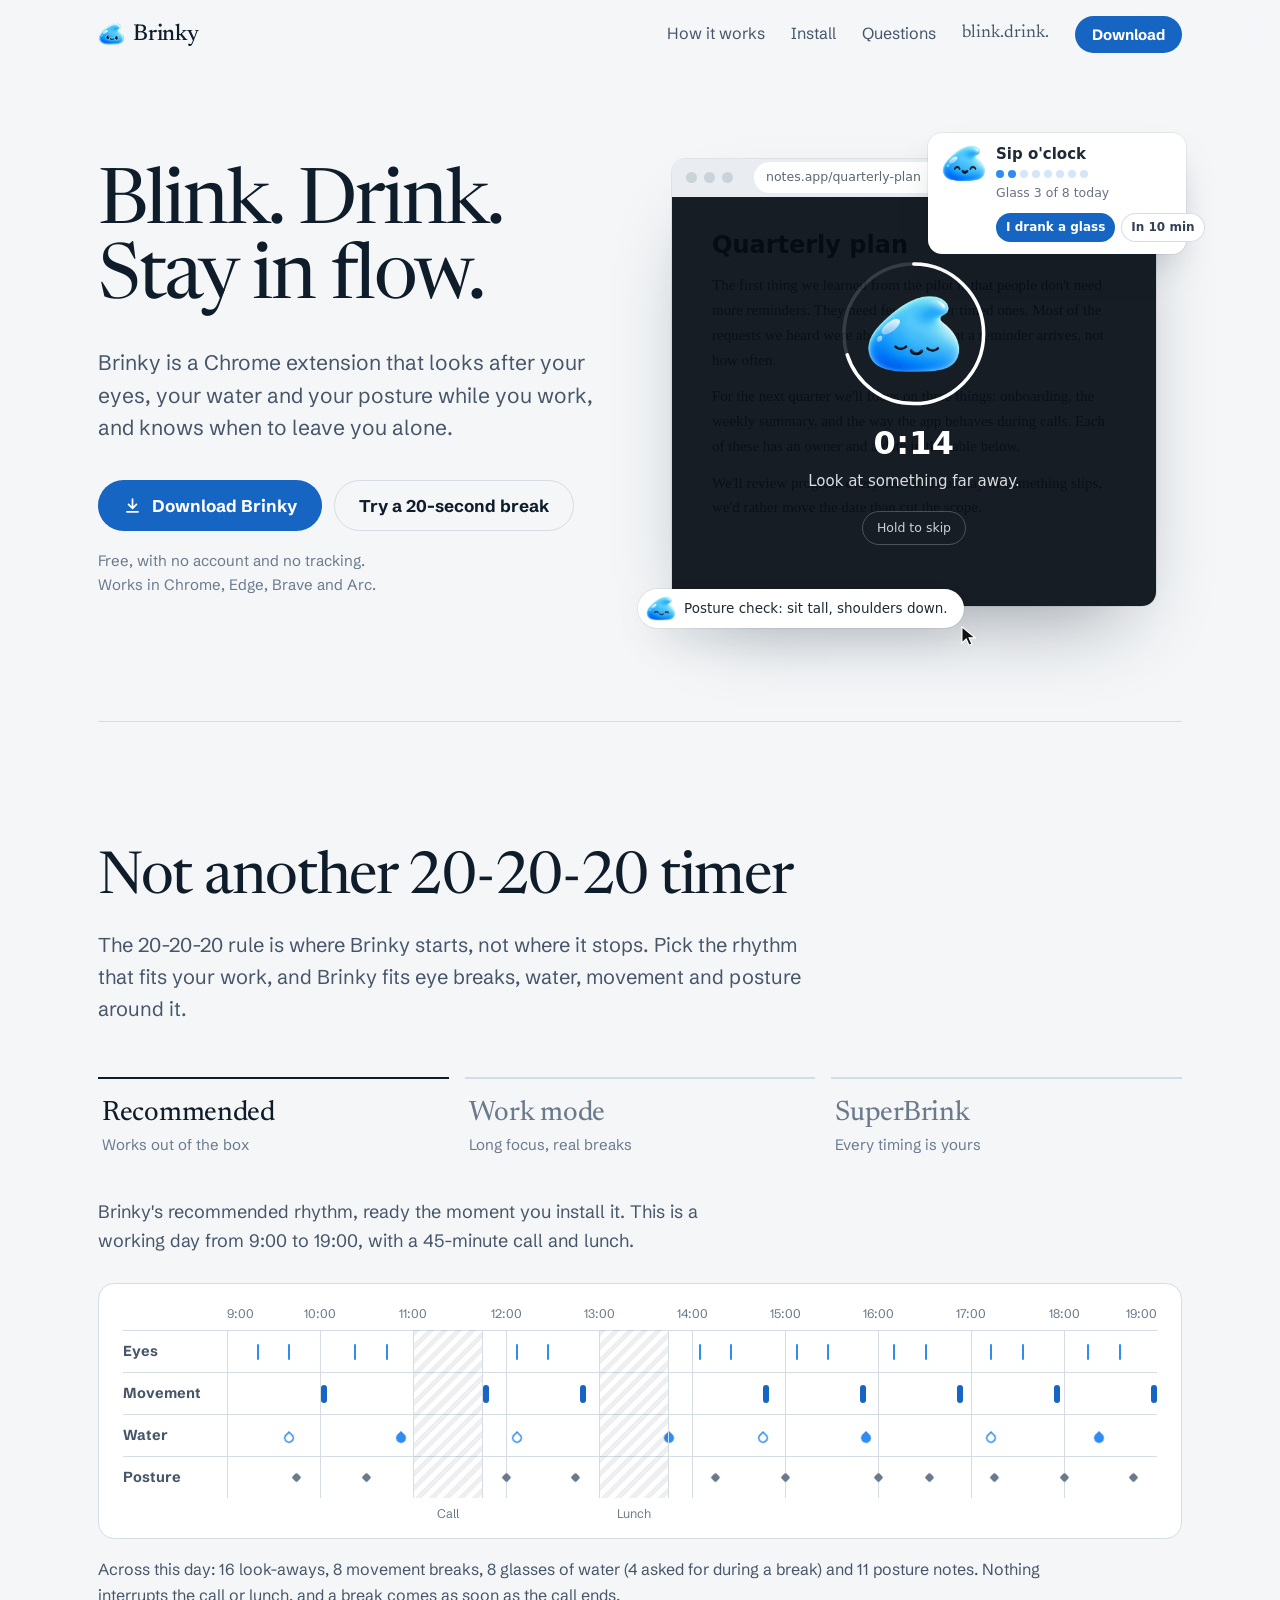
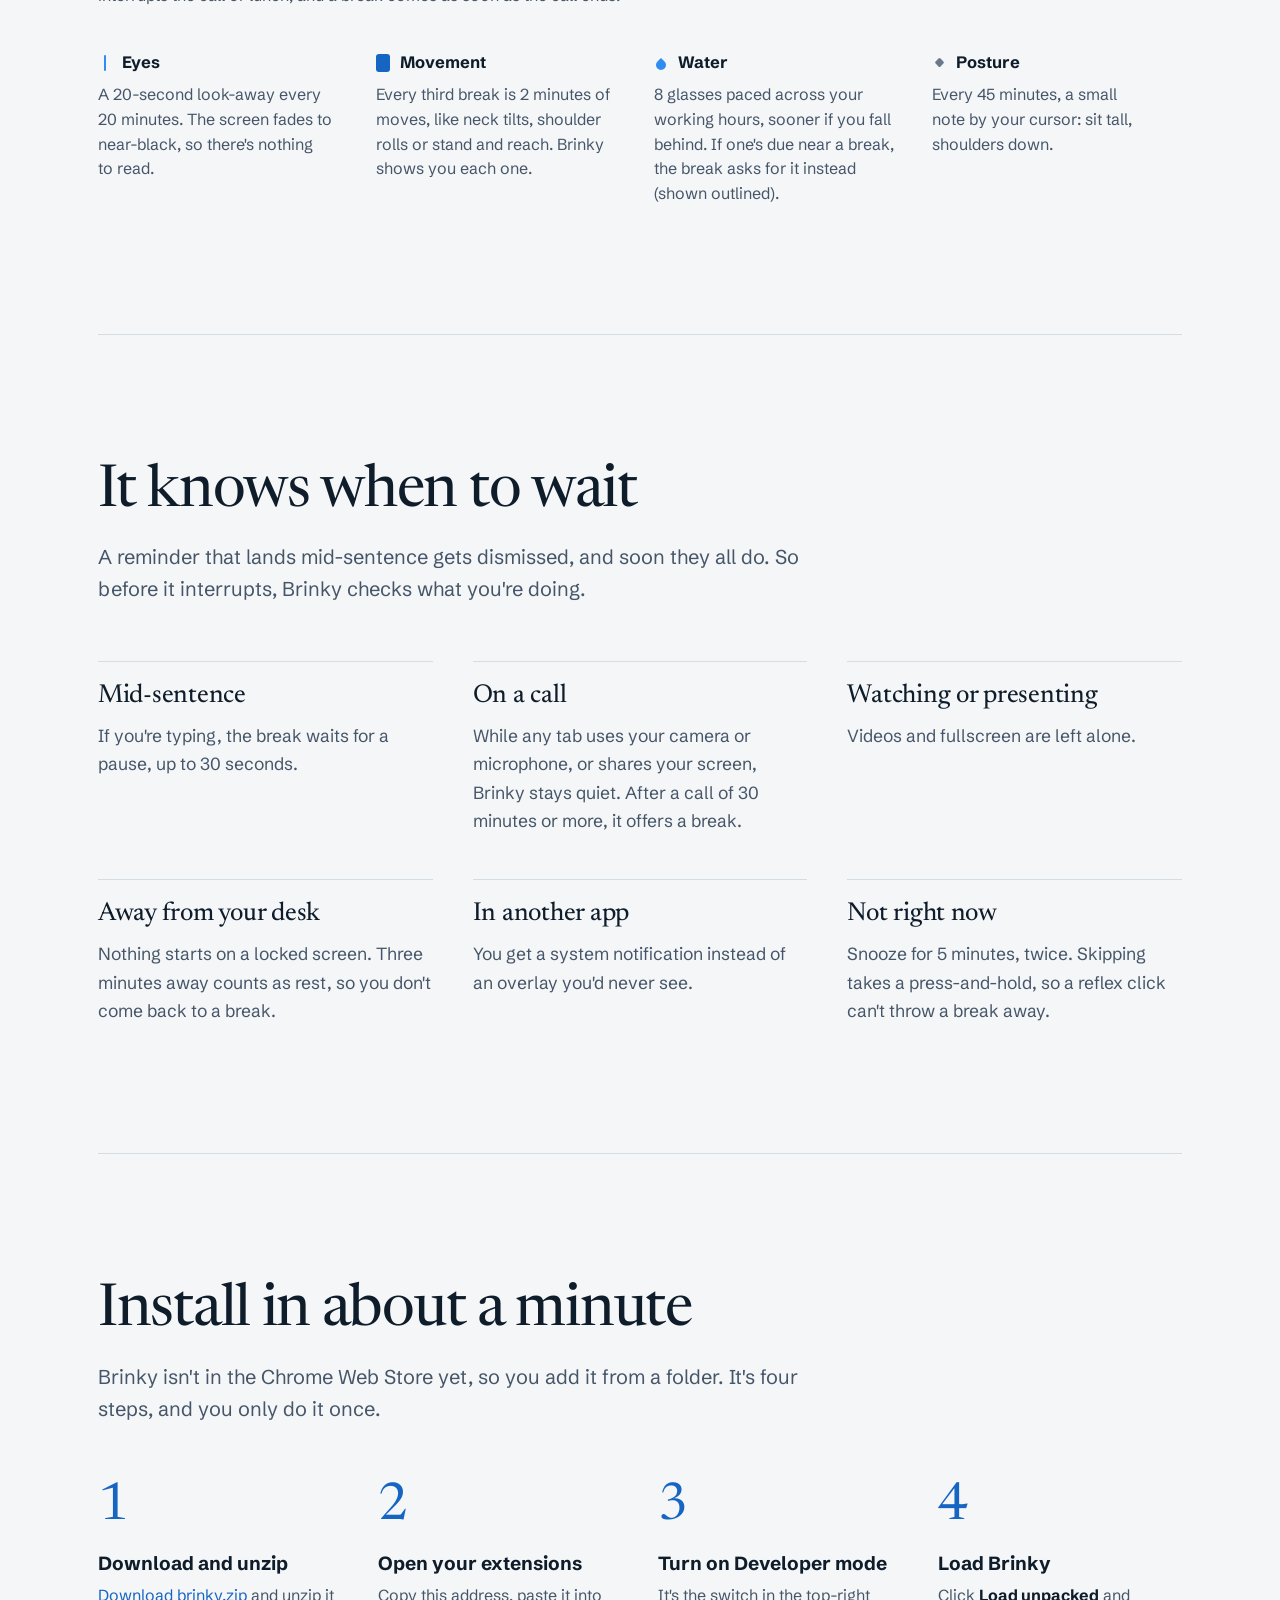
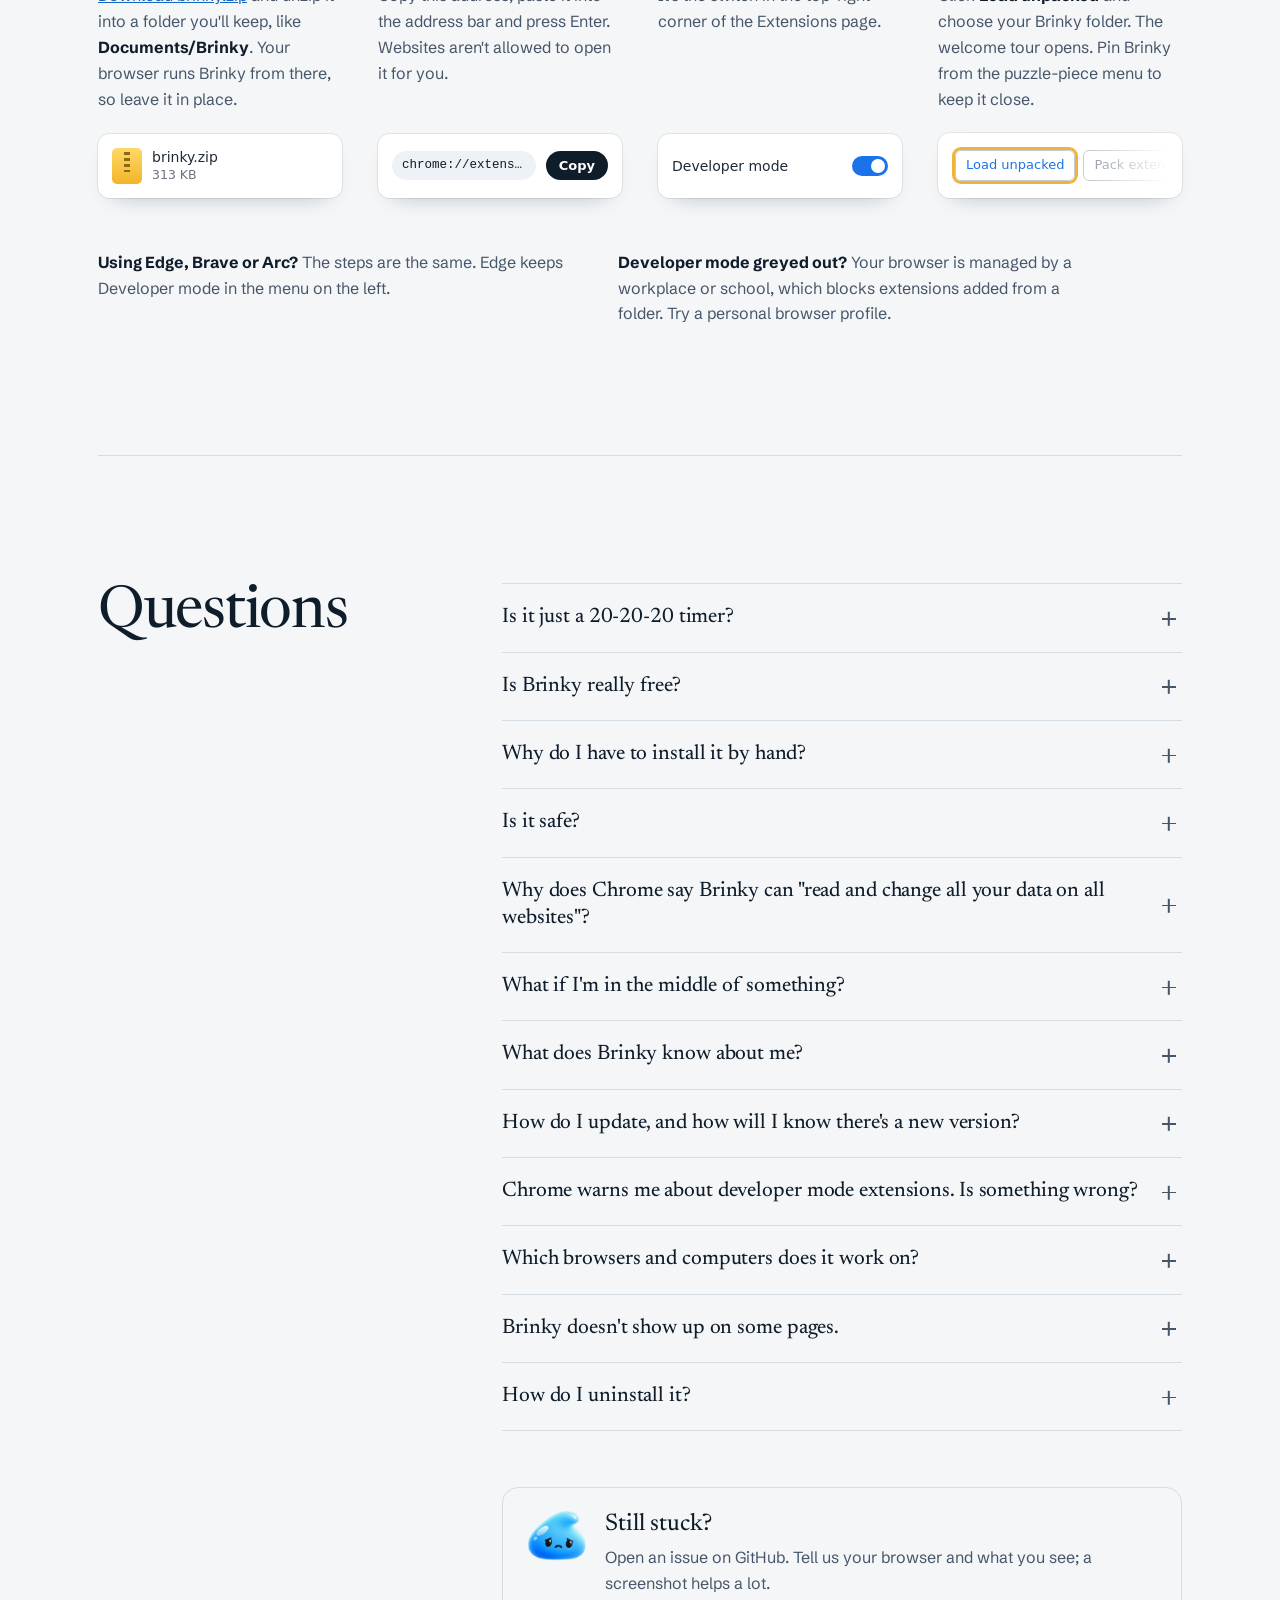
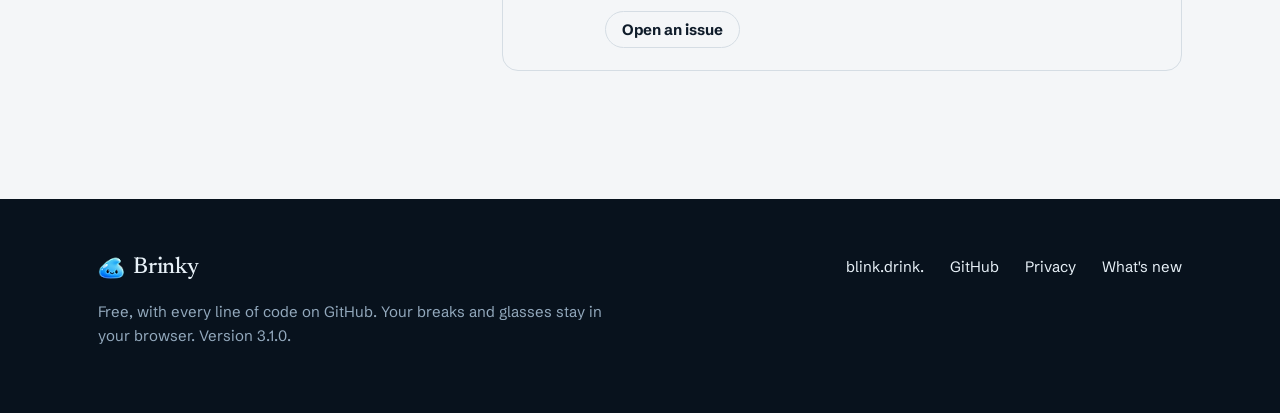
==== docs/index.html @ 7795da80 "init" ====
<!doctype html>
<html lang="en">
<head>
<meta charset="utf-8">
<meta name="viewport" content="width=device-width, initial-scale=1">
<title>Brinky: eye breaks, water and movement for Chrome</title>
<meta name="description" content="Brinky is a free Chrome extension for eye breaks, water, movement and posture. It has three modes, waits for a natural pause and stays quiet during calls.">
<meta name="theme-color" content="#F4F6F8" media="(prefers-color-scheme: light)">
<meta name="theme-color" content="#0B1620" media="(prefers-color-scheme: dark)">
<link rel="icon" href="assets/icon-32.png" sizes="32x32">
<link rel="apple-touch-icon" href="assets/icon-180.png">
<meta property="og:type" content="website">
<meta property="og:title" content="Brinky: blink, drink, stay in flow">
<meta property="og:description" content="Eye breaks, water, movement and posture for Chrome. It waits for a natural pause and stays quiet during calls. Free.">
<meta property="og:image" content="assets/og.png">
<meta name="twitter:card" content="summary_large_image">
<link rel="preload" href="assets/fonts/newsreader.woff2" as="font" type="font/woff2" crossorigin>
<link rel="stylesheet" href="assets/site.css">
<script>document.documentElement.classList.add("js")</script>
</head>
<body>
<a class="skip" href="#content">Skip to content</a>

<header class="nav">
  <div class="wrap nav-in">
    <a class="brand" href="#" data-home aria-label="Brinky home"><img src="assets/icon-32.png" alt="" width="26" height="26"><span>Brinky</span></a>
    <nav aria-label="Main">
      <a class="nav-x" href="#modes">How it works</a>
      <a class="nav-x" href="#install">Install</a>
      <a class="nav-x" href="#faq">Questions</a>
      <a class="nav-bd" href="#blink-drink">blink.drink.</a>
      <a class="btn primary sm" href="download/brinky.zip" download data-download>Download</a>
    </nav>
  </div>
</header>

<div id="content">
<!-- ═════════════ home ═════════════ -->
<main class="view" data-view="home">

  <section class="hero" aria-labelledby="hero-title">
    <div class="wrap hero-in">
      <div class="hero-copy">
        <h1 id="hero-title">Blink. Drink.<br>Stay in flow.</h1>
        <p class="lede">Brinky is a Chrome extension that looks after your eyes, your water and your posture while you work, and knows when to leave you alone.</p>
        <div class="ctas">
          <a class="btn primary" href="download/brinky.zip" download data-download data-main-cta>
            <svg viewBox="0 0 24 24" aria-hidden="true"><path d="M12 4v11M7 10.5l5 5 5-5M5 20h14"/></svg>
            <span>Download Brinky</span>
          </a>
          <button class="btn quiet" type="button" data-try>Try a 20-second break</button>
        </div>
        <p class="fine">Free, with no account and no tracking. Works in Chrome, Edge, Brave and Arc.</p>
        <p class="bnote" id="bnote" hidden></p>
      </div>

      <figure class="shot-hero" aria-label="Brinky's break screen in a browser tab, with a water card and a posture note">
        <div class="win" aria-hidden="true">
          <div class="win-bar"><i></i><i></i><i></i><span class="win-url">notes.app/quarterly-plan</span></div>
          <div class="win-page">
            <div class="doc">
              <b>Quarterly plan</b>
              <p>The first thing we learned from the pilot is that people don't need more reminders. They need fewer, better timed ones. Most of the requests we heard were about the moment a reminder arrives, not how often.</p>
              <p>For the next quarter we'll focus on three things: onboarding, the weekly summary, and the way the app behaves during calls. Each of these has an owner and a date in the table below.</p>
              <p>We'll review progress every second Thursday. If something slips, we'd rather move the date than cut the scope.</p>
            </div>
            <div class="win-break">
              <div class="ringbox">
                <svg viewBox="0 0 220 220"><circle cx="110" cy="110" r="100" class="trk"/><circle cx="110" cy="110" r="100" class="bar" style="stroke-dasharray:628.3;stroke-dashoffset:188.5"/></svg>
                <img src="assets/brinky/calm.webp" alt="" width="300" height="252">
              </div>
              <div class="wb-time">0:14</div>
              <div class="wb-msg">Look at something far away.</div>
              <div class="wb-btn">Hold to skip</div>
            </div>
          </div>
        </div>
        <div class="float sip" aria-hidden="true">
          <img src="assets/brinky/excited.webp" alt="" width="300" height="252">
          <div>
            <b>Sip o'clock</b>
            <span class="dots"><i class="f"></i><i class="f"></i><i></i><i></i><i></i><i></i><i></i><i></i></span>
            <small>Glass 3 of 8 today</small>
            <span class="sip-btns"><em>I drank a glass</em><em class="o">In 10 min</em></span>
          </div>
        </div>
        <div class="float note" aria-hidden="true">
          <img src="assets/brinky/proud.webp" alt="" width="300" height="252">
          <span>Posture check: sit tall, shoulders down.</span>
          <svg class="cursor" viewBox="0 0 16 22"><path d="M1 1v17l4.6-4.3 3 6.8 3-1.3-3-6.6H15z"/></svg>
        </div>
      </figure>
    </div>
  </section>

  <section class="sec modes" id="modes" aria-labelledby="modes-title">
    <div class="wrap">
      <div class="sec-head">
        <h2 id="modes-title">Not another <span class="nowrap">20-20-20</span> timer</h2>
        <p class="sec-lede">The 20-20-20 rule is where Brinky starts, not where it stops. Pick the rhythm that fits your work, and Brinky fits eye breaks, water, movement and posture around it.</p>
      </div>

      <div class="tabs" role="tablist" aria-label="Brinky's modes">
        <button role="tab" id="tab-rec" aria-controls="mode-panel" aria-selected="true" data-mode="rec"><b>Recommended</b><small>Works out of the box</small></button>
        <button role="tab" id="tab-work" aria-controls="mode-panel" aria-selected="false" tabindex="-1" data-mode="work"><b>Work mode</b><small>Long focus, real breaks</small></button>
        <button role="tab" id="tab-super" aria-controls="mode-panel" aria-selected="false" tabindex="-1" data-mode="super"><b>SuperBrink</b><small>Every timing is yours</small></button>
      </div>

      <div class="panel" id="mode-panel" role="tabpanel" aria-labelledby="tab-rec">
        <div class="panel-top">
          <p class="mode-desc" id="modeDesc"></p>
          <div class="mode-ctrl" id="modeCtrl"></div>
        </div>
        <div class="rb" id="ribbon" role="img" aria-label=""></div>
        <p class="rb-sum" id="rbSum" aria-live="polite"></p>
        <dl class="legend" id="legend"></dl>
      </div>
    </div>
  </section>

  <section class="sec waits" id="waits" aria-labelledby="waits-title">
    <div class="wrap">
      <div class="sec-head">
        <h2 id="waits-title">It knows when to wait</h2>
        <p class="sec-lede">A reminder that lands mid-sentence gets dismissed, and soon they all do. So before it interrupts, Brinky checks what you're doing.</p>
      </div>
      <ul class="waits-list">
        <li><b>Mid-sentence</b><span>If you're typing, the break waits for a pause, up to 30 seconds.</span></li>
        <li><b>On a call</b><span>While any tab uses your camera or microphone, or shares your screen, Brinky stays quiet. After a call of 30 minutes or more, it offers a break.</span></li>
        <li><b>Watching or presenting</b><span>Videos and fullscreen are left alone.</span></li>
        <li><b>Away from your desk</b><span>Nothing starts on a locked screen. Three minutes away counts as rest, so you don't come back to a break.</span></li>
        <li><b>In another app</b><span>You get a system notification instead of an overlay you'd never see.</span></li>
        <li><b>Not right now</b><span>Snooze for 5 minutes, twice. Skipping takes a press-and-hold, so a reflex click can't throw a break away.</span></li>
      </ul>
    </div>
  </section>

  <section class="sec install" id="install" aria-labelledby="install-title">
    <div class="wrap">
      <div class="sec-head">
        <h2 id="install-title">Install in about a minute</h2>
        <p class="sec-lede">Brinky isn't in the Chrome Web Store yet, so you add it from a folder. It's four steps, and you only do it once.</p>
        <p class="started" id="started" role="status">Your download has started. Here's what to do with it.</p>
      </div>
      <ol class="steps">
        <li>
          <h3>Download and unzip</h3>
          <p><a href="download/brinky.zip" download data-download>Download brinky.zip</a> and unzip it into a folder you'll keep, like <b>Documents/Brinky</b>. Your browser runs Brinky from there, so leave it in place.</p>
          <div class="mock" aria-hidden="true"><span class="zip"></span><span><b class="ui">brinky.zip</b><small>313 KB</small></span></div>
        </li>
        <li>
          <h3>Open your extensions</h3>
          <p>Copy this address, paste it into the address bar and press Enter. Websites aren't allowed to open it for you.</p>
          <div class="mock"><code class="url" data-ext-url>chrome://extensions</code><button class="copy" type="button" data-copy>Copy</button></div>
        </li>
        <li>
          <h3>Turn on Developer mode</h3>
          <p data-devmode>It's the switch in the top-right corner of the Extensions page.</p>
          <div class="mock" aria-hidden="true"><span class="ui">Developer mode</span><span class="toggle"></span></div>
        </li>
        <li>
          <h3>Load Brinky</h3>
          <p>Click <b>Load unpacked</b> and choose your Brinky folder. The welcome tour opens. Pin Brinky from the puzzle-piece menu to keep it close.</p>
          <div class="mock" aria-hidden="true"><span class="chiprow"><span class="chip hi">Load unpacked</span><span class="chip">Pack extension</span><span class="chip">Update</span></span></div>
        </li>
      </ol>
      <div class="notes">
        <p><b>Using Edge, Brave or Arc?</b> The steps are the same. Edge keeps Developer mode in the menu on the left.</p>
        <p><b>Developer mode greyed out?</b> Your browser is managed by a workplace or school, which blocks extensions added from a folder. Try a personal browser profile.</p>
      </div>
    </div>
  </section>

  <section class="sec faq-sec" id="faq" aria-labelledby="faq-title">
    <div class="wrap faq-in">
      <div class="sec-head"><h2 id="faq-title">Questions</h2></div>
      <div class="faq">
        <details>
          <summary>Is it just a <span class="nowrap">20-20-20</span> timer?</summary>
          <p>No. Twenty-second look-aways every twenty minutes are where it starts. Brinky also paces your water through the day, turns every third break into a few minutes of movement and nudges your posture. Work mode switches to longer focus cycles like 50/10, and SuperBrink mode lets you set every timing yourself. In every mode, it waits for calls, videos and typing.</p>
        </details>
        <details>
          <summary>Is Brinky really free?</summary>
          <p>Yes. No account, no ads, no premium tier.</p>
        </details>
        <details>
          <summary>Why do I have to install it by hand?</summary>
          <p>Brinky isn't in the Chrome Web Store yet. Chrome only allows one-click installs from the store, and it blocks extension files downloaded from other websites. Loading an extension from a folder is how Chrome lets you run one you've chosen to trust.</p>
          <p>Once Brinky is in the store, installing will be one click and updates will arrive on their own.</p>
        </details>
        <details>
          <summary>Is it safe?</summary>
          <p>Brinky's full source code is on <a href="https://github.com/" data-gh="">GitHub</a>, so you can read every line, and the download is built from it. Brinky has no server: your browsing, your breaks and your water count never leave your computer. Only download Brinky from this page or its GitHub repository.</p>
        </details>
        <details>
          <summary>Why does Chrome say Brinky can "read and change all your data on all websites"?</summary>
          <p>Brinky draws the break screen and the water reminder inside the page you're looking at, and it checks whether a tab is in a call or playing a video so it knows when to wait. That needs access to every site. It doesn't read what's on the page, and it doesn't keep or send any of it.</p>
        </details>
        <details>
          <summary>What if I'm in the middle of something?</summary>
          <p>A small countdown appears 15 seconds before each break, so you can finish your thought or snooze for five minutes. Snoozing twice in a row is fine; the third time, the break happens. Skipping takes a deliberate press-and-hold, so a stray click can't throw a break away.</p>
        </details>
        <details>
          <summary>What does Brinky know about me?</summary>
          <p>Only what it needs, and only in your browser: your settings, the name you give it if you choose to, and daily counts of breaks and glasses. You can export or reset them any time. Nothing is sent anywhere. <a href="https://github.com/" data-gh="/blob/main/extension/PRIVACY.md">Read the privacy note</a>.</p>
        </details>
        <details>
          <summary>How do I update, and how will I know there's a new version?</summary>
          <p>On <a href="https://github.com/" data-gh="">GitHub</a>, click <b>Watch</b>, then <b>Custom</b>, then <b>Releases</b>, and you'll get an email when a new version is out. To update, unzip the new <code>brinky.zip</code> into the same folder, replacing the old files, then press the reload arrow on Brinky's card in <code data-ext-url>chrome://extensions</code>. Your settings and history stay.</p>
        </details>
        <details>
          <summary>Chrome warns me about developer mode extensions. Is something wrong?</summary>
          <p>No. Chrome sometimes reminds you about extensions added from a folder. Keep Brinky switched on. If it ever gets turned off, switch it back on in <code data-ext-url>chrome://extensions</code>.</p>
        </details>
        <details>
          <summary>Which browsers and computers does it work on?</summary>
          <p>Chrome 130 or newer on Windows, Mac, Linux and ChromeOS, and Chromium browsers like Edge, Brave, Arc, Opera and Vivaldi. It doesn't work in Firefox or Safari, or on phones.</p>
        </details>
        <details>
          <summary>Brinky doesn't show up on some pages.</summary>
          <p>Chrome doesn't let any extension draw on its own pages, like the New Tab page, <code>chrome://</code> pages and the Chrome Web Store. When you're on one of those, the break opens in its own small window instead.</p>
        </details>
        <details>
          <summary>How do I uninstall it?</summary>
          <p>Open <code data-ext-url>chrome://extensions</code> and click Remove on Brinky's card. Then you can delete the Brinky folder.</p>
        </details>
      </div>
      <aside class="help" aria-labelledby="help-title">
        <img src="assets/brinky/worried.webp" alt="" width="300" height="252">
        <div>
          <h3 id="help-title">Still stuck?</h3>
          <p>Open an issue on GitHub. Tell us your browser and what you see; a screenshot helps a lot.</p>
          <a class="btn quiet sm" href="https://github.com/" data-gh="/issues/new">Open an issue</a>
        </div>
      </aside>
    </div>
  </section>
</main>

<!-- ═════════════ blink.drink. ═════════════ -->
<main class="view bd" data-view="blink-drink" hidden>
  <div class="bd-deep">
  <header class="bd-head">
    <div class="wrap">
      <h1 class="bd-name">blink.drink.</h1>
      <p class="bd-open">We are mostly water. Our screens are mostly light.</p>
    </div>
  </header>

  <section class="bd-move" aria-label="Part one">
    <div class="wrap"><img src="assets/brinky/worried.webp" alt="" width="300" height="252">
      <div>
        <p>Somewhere around four in the afternoon, the words start to blur.</p>
        <p>You blink far less than you think.</p>
        <p>Your shoulders creep up toward your ears.</p>
        <p>The glass on your desk has been full since lunch.</p>
        <p>Nothing hurts, exactly. Everything is just a little dimmer.</p>
      </div>
    </div>
  </section>

  <section class="bd-move" aria-label="Part two">
    <div class="wrap"><img src="assets/brinky/sleepy.webp" alt="" width="300" height="252">
      <div>
        <p>This isn't a willpower problem.</p>
        <p>Screens are made to hold your gaze, and they're very good at it.</p>
        <p>Every tab, every ping, every next thing asks for one more minute.</p>
        <p>Tired eyes don't complain until it's late.</p>
        <p>Thirst is easy to ignore when you're busy.</p>
      </div>
    </div>
  </section>

  <section class="bd-move" aria-label="Part three">
    <div class="wrap"><img src="assets/brinky/surprised.webp" alt="" width="300" height="252">
      <div>
        <p>Most break timers don't help for long.</p>
        <p>They count to twenty and cover your screen: mid-sentence, mid-call, mid-thought.</p>
        <p>So you learn to dismiss them.</p>
        <p>Then you stop seeing them at all.</p>
      </div>
    </div>
  </section>

  <section class="bd-move" aria-label="Part four">
    <div class="wrap"><img src="assets/brinky/wink.webp" alt="" width="300" height="252">
      <div>
        <p>So we made a small friend who notices.</p>
        <p>It waits until you finish your sentence.</p>
        <p>It stays quiet while you're on a call.</p>
        <p>It looks after your water and your shoulders, not just your eyes.</p>
        <p>It fits around your focus, then gets out of your way.</p>
      </div>
    </div>
  </section>

  <section class="bd-move" aria-label="Part five">
    <div class="wrap"><img src="assets/brinky/calm.webp" alt="" width="300" height="252">
      <div>
        <p>Twenty seconds is long enough for your eyes to find the horizon.</p>
        <p>One glass of water can change how an afternoon feels.</p>
        <p>Small things, done every day, are how we stay kind to our bodies.</p>
      </div>
    </div>
  </section>

  <section class="bd-move" aria-label="Part six">
    <div class="wrap"><img src="assets/brinky/proud.webp" alt="" width="300" height="252">
      <div>
        <p>You can't get back the hours you spend at a screen.</p>
        <p>But you can look up from it, now and then.</p>
        <p>Blink slowly. Drink something. Look at something far away.</p>
      </div>
    </div>
  </section>

  </div>

  <section class="bd-end" aria-labelledby="bd-end-title">
    <div class="wrap">
      <img src="assets/brinky/happy.webp" alt="Brinky, a small blue water drop, smiling" width="300" height="252">
      <h2 id="bd-end-title">Blink. Drink.<br>Stay in flow.</h2>
      <div class="ctas">
        <a class="btn primary" href="download/brinky.zip" download data-download>
          <svg viewBox="0 0 24 24" aria-hidden="true"><path d="M12 4v11M7 10.5l5 5 5-5M5 20h14"/></svg>
          <span>Download Brinky</span>
        </a>
        <a class="btn quiet" href="#modes">See how it works</a>
      </div>
    </div>
  </section>
</main>
</div>

<footer class="foot">
  <div class="wrap foot-in">
    <div>
      <a class="brand" href="#" data-home><img src="assets/icon-32.png" alt="" width="26" height="26"><span>Brinky</span></a>
      <p>Free, with every line of code on GitHub. Your breaks and glasses stay in your browser. Version 3.1.0.</p>
    </div>
    <nav aria-label="More">
      <a href="#blink-drink">blink.drink.</a>
      <a href="https://github.com/" data-gh="">GitHub</a>
      <a href="https://github.com/" data-gh="/blob/main/extension/PRIVACY.md">Privacy</a>
      <a href="https://github.com/" data-gh="/blob/main/extension/CHANGELOG.md">What's new</a>
    </nav>
  </div>
</footer>

<!-- the 20-second break you can try -->
<div class="brk" id="brk" role="dialog" aria-modal="true" aria-label="A 20-second break" hidden>
  <div class="brk-in">
    <div class="ringbox big">
      <svg viewBox="0 0 220 220" aria-hidden="true"><circle cx="110" cy="110" r="100" class="trk"/><circle cx="110" cy="110" r="100" class="bar"/></svg>
      <img id="brkFace" src="assets/brinky/calm.webp" alt="" width="300" height="252">
    </div>
    <div class="brk-time" id="brkTime" aria-hidden="true">0:20</div>
    <p class="brk-msg" id="brkMsg" aria-live="polite">Look at something far away.</p>
    <div class="brk-btns" id="brkBtns"></div>
  </div>
</div>

<script src="assets/site.js"></script>
</body>
</html>
---- docs/assets/site.css ----
/* Brinky. Daylight paper and ink; the water blue is kept for what you can act on. */
@font-face{font-family:"Newsreader";src:url(fonts/newsreader.woff2) format("woff2-variations"),url(fonts/newsreader.woff2) format("woff2");font-weight:380 500;font-style:normal;font-display:swap}
@font-face{font-family:"Schibsted Grotesk";src:url(fonts/schibsted.woff2) format("woff2-variations"),url(fonts/schibsted.woff2) format("woff2");font-weight:400 900;font-style:normal;font-display:swap}

:root{
  --paper:#F4F6F8; --paper-2:#E8EDF1; --card:#FFFFFF;
  --ink:#0F1C2A; --ink-2:#465668; --ink-3:#6A7A8B;
  --rule:#D5DDE4; --band:rgba(15,28,42,.07);
  --water:#1765C2; --water-2:#2F8CF0; --water-soft:#D8E8F8;
  --cta:#1765C2; --cta-ink:#FFFFFF; --cta-hover:#0F56AA;
  --night:#08121D; --on-night:#E8F1F8; --on-night-2:#93A9BD;
  --amber:#F0B43C;
  --serif:"Newsreader","Iowan Old Style","Palatino Linotype",Georgia,serif;
  --sans:"Schibsted Grotesk",system-ui,-apple-system,"Segoe UI",sans-serif;
  --ui:system-ui,-apple-system,"Segoe UI",Roboto,"Helvetica Neue",sans-serif;
  --mono:ui-monospace,SFMono-Regular,Menlo,Consolas,monospace;
  --wrap:1180px; --gutter:clamp(20px,4vw,48px);
  color-scheme:light;
}
@media (prefers-color-scheme: dark){
  :root{
    --paper:#0B1620; --paper-2:#11202E; --card:#102131;
    --ink:#E6EEF5; --ink-2:#A6B6C5; --ink-3:#7D90A3;
    --rule:#203447; --band:rgba(230,238,245,.06);
    --water:#6CB4FF; --water-2:#4FA3F7; --water-soft:#173A5C;
    --cta:#6CB4FF; --cta-ink:#06121E; --cta-hover:#8CC5FF;
    color-scheme:dark;
  }
}

*,*::before,*::after{box-sizing:border-box}
html{-webkit-text-size-adjust:100%;scroll-behavior:smooth;scroll-padding-top:84px}
body{margin:0;background:var(--paper);color:var(--ink);font:17.5px/1.62 var(--sans);-webkit-font-smoothing:antialiased;text-rendering:optimizeLegibility}
img,svg{display:block;max-width:100%;height:auto}
h1,h2,h3,p,ul,ol,dl,dd,figure{margin:0}
ul,ol{padding:0;list-style:none}
a{color:var(--water)}
a:hover{text-decoration-thickness:2px}
code{font:.9em var(--mono);background:var(--paper-2);padding:.1em .4em;border-radius:5px}
:focus-visible{outline:2px solid var(--water-2);outline-offset:3px;border-radius:6px}
[hidden]{display:none!important}
.nowrap{white-space:nowrap}
.wrap{max-width:var(--wrap);margin:0 auto;padding:0 var(--gutter)}
.skip{position:absolute;left:-999px;top:8px;z-index:50;background:var(--ink);color:var(--paper);padding:10px 14px;border-radius:8px}
.skip:focus{left:12px}
h1,h2{font-family:var(--serif);font-weight:420;letter-spacing:-.022em;text-wrap:balance}
p,li,dd,summary{text-wrap:pretty}

/* ── buttons ── */
.btn{display:inline-flex;align-items:center;justify-content:center;gap:10px;border-radius:999px;padding:15px 24px;font:700 17px/1 var(--sans);text-decoration:none;border:1px solid transparent;cursor:pointer;transition:background-color .15s,border-color .15s,color .15s}
.btn svg{width:19px;height:19px;fill:none;stroke:currentColor;stroke-width:2.2;stroke-linecap:round;stroke-linejoin:round}
.btn.primary{background:var(--cta);color:var(--cta-ink)}
.btn.primary:hover{background:var(--cta-hover)}
.btn.quiet{background:transparent;color:var(--ink);border-color:var(--rule)}
.btn.quiet:hover{border-color:var(--ink-3)}
.btn.sm{padding:10px 16px;font-size:15px}

/* ── nav ── */
.nav{position:sticky;top:0;z-index:20;background:color-mix(in srgb,var(--paper) 86%,transparent);-webkit-backdrop-filter:saturate(1.4) blur(14px);backdrop-filter:saturate(1.4) blur(14px);border-bottom:1px solid transparent;transition:border-color .2s}
.nav.scrolled{border-bottom-color:var(--rule)}
.nav-in{display:flex;align-items:center;gap:20px;height:68px}
.brand{display:inline-flex;align-items:center;gap:9px;color:var(--ink);text-decoration:none;font:500 23px/1 var(--serif);letter-spacing:-.01em}
.brand img{width:26px;height:26px}
.nav nav{margin-left:auto;display:flex;align-items:center;gap:26px;font-size:16px}
.nav nav a:not(.btn){color:var(--ink-2);text-decoration:none}
.nav nav a:not(.btn):hover{color:var(--ink)}
.nav-bd{font-family:var(--serif);font-size:18px}
body.on-bd .nav{background:color-mix(in srgb,var(--night) 84%,transparent);border-bottom-color:rgba(255,255,255,.06)}
body.on-bd .nav .brand{color:var(--on-night)}
body.on-bd .nav nav a:not(.btn){color:var(--on-night-2)}
body.on-bd .nav nav a:not(.btn):hover,body.on-bd .nav .nav-bd{color:var(--on-night)}
body.on-bd .nav .btn.primary{background:#6CB4FF;color:#06121E}
@media (max-width:820px){.nav .nav-x{display:none}.nav nav{gap:18px}}

/* ── hero ── */
.hero{padding:clamp(48px,7vw,96px) 0 clamp(72px,9vw,128px)}
.hero-in{display:grid;grid-template-columns:minmax(0,1fr) minmax(0,1fr);gap:clamp(40px,5vw,80px);align-items:center}
.hero h1{font-size:clamp(52px,6vw,88px);line-height:.98;font-weight:400;letter-spacing:-.03em}
.lede{margin-top:28px;font-size:clamp(19px,1.7vw,21px);line-height:1.55;color:var(--ink-2);max-width:30em}
.ctas{display:flex;flex-wrap:wrap;gap:12px;margin-top:36px}
.fine{margin-top:18px;font-size:15px;color:var(--ink-3);text-wrap:balance}
.bnote{margin-top:14px;font-size:15.5px;color:var(--ink);background:var(--paper-2);border-radius:10px;padding:12px 14px;max-width:32em}

/* the product, as you'd see it */
.shot-hero{position:relative;margin:0 26px 0 0}
.win{background:#fff;border-radius:14px;overflow:hidden;box-shadow:0 0 0 1px rgba(15,28,42,.08),0 40px 80px -36px rgba(15,28,42,.45);font-family:var(--ui)}
.win-bar{display:flex;align-items:center;gap:7px;height:38px;padding:0 14px;background:#E9EDF1}
.win-bar i{width:11px;height:11px;border-radius:50%;background:#CBD3DA}
.win-url{margin-left:14px;flex:1;max-width:340px;background:#fff;border-radius:999px;padding:5px 12px;font-size:12.5px;color:#5b6773;white-space:nowrap;overflow:hidden;text-overflow:ellipsis}
.win-page{position:relative;height:clamp(330px,32vw,420px);overflow:hidden}
.doc{padding:34px 40px;color:#2a3440;font:15px/1.65 Georgia,serif}
.doc b{display:block;font:600 24px/1.2 var(--ui);margin-bottom:14px;color:#111}
.doc p+p{margin-top:12px}
.win-break{position:absolute;inset:0;background:rgba(6,12,20,.93);display:flex;flex-direction:column;align-items:center;justify-content:center;color:#fff;text-align:center}
.ringbox{position:relative;width:clamp(120px,12vw,156px);aspect-ratio:1}
.ringbox svg{width:100%;height:100%;transform:rotate(-90deg)}
.ringbox circle{fill:none;stroke-width:5}
.ringbox .trk{stroke:rgba(255,255,255,.14)}
.ringbox .bar{stroke:#fff;stroke-linecap:round;transition:stroke-dashoffset .2s linear}
.ringbox img{position:absolute;left:50%;top:50%;width:62%;transform:translate(-50%,-50%)}
.wb-time{margin-top:16px;font:600 32px/1 var(--ui);font-variant-numeric:tabular-nums;letter-spacing:.01em}
.wb-msg{margin-top:10px;font-size:15px;opacity:.85}
.wb-btn{margin-top:18px;border:1px solid rgba(255,255,255,.3);border-radius:999px;padding:6px 14px;font-size:12.5px;opacity:.8}
.float{position:absolute;background:#fff;color:#1f2a37;font-family:var(--ui);border-radius:14px;box-shadow:0 0 0 1px rgba(15,28,42,.06),0 18px 40px -16px rgba(15,28,42,.35)}
.float img{flex:none}
.sip{top:-26px;right:-30px;width:258px;padding:12px 14px;display:flex;gap:10px;align-items:flex-start}
.sip img{width:44px}
.sip b{display:block;font-size:15px;line-height:1.2}
.sip .dots{display:flex;gap:4px;margin-top:7px}
.sip .dots i{width:8px;height:8px;border-radius:50%;background:#D4E6FA}
.sip .dots i.f{background:#2F8CF0}
.sip small{display:block;margin-top:5px;font-size:12.5px;color:#6b7280}
.sip-btns{display:flex;gap:6px;margin-top:10px}
.sip-btns em{font-style:normal;font-size:12px;font-weight:600;border-radius:999px;padding:5px 10px;background:#1765C2;color:#fff;white-space:nowrap}
.sip-btns em.o{background:#fff;color:#334155;box-shadow:inset 0 0 0 1px #d6dde4}
.note{left:-34px;bottom:-22px;display:flex;align-items:center;gap:8px;padding:7px 16px 7px 8px;border-radius:999px;font-size:13.5px}
.note img{width:30px}
.note .cursor{position:absolute;right:-12px;bottom:-18px;width:15px;fill:#111;stroke:#fff;stroke-width:1.2}

/* ── sections ── */
.sec{padding:clamp(80px,10vw,136px) 0}
.sec>.wrap{position:relative}
.sec>.wrap::before{content:"";position:absolute;left:var(--gutter);right:var(--gutter);top:calc(-1 * clamp(80px,10vw,136px));border-top:1px solid var(--rule)}
.sec-head{max-width:46rem}
.sec-head h2{font-size:clamp(38px,4.6vw,60px);line-height:1.04}
.sec-lede{margin-top:18px;font-size:clamp(18px,1.6vw,20px);line-height:1.6;color:var(--ink-2)}

/* ── modes ── */
.tabs{display:grid;grid-template-columns:repeat(3,minmax(0,1fr));gap:16px;margin-top:52px}
.tabs button{all:unset;cursor:pointer;display:block;padding:18px 4px 4px;border-top:2px solid var(--rule);transition:border-color .2s}
.tabs button b{display:block;font:450 clamp(22px,2.2vw,28px)/1.15 var(--serif);color:var(--ink-3);letter-spacing:-.01em;transition:color .2s}
.tabs button small{display:block;margin-top:4px;font-size:15px;color:var(--ink-3)}
.tabs button:hover{border-top-color:var(--ink-3)}
.tabs button[aria-selected="true"]{border-top-color:var(--ink)}
.tabs button[aria-selected="true"] b{color:var(--ink)}
.tabs button:focus-visible{outline:2px solid var(--water-2);outline-offset:4px;border-radius:2px}
.panel{margin-top:36px}
.panel-top{display:grid;grid-template-columns:minmax(0,1fr) auto;gap:20px 40px;align-items:end}
.mode-desc{font-size:18px;color:var(--ink-2);max-width:36em}
.mode-ctrl:empty{display:none}
.seg{display:inline-flex;border:1px solid var(--rule);border-radius:999px;padding:3px}
.seg button{all:unset;cursor:pointer;padding:8px 14px;border-radius:999px;font:700 15px/1 var(--sans);color:var(--ink-2);font-variant-numeric:tabular-nums;white-space:nowrap}
.seg button[aria-checked="true"]{background:var(--ink);color:var(--paper)}
.seg button:focus-visible{outline:2px solid var(--water-2);outline-offset:2px}
.sliders{display:grid;grid-template-columns:repeat(2,minmax(200px,1fr));gap:14px 28px;min-width:min(520px,100%)}
.sl{display:block;font-size:15px;color:var(--ink-2)}
.sl span{display:flex;justify-content:space-between;gap:12px}
.sl output{color:var(--ink);font-weight:700}
.sl input{width:100%;margin:8px 0 0;accent-color:var(--water)}
.tg{display:flex;align-items:center;gap:10px;font-size:15px;color:var(--ink-2);cursor:pointer}
.tg input{width:18px;height:18px;accent-color:var(--water);margin:0}

.rb{margin-top:28px;background:var(--card);border:1px solid var(--rule);border-radius:16px;padding:20px 24px 16px;--lab:104px}
.rb-axis{position:relative;height:20px;margin-left:var(--lab);font-size:12.5px;color:var(--ink-3)}
.rb-axis span{position:absolute;top:0;transform:translateX(-50%);white-space:nowrap}
.rb-axis span:first-child{transform:none}
.rb-axis span:last-child{transform:translateX(-100%)}
.rb-rows{position:relative;margin-top:6px}
.rb-row{display:grid;grid-template-columns:var(--lab) minmax(0,1fr);align-items:center;height:42px;border-top:1px solid var(--rule)}
.rb-row:last-child{border-bottom:1px solid var(--rule)}
.rb-row>b{font-size:14.5px;font-weight:700;color:var(--ink-2)}
.rb-lane{position:relative;height:100%;background-image:linear-gradient(to right,var(--rule) 1px,transparent 1px);background-size:10% 100%;background-position:0 0}
.rb-bands{position:absolute;top:0;bottom:0;left:var(--lab);right:0;pointer-events:none}
.rb-band{position:absolute;top:0;bottom:0;background:repeating-linear-gradient(135deg,var(--band) 0 5px,transparent 5px 10px);box-shadow:inset 1px 0 var(--rule),inset -1px 0 var(--rule)}
.rb-foot{position:relative;height:24px;margin-left:var(--lab);font-size:12.5px;color:var(--ink-3)}
.rb-foot span{position:absolute;top:6px;transform:translateX(-50%);white-space:nowrap}
.m{position:absolute;top:50%}
.m.eye{width:2px;height:16px;margin-top:-8px;margin-left:-1px;background:var(--water-2);border-radius:1px}
.m.lnote{width:8px;height:8px;margin:-4px 0 0 -4px;border-radius:50%;box-shadow:inset 0 0 0 1.6px var(--water-2)}
.m.move{height:18px;margin-top:-9px;min-width:6px;border-radius:3px;background:var(--water)}
.m.focus{height:10px;margin-top:-5px;border-radius:5px;background:var(--water-soft)}
.m.wtr{width:10px;height:10px;margin:-3px 0 0 -5px;border-radius:0 50% 50% 50%;transform:rotate(45deg);background:var(--water-2)}
.m.wtr.joined{background:transparent;box-shadow:inset 0 0 0 1.6px var(--water-2)}
.m.pos{width:7px;height:7px;margin:-3.5px 0 0 -3.5px;border-radius:1.5px;transform:rotate(45deg);background:var(--ink-3)}
.js .rb-lane .m{animation:mark .4s ease both}
@keyframes mark{from{opacity:0}}
.rb-sum{margin-top:18px;font-size:16px;color:var(--ink-2);max-width:60em}
.legend{display:grid;grid-template-columns:repeat(4,minmax(0,1fr));gap:28px;margin-top:40px}
.legend dt{display:flex;align-items:center;gap:10px;font-weight:700;font-size:16.5px}
.legend dd{margin-top:6px;font-size:16px;color:var(--ink-2);line-height:1.55}
.key{position:relative;width:14px;height:18px;flex:none}
.key .m{left:50%}
.key .m.move,.key .m.focus{left:0;width:14px}
.key .m.focus{box-shadow:inset 9px 0 0 -4px var(--water)}

/* ── when it waits ── */
.waits-list{display:grid;grid-template-columns:repeat(3,minmax(0,1fr));gap:44px 40px;margin-top:56px}
.waits-list li{border-top:1px solid var(--rule);padding-top:20px}
.waits-list b{display:block;font:450 26px/1.15 var(--serif);letter-spacing:-.01em}
.waits-list span{display:block;margin-top:10px;color:var(--ink-2)}

/* ── install ── */
.started{display:none;margin-top:22px;background:var(--water-soft);color:var(--ink);border-radius:10px;padding:12px 16px;font-weight:700}
.started.on{display:block}
.steps{counter-reset:s;display:grid;grid-template-columns:repeat(4,minmax(0,1fr));gap:36px;margin-top:56px}
.steps li{counter-increment:s;display:flex;flex-direction:column;min-width:0}
.steps li::before{content:counter(s);font:400 52px/1 var(--serif);color:var(--water);margin-bottom:18px}
.steps h3{font:700 19px/1.3 var(--sans)}
.steps p{margin-top:8px;font-size:16px;color:var(--ink-2)}
.steps p b{color:var(--ink)}
.mock{margin-top:auto;padding:14px;min-height:64px;display:flex;align-items:center;gap:10px;background:#fff;color:#1f2a37;border-radius:12px;box-shadow:0 0 0 1px rgba(15,28,42,.08),0 10px 24px -16px rgba(15,28,42,.4);font:14px/1.3 var(--ui)}
.steps p+.mock{margin-top:20px}
.steps li>.mock{margin-top:auto}
.steps li>p{margin-bottom:20px}
.mock .ui{font-weight:500}
.mock small{display:block;color:#6b7280;font-size:12.5px}
.zip{width:30px;height:36px;border-radius:5px;flex:none;background:linear-gradient(180deg,#FFD866,#F2B529);position:relative}
.zip::after{content:"";position:absolute;left:12px;top:4px;width:6px;height:20px;background:repeating-linear-gradient(180deg,#8a6a14 0 3px,transparent 3px 6px)}
.url{flex:1;min-width:0;background:#EEF1F5;color:#111827;border-radius:999px;padding:8px 10px;font:12.5px/1 var(--mono);overflow:hidden;text-overflow:ellipsis;white-space:nowrap}
.copy{border:0;border-radius:999px;padding:8px 13px;background:#0F1C2A;color:#fff;font:700 13px/1 var(--ui);cursor:pointer}
.toggle{margin-left:auto;width:36px;height:20px;border-radius:999px;background:#1a73e8;position:relative;flex:none}
.toggle::after{content:"";position:absolute;right:3px;top:3px;width:14px;height:14px;border-radius:50%;background:#fff}
.chiprow{display:flex;gap:8px;min-width:0;overflow:hidden;padding:3px;-webkit-mask-image:linear-gradient(90deg,#000 66%,transparent);mask-image:linear-gradient(90deg,#000 66%,transparent)}
.chip{border:1px solid #c7ccd3;border-radius:6px;padding:6px 10px;font-size:13px;color:#9aa1ab;white-space:nowrap}
.chip.hi{color:#1a73e8;box-shadow:0 0 0 3px var(--amber)}
.notes{display:grid;grid-template-columns:repeat(2,minmax(0,1fr));gap:24px 48px;margin-top:52px;font-size:16px;color:var(--ink-2);max-width:62rem}
.notes b{color:var(--ink)}

/* ── questions ── */
.faq-in{display:grid;grid-template-columns:minmax(0,4fr) minmax(0,8fr);gap:40px 64px;align-items:start}
.faq-in .sec-head{position:sticky;top:110px}
.faq details{border-top:1px solid var(--rule)}
.faq details:last-child{border-bottom:1px solid var(--rule)}
.faq summary{list-style:none;cursor:pointer;position:relative;padding:20px 44px 20px 0;font:450 21px/1.3 var(--serif);letter-spacing:-.005em}
.faq summary::-webkit-details-marker{display:none}
.faq summary::before,.faq summary::after{content:"";position:absolute;right:6px;top:50%;width:14px;height:1.6px;background:var(--ink-2);transition:transform .2s}
.faq summary::after{transform:rotate(90deg)}
.faq details[open] summary::after{transform:rotate(0)}
.faq details p{padding:0 0 18px;color:var(--ink-2);max-width:62ch}
.faq details p+p{margin-top:-6px}
.help{grid-column:2;display:flex;gap:18px;align-items:flex-start;padding:22px 24px;border:1px solid var(--rule);border-radius:16px;margin-top:16px}
.help img{width:60px;flex:none}
.help h3{font:450 24px/1.2 var(--serif)}
.help p{margin:6px 0 14px;color:var(--ink-2);font-size:16px}

/* ── footer ── */
.foot{background:var(--night);color:var(--on-night-2);padding:56px 0 64px;font-size:15px}
.foot-in{display:flex;flex-wrap:wrap;gap:24px 48px;justify-content:space-between;align-items:flex-start}
.foot .brand{color:var(--on-night)}
.foot p{margin-top:12px;max-width:34em}
.foot nav{display:flex;flex-wrap:wrap;gap:12px 26px}
.foot nav a{color:var(--on-night);text-decoration:none}
.foot nav a:hover{text-decoration:underline}

/* ── blink.drink. ── */
body.on-bd{background:var(--night)}
.bd-deep{background:linear-gradient(180deg,#08121D 0%,#0A1828 38%,#0D2238 70%,#123257 100%);color:var(--on-night)}
.bd-head{padding:clamp(96px,14vw,180px) 0 clamp(40px,6vw,72px)}
.bd-name{font:380 clamp(68px,12vw,176px)/.9 var(--serif);letter-spacing:-.045em;color:#fff}
.bd-open{margin-top:clamp(28px,3vw,40px);font:380 clamp(30px,3.6vw,50px)/1.14 var(--serif);letter-spacing:-.018em;max-width:16em;color:var(--on-night)}
.bd-move{padding:clamp(48px,6vw,80px) 0}
.bd-move .wrap{display:grid;grid-template-columns:72px minmax(0,1fr);gap:clamp(20px,3vw,40px);align-items:start}
.bd-move img{width:72px;margin-top:8px}
.bd-move p{font:380 clamp(23px,2.5vw,32px)/1.42 var(--serif);letter-spacing:-.008em;max-width:30em;color:#F3F8FC}
.js .bd-move p{opacity:.26;transition:opacity .9s ease}
.js .bd-move p.lit{opacity:1}
.bd-end{background:linear-gradient(180deg,#123257 0%,#3B7EC0 20%,#A9D0F1 46%,var(--paper) 78%);text-align:center;padding:clamp(64px,8vw,104px) 0 clamp(96px,12vw,152px);color:var(--ink)}
@media (prefers-color-scheme: dark){.bd-end{background:linear-gradient(180deg,#123257 0%,#1B4B7E 45%,var(--paper) 100%)}}
.bd-end img{width:clamp(120px,14vw,168px);margin:0 auto 32px;filter:drop-shadow(0 18px 24px rgba(8,18,29,.28))}
.bd-end h2{font-size:clamp(54px,8vw,116px);line-height:.96;font-weight:400;letter-spacing:-.035em}
.bd-end .ctas{justify-content:center;margin-top:44px}
.bd-end .btn.quiet{border-color:color-mix(in srgb,var(--ink) 30%,transparent)}

/* ── try a break ── */
.brk{position:fixed;inset:0;z-index:100;display:grid;place-items:center;background:rgba(5,10,16,.94);color:#fff;transition:background-color 1.4s ease;font-family:var(--ui)}
.brk.away{background:#020407}
.brk-in{display:flex;flex-direction:column;align-items:center;text-align:center;padding:24px}
.ringbox.big{width:min(220px,52vw)}
.ringbox.big img{transition:transform 4s ease-in-out}
.brk.away .ringbox{opacity:.55;transition:opacity 1.4s}
.brk-time{margin-top:20px;font:600 44px/1 var(--ui);font-variant-numeric:tabular-nums}
.brk-msg{margin-top:14px;font-size:19px;max-width:28em;opacity:.9}
.brk-btns{display:flex;gap:10px;margin-top:28px;flex-wrap:wrap;justify-content:center}
.brk-stop{background:transparent;color:#fff;border:1px solid rgba(255,255,255,.35);border-radius:999px;padding:11px 20px;font:600 15px/1 var(--ui);cursor:pointer}
.brk-go{background:#6CB4FF;color:#06121E;border-radius:999px;padding:12px 20px;font:700 15px/1 var(--ui);text-decoration:none}

/* ── smaller screens ── */
@media (max-width:1020px){
  .hero-in{grid-template-columns:1fr}
  .shot-hero{max-width:640px;margin:8px 0 0}
  .legend{grid-template-columns:repeat(2,minmax(0,1fr))}
  .waits-list{grid-template-columns:repeat(2,minmax(0,1fr))}
  .steps{grid-template-columns:repeat(2,minmax(0,1fr));gap:48px 36px}
  .faq-in{grid-template-columns:1fr}
  .faq-in .sec-head{position:static}
  .help{grid-column:auto}
  .panel-top{grid-template-columns:1fr}
}
@media (max-width:640px){
  body{font-size:17px}
  .ctas .btn{flex:1 1 100%}
  .float{display:none}
  .win-page{height:300px}
  .tabs{gap:10px}
  .tabs button small{display:none}
  .tabs button b{font-size:17px}
  .tabs button{padding-top:14px}
  .rb{padding:16px 14px 12px;--lab:70px}
  .rb-row>b{font-size:13px}
  .rb-axis .odd{display:none}
  .legend,.waits-list,.steps,.notes{grid-template-columns:minmax(0,1fr)}
  .sliders{grid-template-columns:1fr;min-width:0}
  .bd-move .wrap{grid-template-columns:1fr;gap:14px}
  .bd-move img{width:56px}
  .help{flex-direction:column}
}
@media (prefers-reduced-motion: reduce){
  html{scroll-behavior:auto}
  .js .bd-move p,.ringbox.big img,.brk,.js .rb-lane .m{transition:none;animation:none}
}
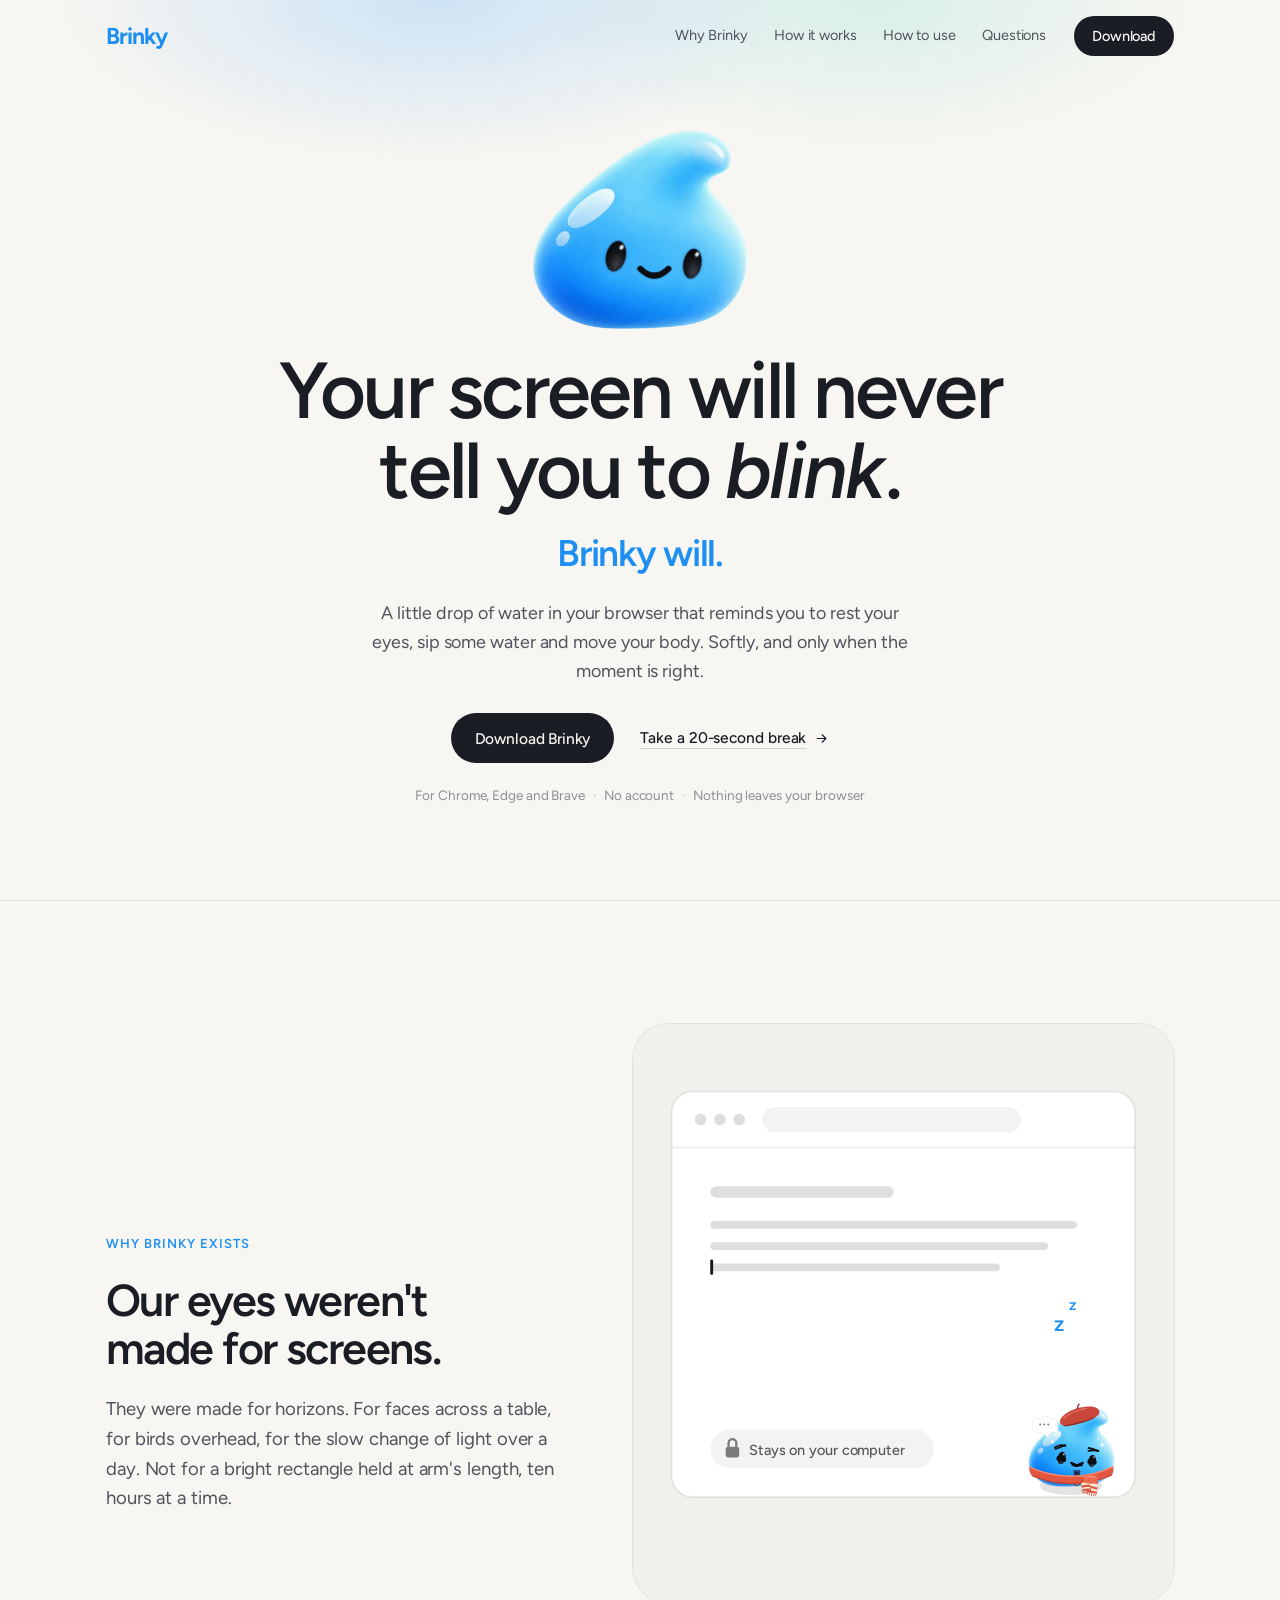
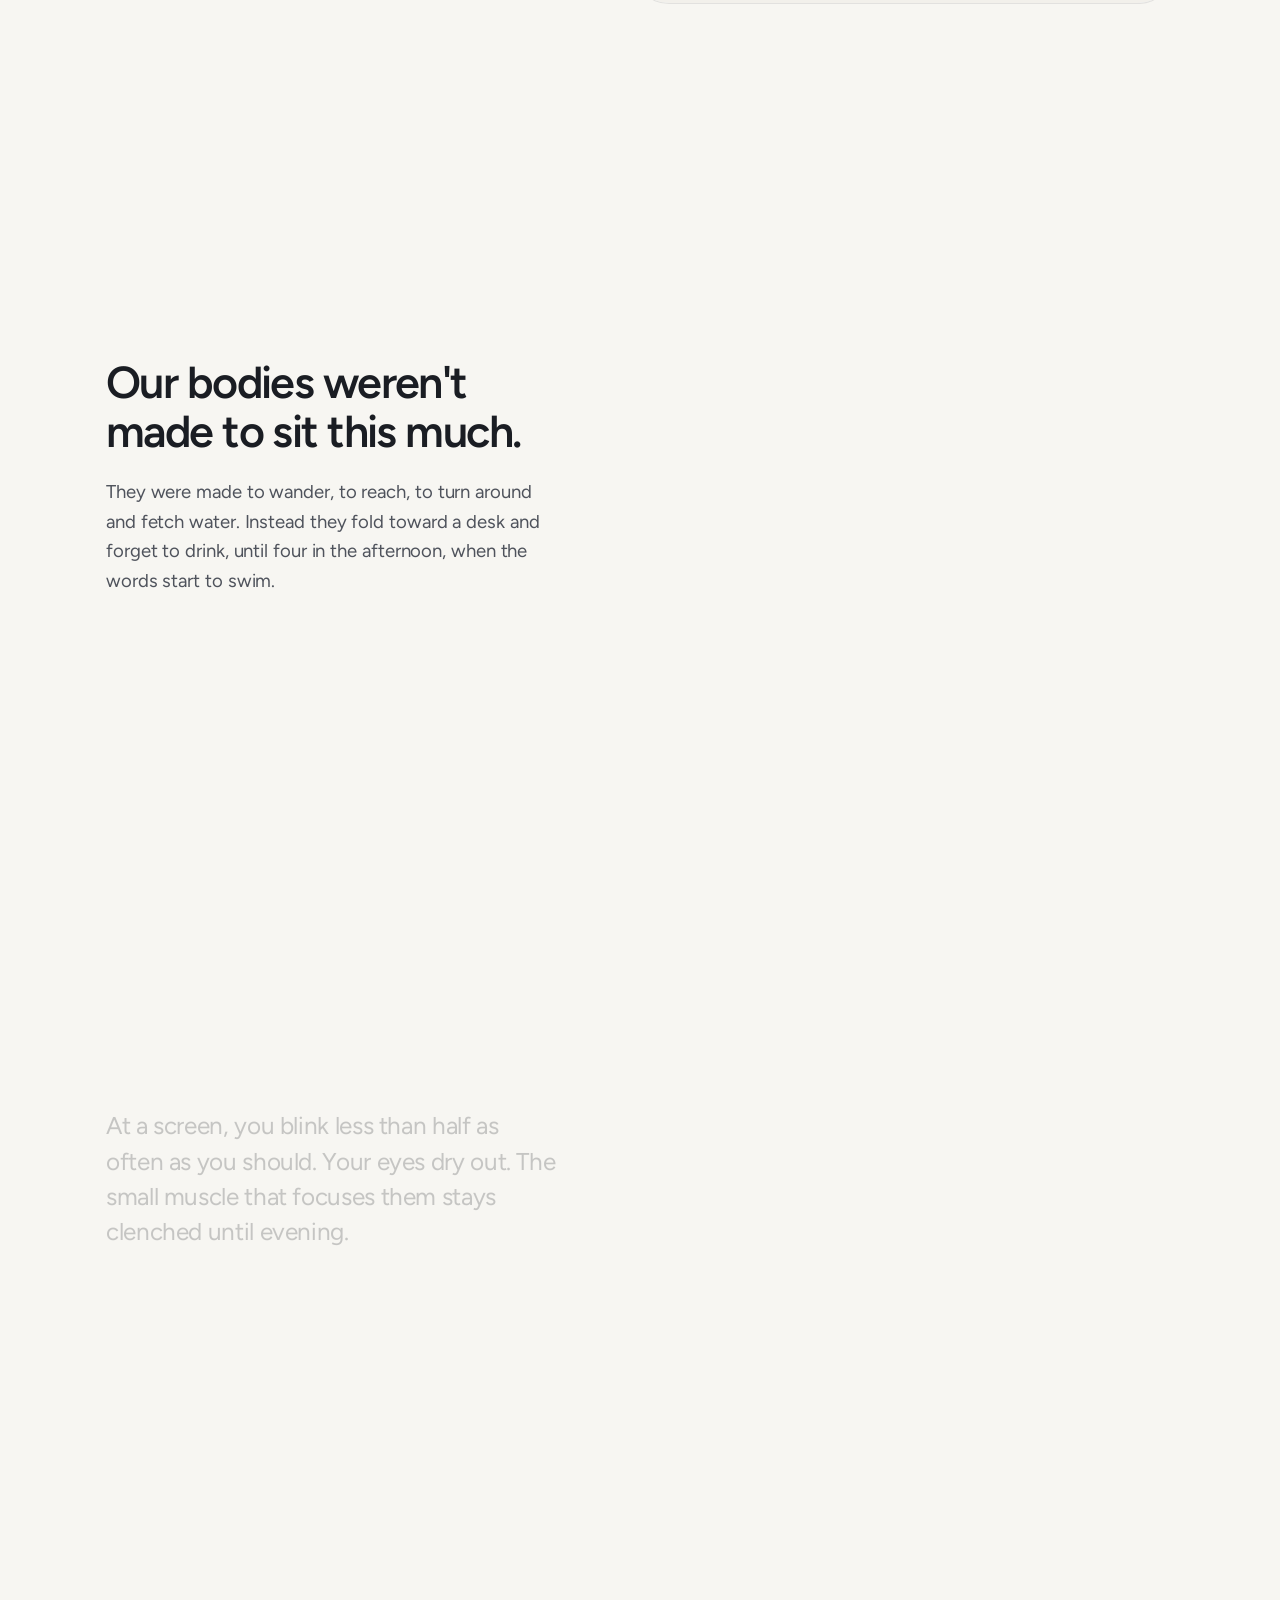
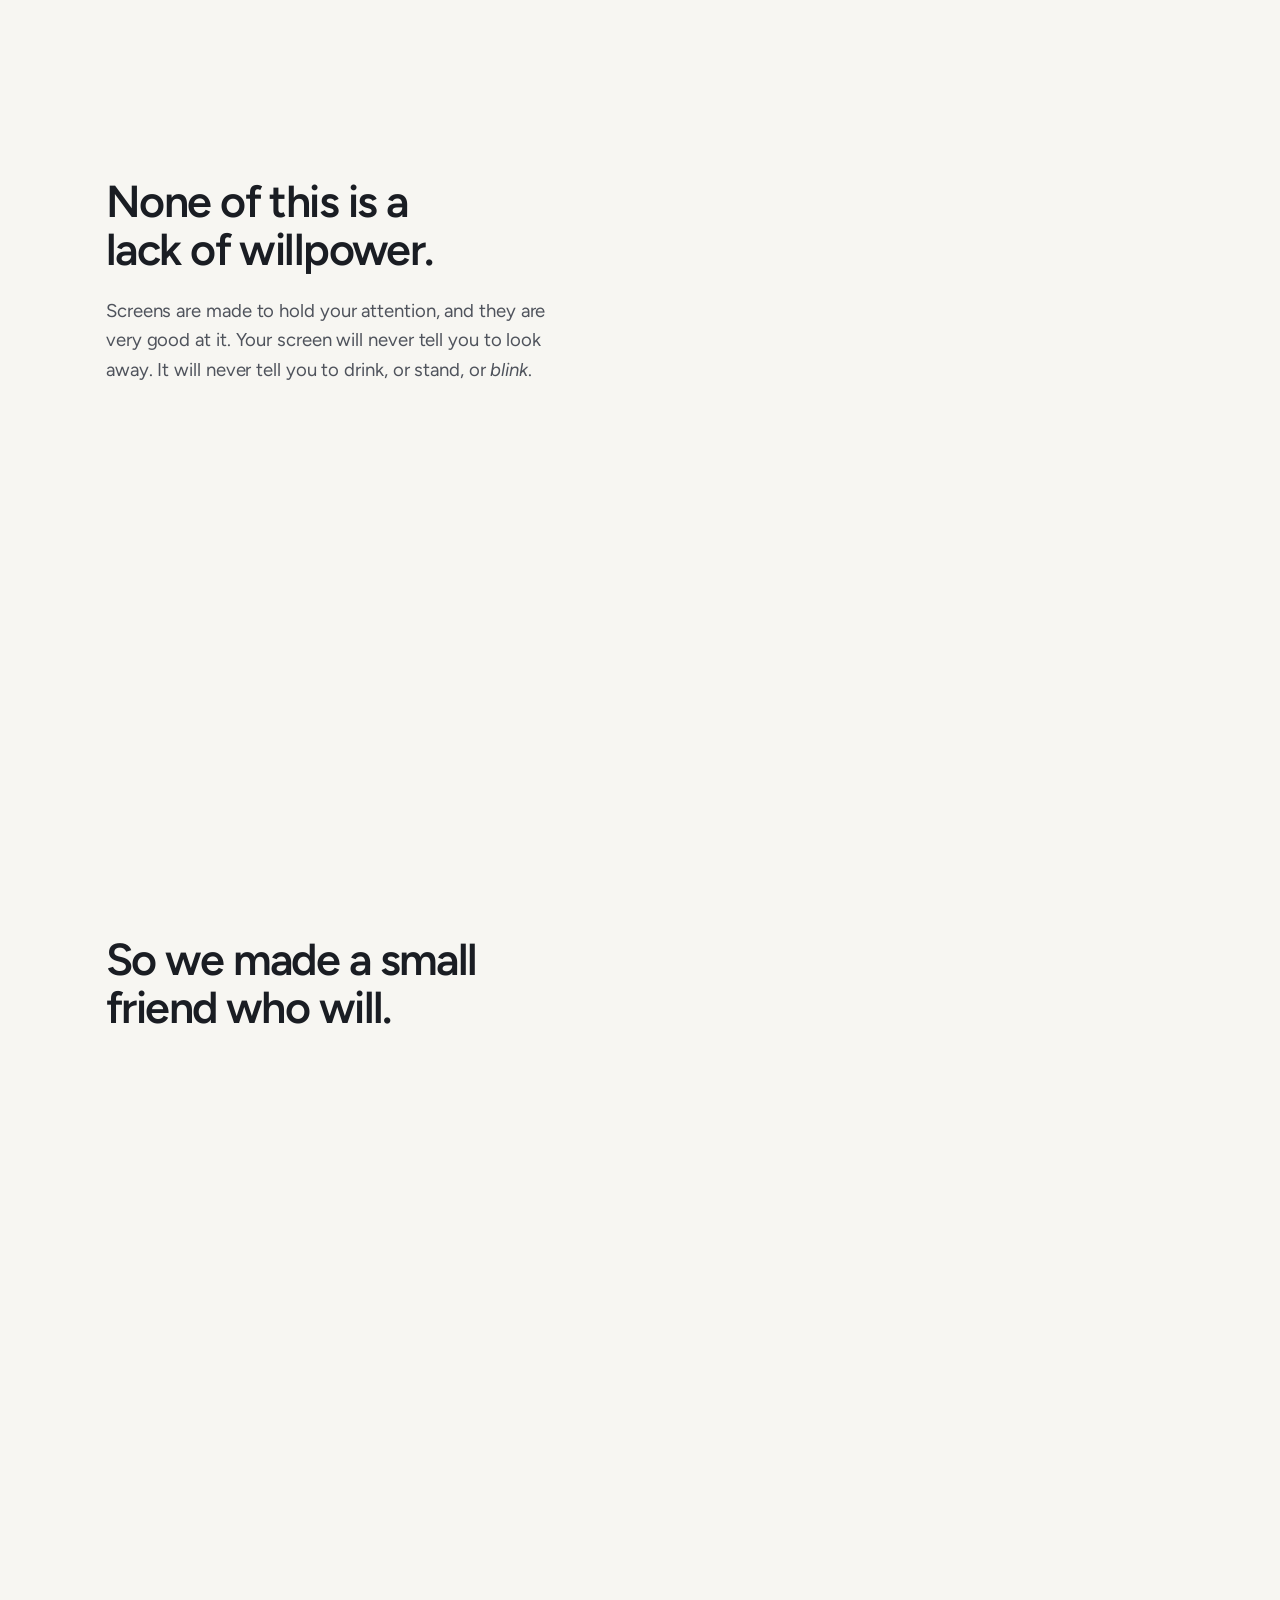
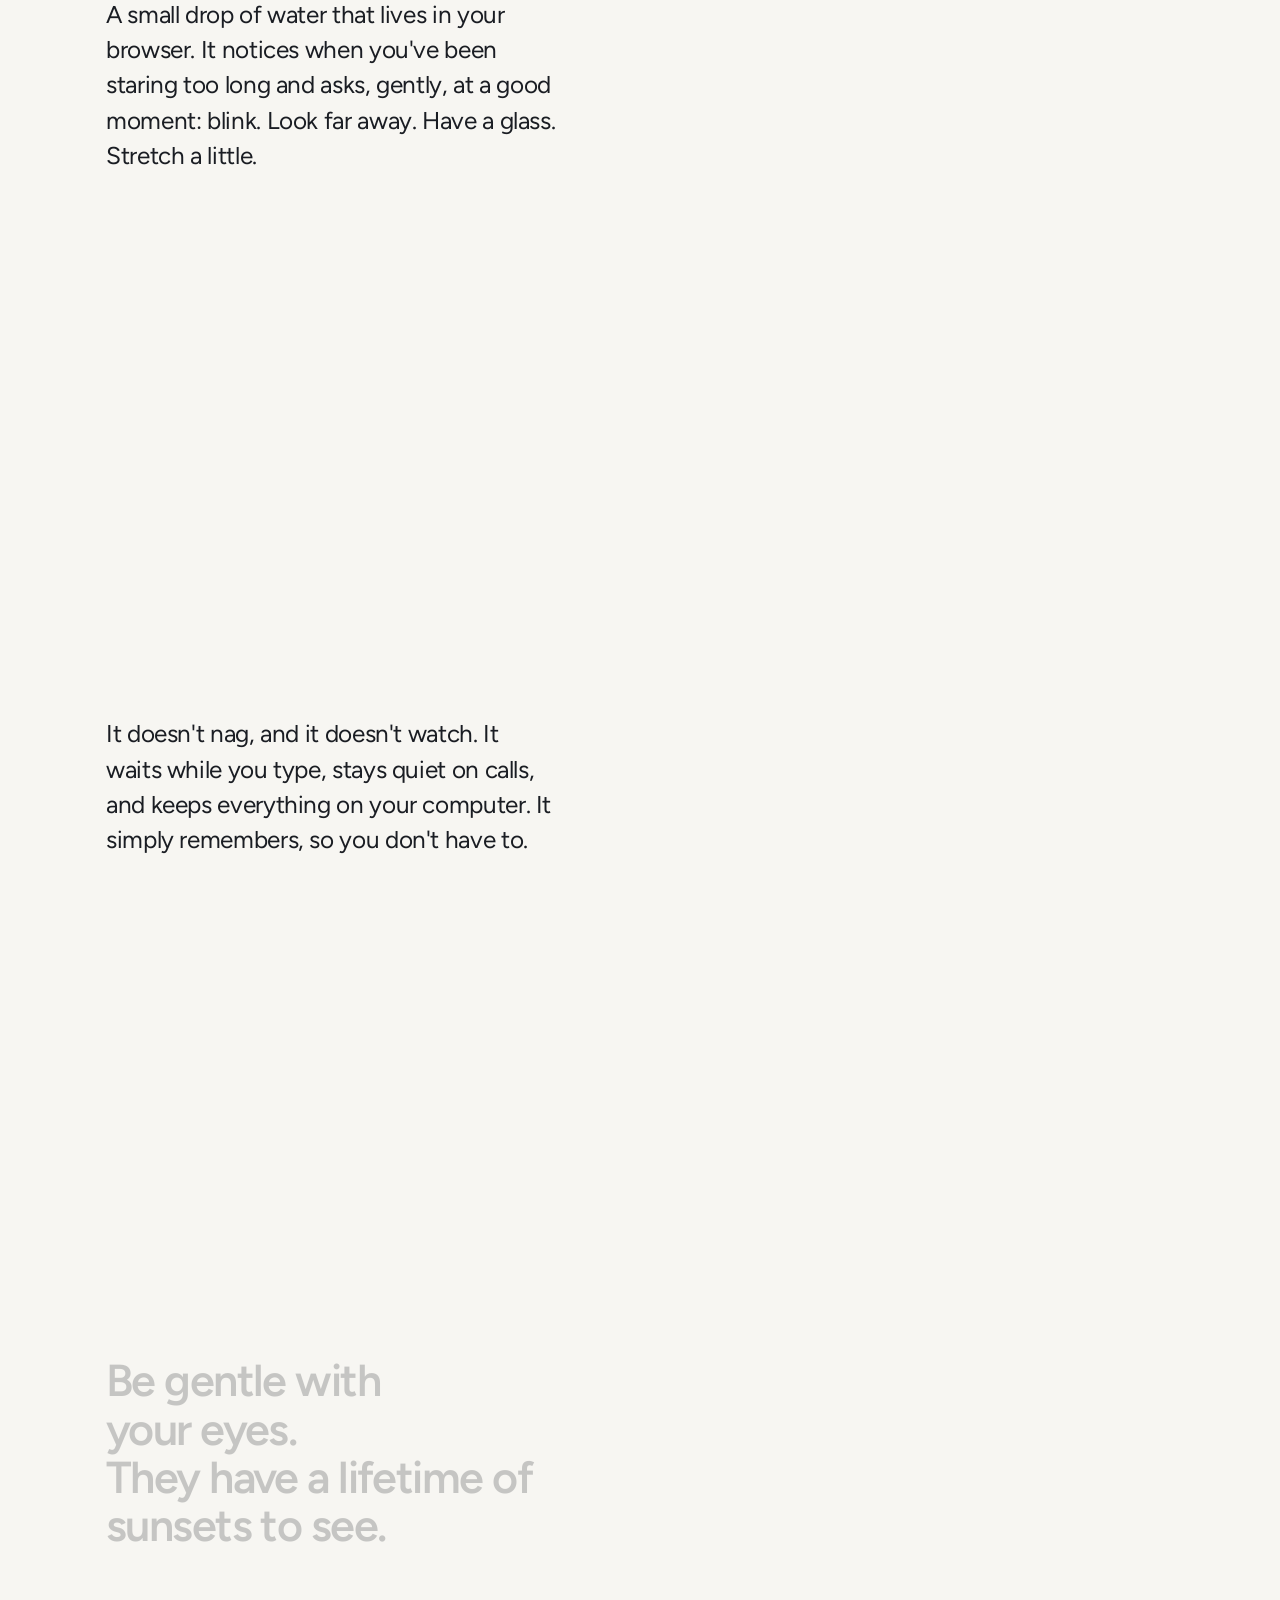
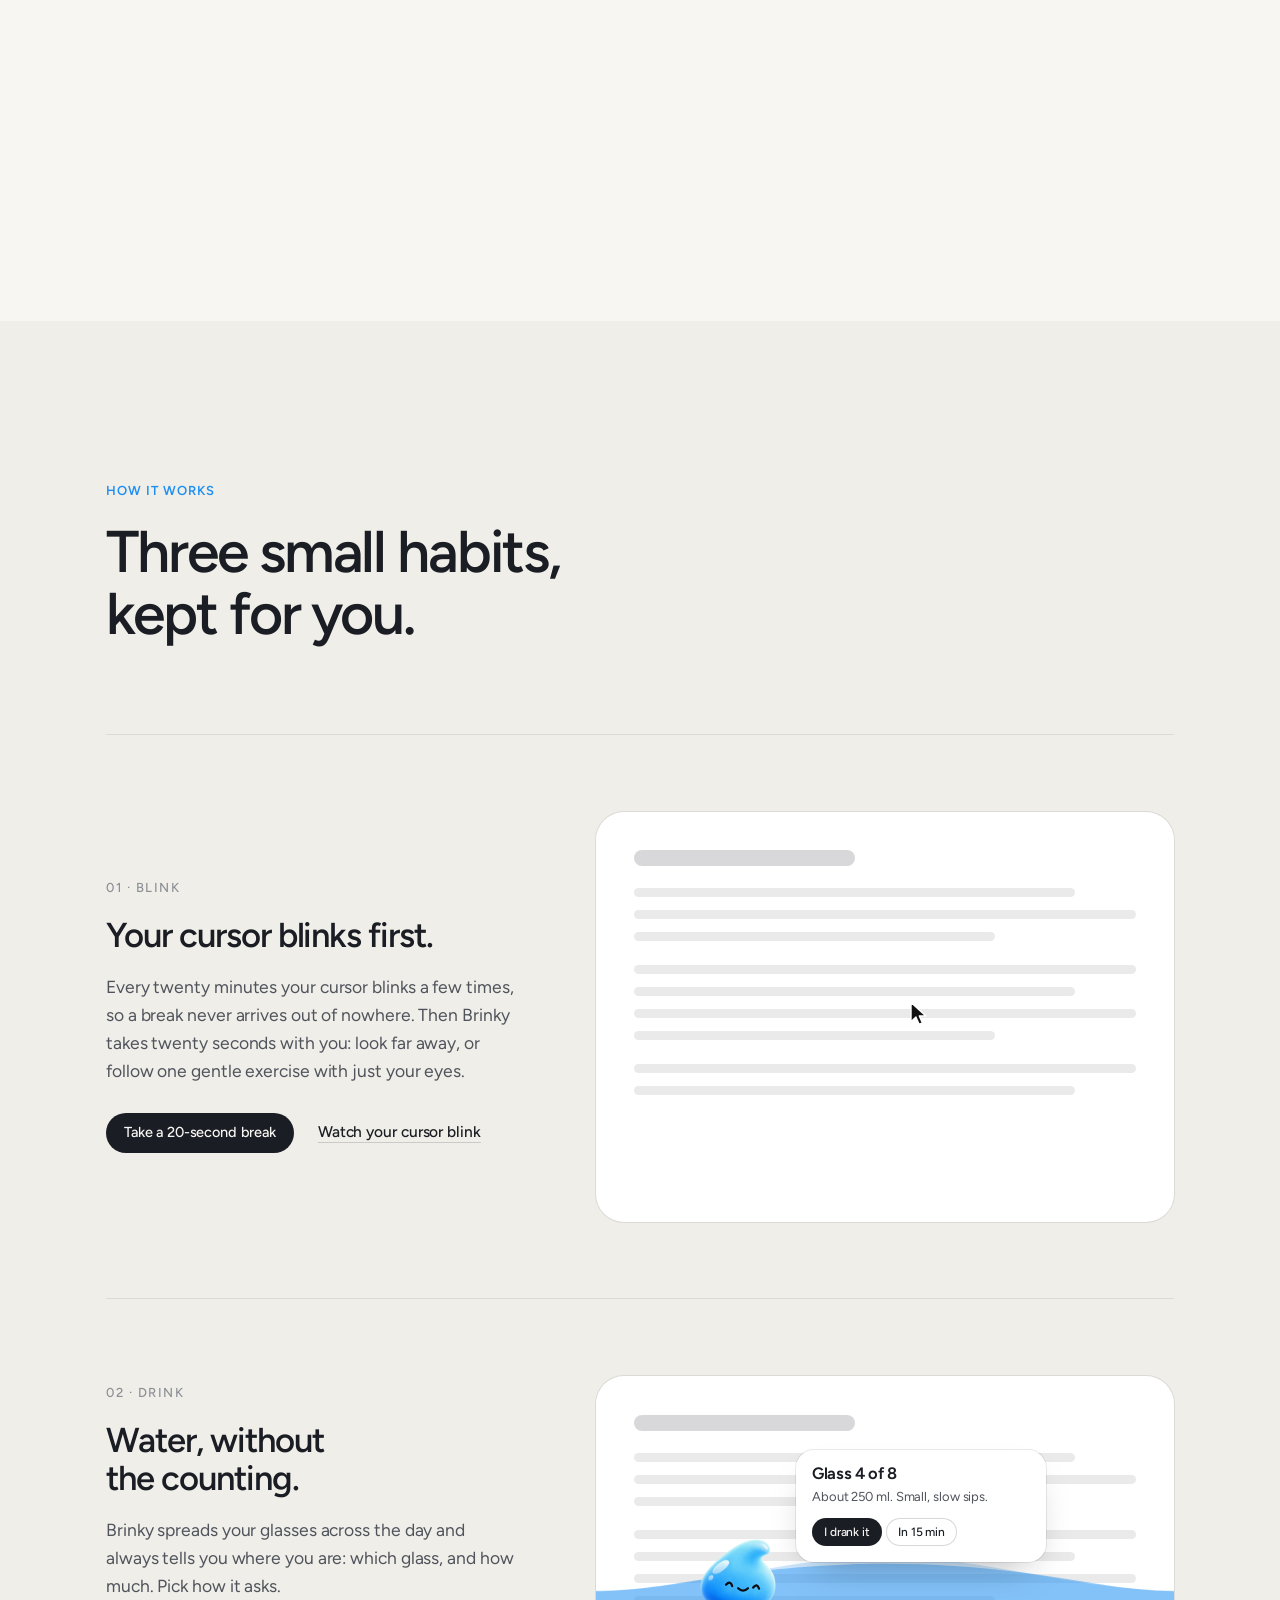
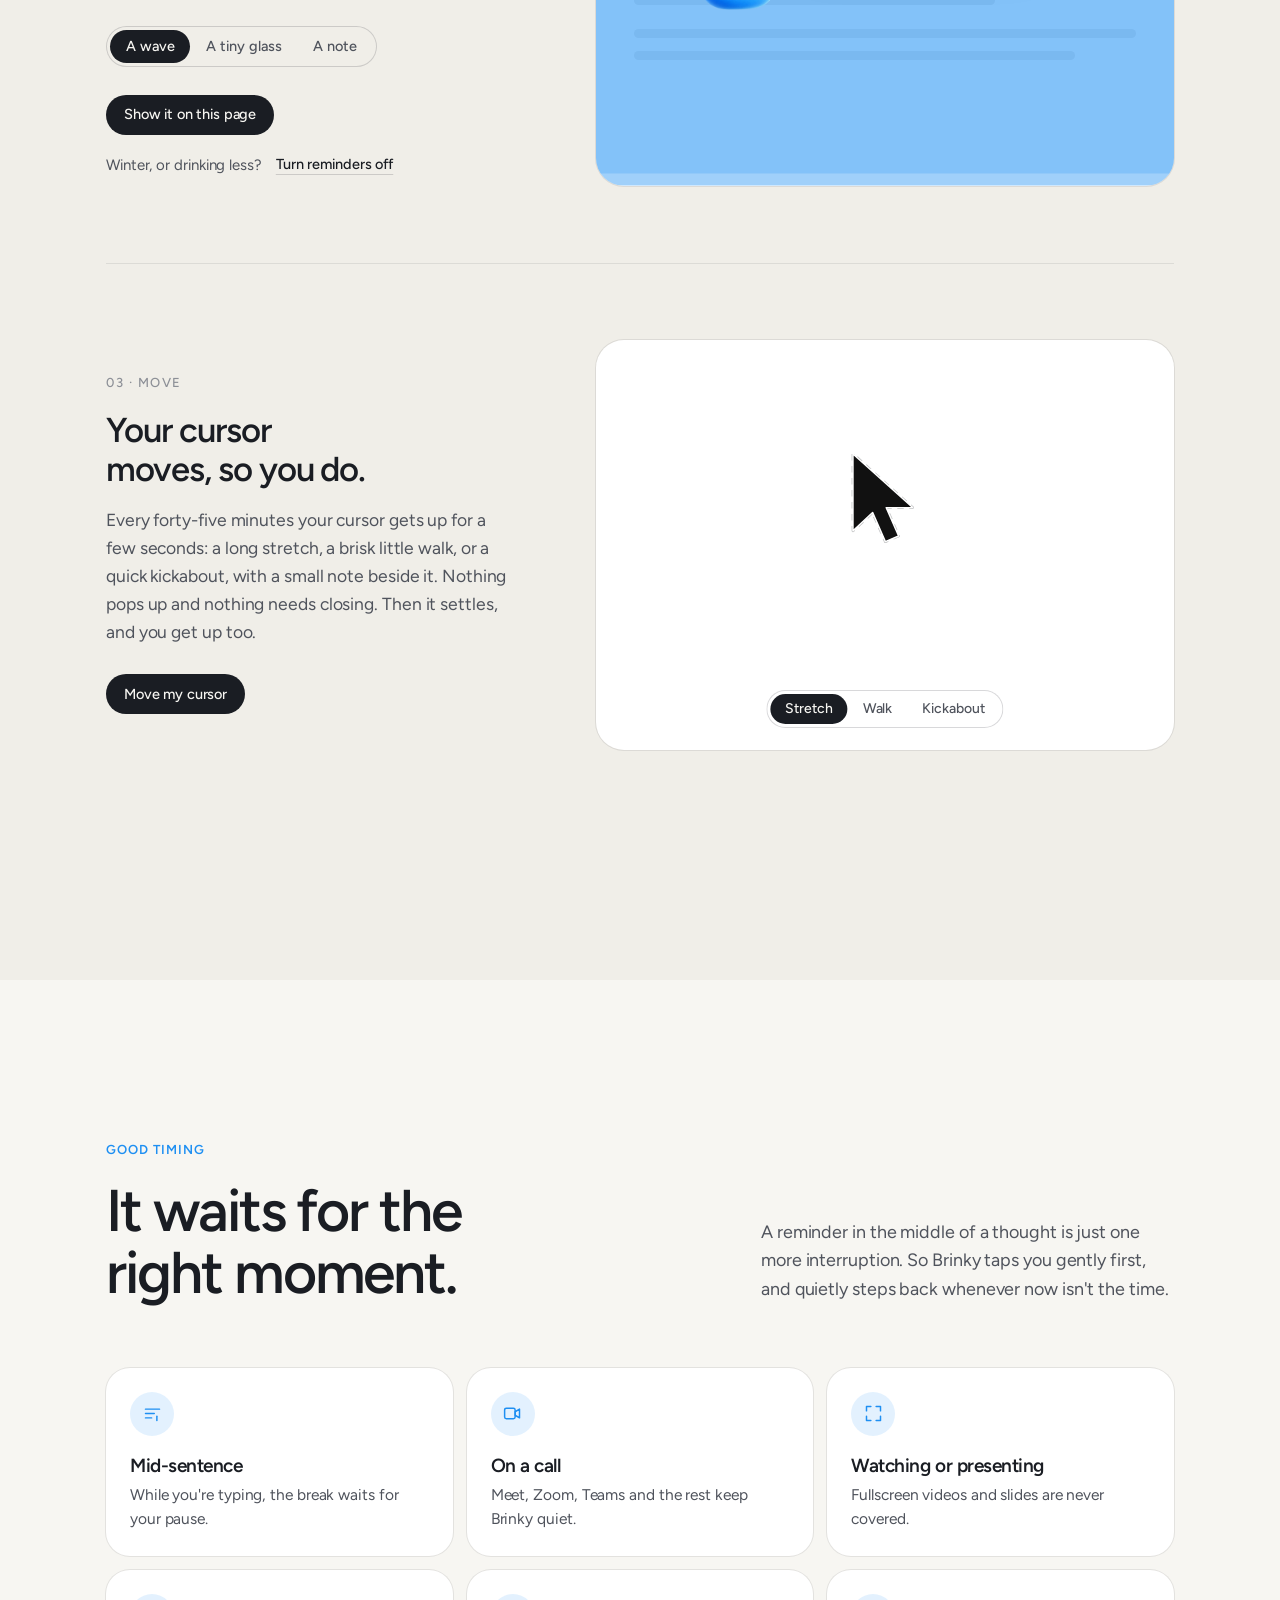
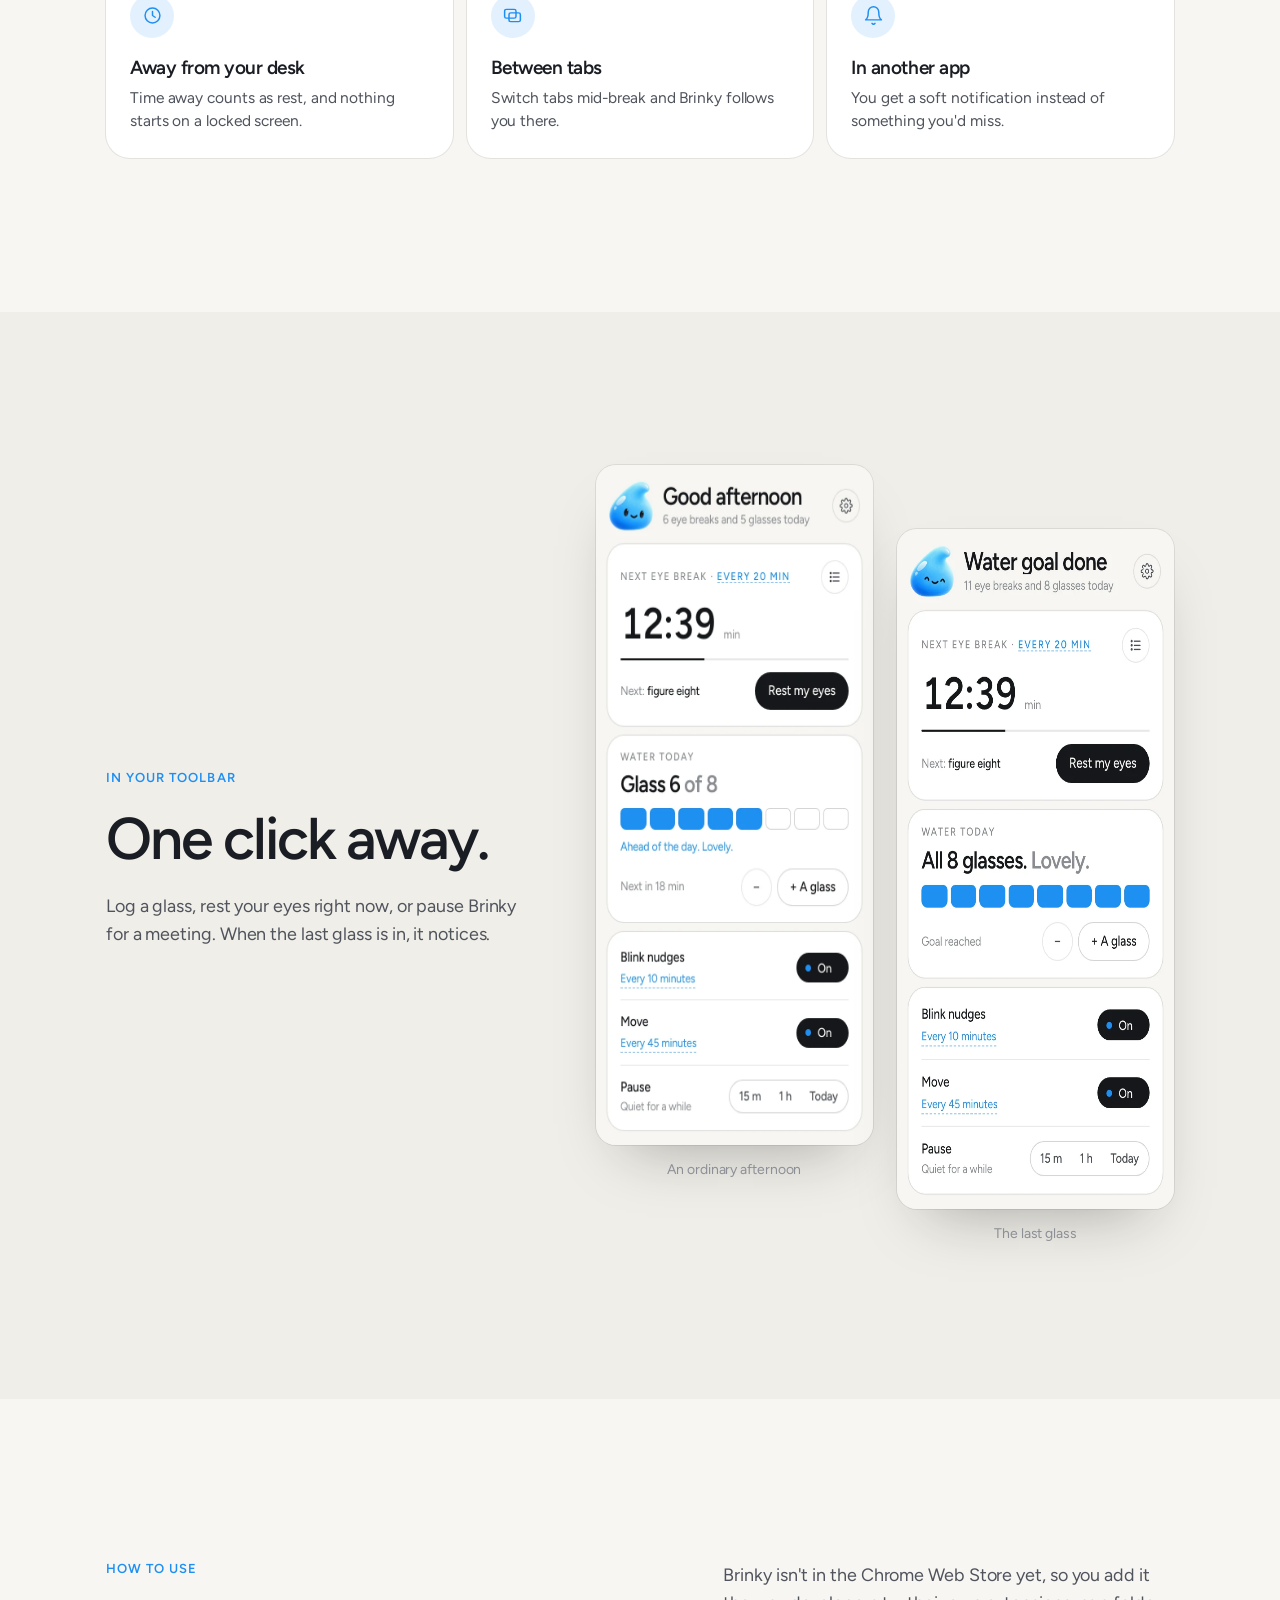
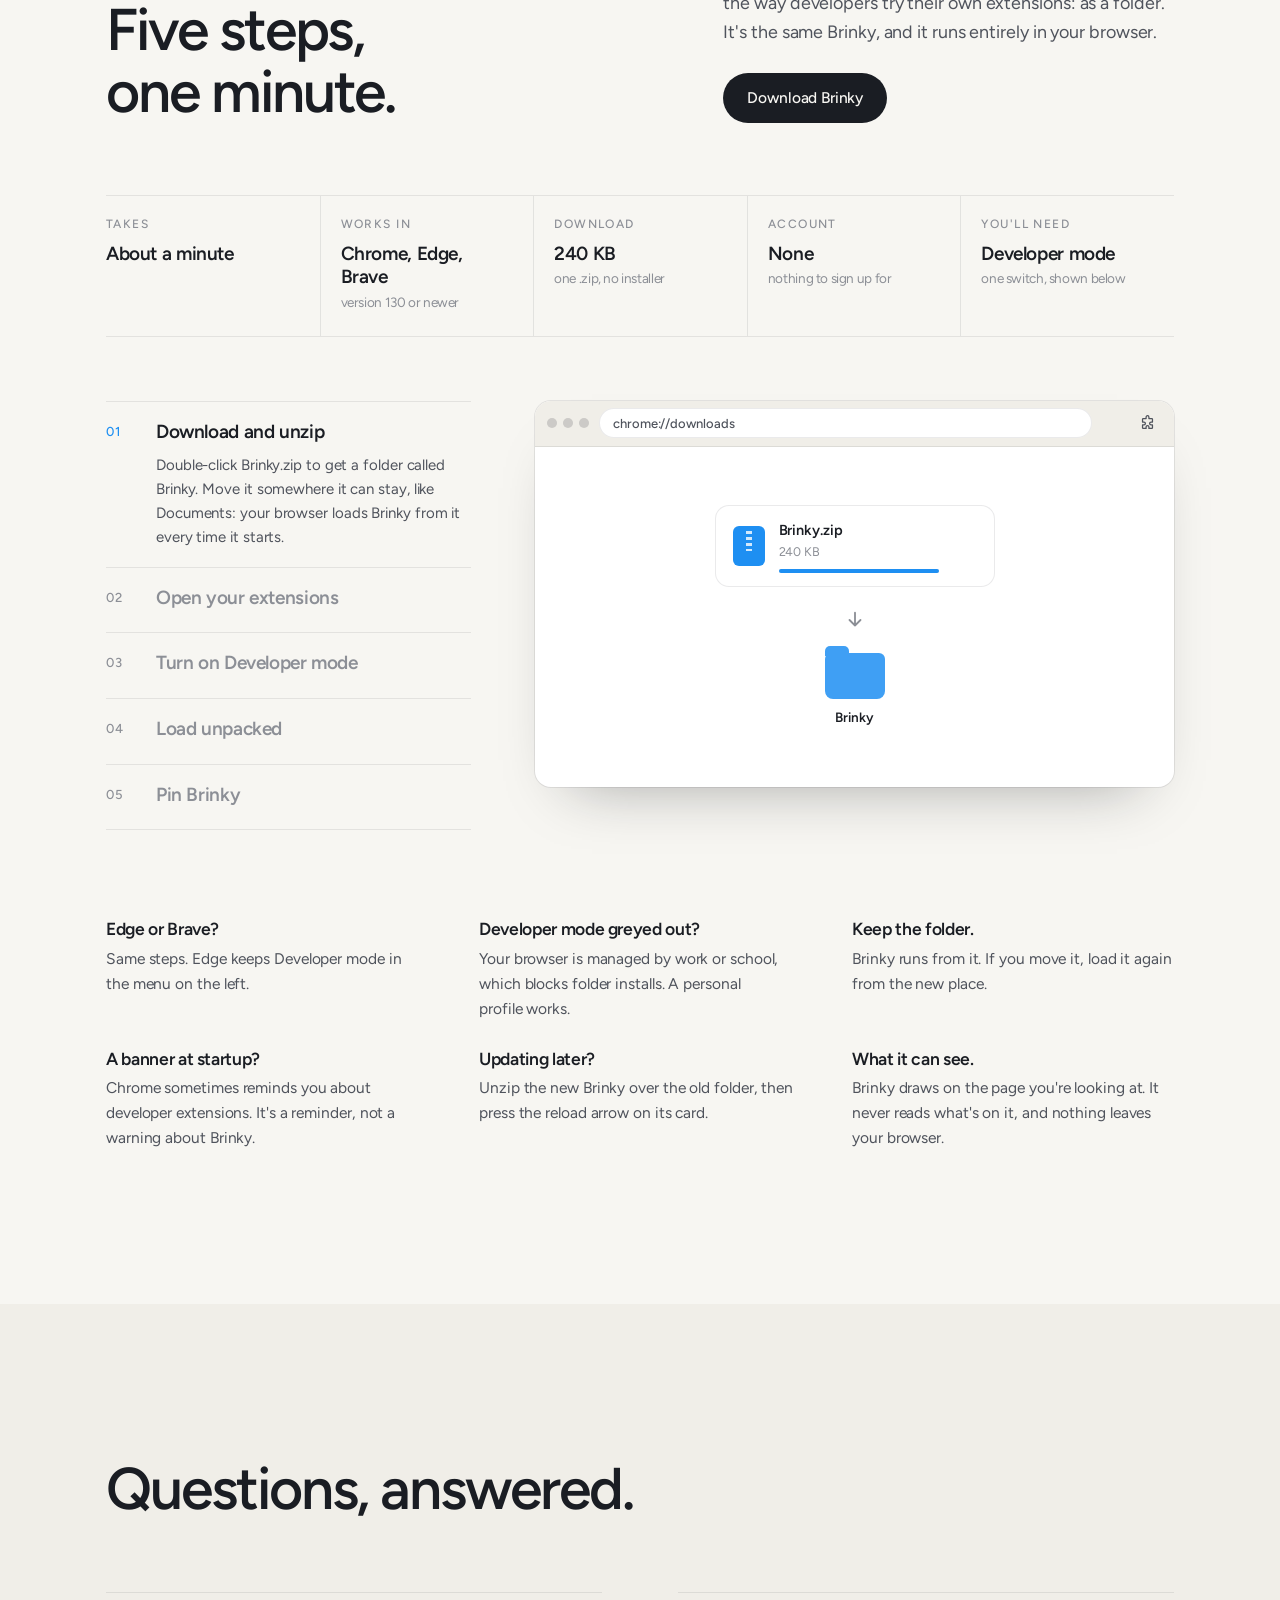
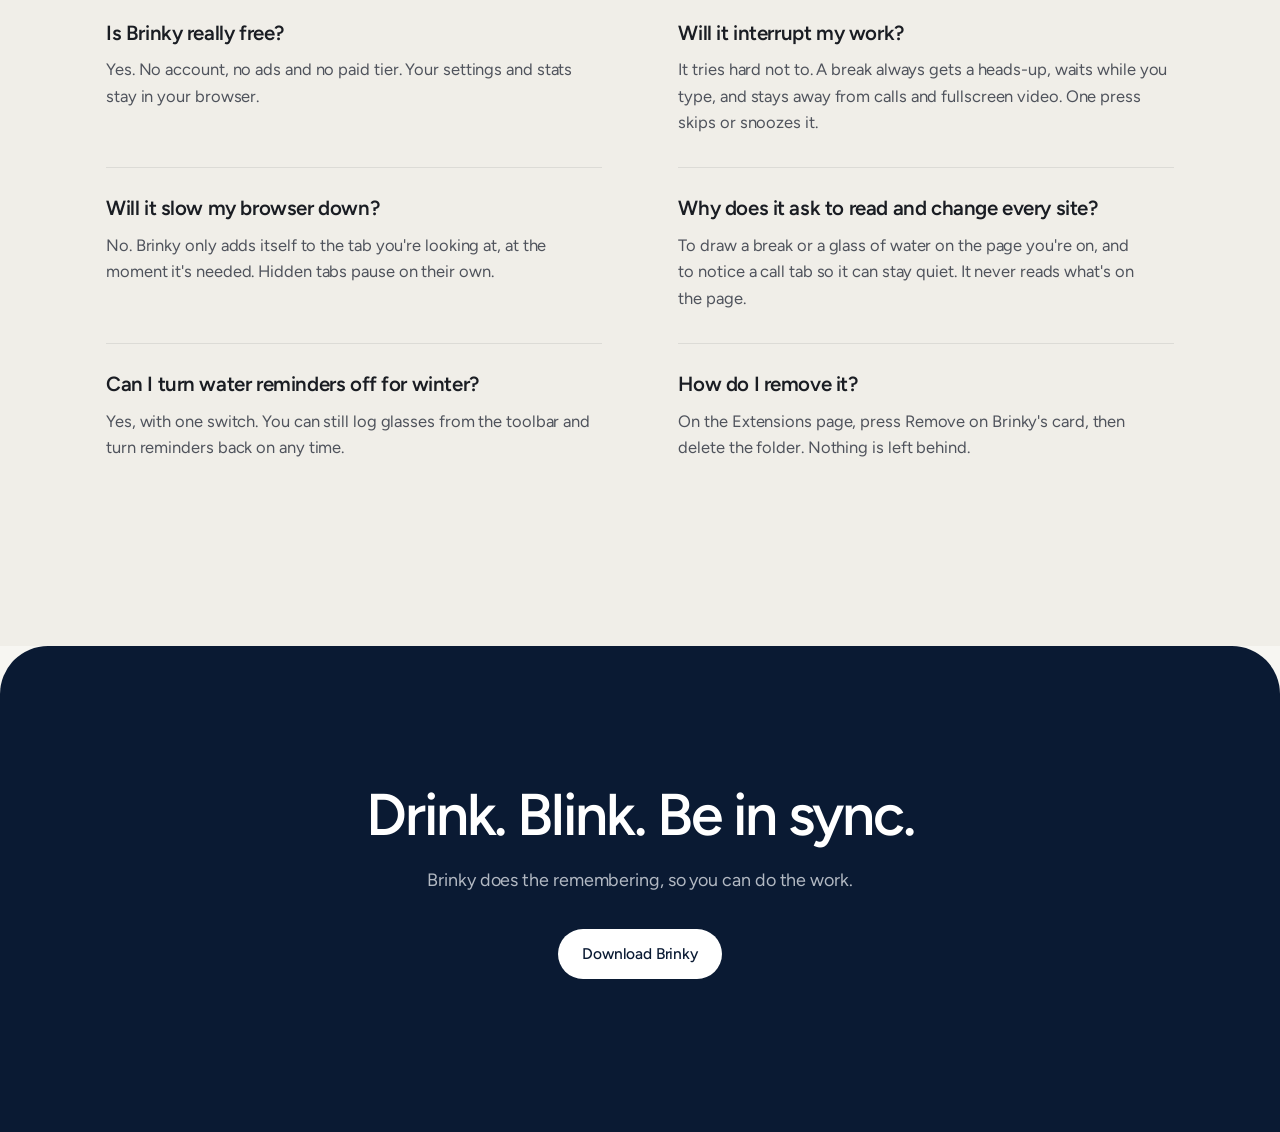
==== commit 156a594a: "Updated index.html" ====
--- a/docs/index.html
+++ b/docs/index.html
@@ -2,364 +2,1918 @@
 <html lang="en">
 <head>
 <meta charset="utf-8">
-<meta name="viewport" content="width=device-width, initial-scale=1">
-<title>Brinky: eye breaks, water and movement for Chrome</title>
-<meta name="description" content="Brinky is a free Chrome extension for eye breaks, water, movement and posture. It has three modes, waits for a natural pause and stays quiet during calls.">
-<meta name="theme-color" content="#F4F6F8" media="(prefers-color-scheme: light)">
-<meta name="theme-color" content="#0B1620" media="(prefers-color-scheme: dark)">
-<link rel="icon" href="assets/icon-32.png" sizes="32x32">
-<link rel="apple-touch-icon" href="assets/icon-180.png">
-<meta property="og:type" content="website">
-<meta property="og:title" content="Brinky: blink, drink, stay in flow">
-<meta property="og:description" content="Eye breaks, water, movement and posture for Chrome. It waits for a natural pause and stays quiet during calls. Free.">
-<meta property="og:image" content="assets/og.png">
-<meta name="twitter:card" content="summary_large_image">
-<link rel="preload" href="assets/fonts/newsreader.woff2" as="font" type="font/woff2" crossorigin>
-<link rel="stylesheet" href="assets/site.css">
-<script>document.documentElement.classList.add("js")</script>
+<meta name="viewport" content="width=device-width, initial-scale=1, viewport-fit=cover">
+<title>Brinky: your screen will never tell you to blink</title>
+<meta name="description" content="Brinky is a small drop of water that lives in your browser. It reminds you to rest your eyes, drink water and stretch, gently and only at a good moment. Free for Chrome, Edge and Brave.">
+<meta name="theme-color" content="#F7F6F2">
+<meta name="color-scheme" content="light only">
+<meta property="og:title" content="Your screen will never tell you to blink. Brinky will.">
+<meta property="og:description" content="A small drop of water in your browser that reminds you to rest your eyes, drink water and stretch.">
+<link rel="icon" href="[data-uri]">
+<style>
+/* Figtree (SIL Open Font License), embedded so the page reads the same everywhere */
+@font-face{font-family:"Figtree";src:url([data-uri]) format("woff2");font-weight:300 900;font-style:normal;font-display:swap}
+@font-face{font-family:"Figtree";src:url([data-uri]) format("woff2");font-weight:300 900;font-style:italic;font-display:swap}
+
+/* Brinky. Light paper and soft ink, and one blue: the colour of Brinky himself. One typeface, Figtree,
+   calm and round. The only glow is a soft one under the top bar; Brinky is the only rendered thing on the page. */
+:root{
+  --paper:#F7F6F2;--paper-2:#F0EEE8;--card:#FFFFFF;
+  --ink:#1A1D23;--ink-2:#4F535C;--ink-3:#8C8F96;--line:rgba(26,29,35,.09);--line-2:rgba(26,29,35,.17);
+  --blue:#1E8FF2;--blue-soft:rgba(30,143,242,.12);
+  --serif:"Figtree",-apple-system,BlinkMacSystemFont,system-ui,sans-serif;
+  --sans:"Figtree",-apple-system,BlinkMacSystemFont,system-ui,sans-serif;
+  --wrap:1180px;--gut:clamp(20px,4.5vw,56px);--sec:clamp(96px,12vw,168px);
+  color-scheme:light;
+}
+
+*,*::before,*::after{box-sizing:border-box;margin:0;padding:0}
+html{background:var(--paper);scroll-behavior:smooth;scroll-padding-top:84px;-webkit-text-size-adjust:100%}
+body{color:var(--ink);font:17.5px/1.6 var(--sans);-webkit-font-smoothing:antialiased;letter-spacing:-.005em;overflow-x:hidden}
+img,svg{display:block;max-width:100%}
+button{all:unset;box-sizing:border-box;cursor:pointer}
+a{color:inherit}
+::selection{background:var(--blue);color:#fff}
+:focus-visible{outline:2px solid var(--blue);outline-offset:4px;border-radius:10px}
+.wrap{max-width:var(--wrap);margin:0 auto;padding:0 var(--gut)}
+.skip{position:absolute;left:-999px;top:10px;z-index:90;background:var(--ink);color:var(--paper);padding:10px 16px;border-radius:10px}
+.skip:focus{left:12px}
+
+/* type */
+.serif,h1,h2,h3{font-family:var(--sans);font-weight:560;letter-spacing:-.035em;text-wrap:balance}
+h1{font-size:clamp(44px,min(6.2vw,10.4vh),94px);line-height:1.02}
+h2{font-size:clamp(38px,4.6vw,66px);line-height:1.05}
+h3{font-size:clamp(28px,2.7vw,40px);line-height:1.12;letter-spacing:-.03em}
+em{font-style:italic}
+.eyebrow{font:600 13px/1 var(--sans);letter-spacing:.08em;text-transform:uppercase;color:var(--blue)}
+.lede{font-size:clamp(17.5px,1.4vw,19.5px);color:var(--ink-2);max-width:34em;text-wrap:pretty}
+
+/* buttons: ink, outline, and a quiet text link */
+.btn{display:inline-flex;align-items:center;justify-content:center;gap:10px;height:50px;padding:0 24px;border-radius:999px;font:500 15.5px/1 var(--sans);letter-spacing:-.01em;white-space:nowrap;text-decoration:none;transition:transform .25s cubic-bezier(.2,.8,.2,1),background .25s,box-shadow .25s,color .25s}
+.btn:hover{transform:translateY(-1px)}
+.btn:active{transform:none}
+.btn svg{width:16px;height:16px;flex:none}
+.btn-ink{background:var(--ink);color:var(--paper)}
+.btn-ink:hover{box-shadow:0 10px 24px -12px rgba(21,23,27,.55)}
+.btn-line{box-shadow:inset 0 0 0 1px var(--line-2);color:var(--ink)}
+.btn-line:hover{box-shadow:inset 0 0 0 1px var(--ink)}
+.btn-sm{height:40px;padding:0 18px;font-size:14.5px}
+.tlink{display:inline-flex;align-items:center;gap:8px;font:500 15.5px/1.2 var(--sans);color:var(--ink);text-decoration:underline;text-decoration-color:var(--line-2);text-underline-offset:5px;text-decoration-thickness:1px;transition:text-decoration-color .2s}
+.tlink:hover{text-decoration-color:var(--ink)}
+.tlink svg{width:15px;height:15px}
+.phone{display:none!important}
+@media (max-width:720px),(hover:none) and (pointer:coarse){.desk{display:none!important}.phone{display:inline-flex!important}}
+
+/* nav */
+.nav{position:fixed;left:0;right:0;top:0;z-index:70;transition:background .3s,box-shadow .3s}
+.nav::before{content:"";position:absolute;left:0;right:0;top:0;height:190px;z-index:-1;pointer-events:none;
+  background:radial-gradient(42% 120% at 34% 0%,rgba(110,184,255,.30),transparent 70%),radial-gradient(36% 110% at 68% 0%,rgba(120,220,205,.24),transparent 70%)}
+.nav.scrolled{background:color-mix(in srgb,var(--paper) 86%,transparent);-webkit-backdrop-filter:blur(12px);backdrop-filter:blur(12px);box-shadow:0 1px 0 var(--line)}
+.nav-in{display:flex;align-items:center;gap:28px;height:72px}
+.brand{display:flex;align-items:center;gap:10px;text-decoration:none;margin-right:auto}
+.brand b{font:700 23px/1 var(--sans);letter-spacing:-.04em;color:var(--blue)}
+.links{display:flex;gap:26px}
+.links a{font-size:14.5px;color:var(--ink-2);text-decoration:none;transition:color .2s}
+.links a:hover,.links a.on{color:var(--ink)}
+@media (max-width:900px){.links{display:none}}
+
+/* ───────── hero ───────── */
+.hero{position:relative;overflow:clip;min-height:100svh;display:flex;flex-direction:column;align-items:center;justify-content:center;text-align:center;padding:92px var(--gut) 56px}
+/* the words come first; then Brinky arrives in his own spot above them, and his eyes follow your cursor */
+.hero .me{width:clamp(150px,min(17vw,24vh),250px);margin-bottom:clamp(10px,1.6vw,22px);--lean:10px;cursor:pointer}
+.js .hero .me{opacity:0;transform:translateY(16px) scale(.9)}
+.js .hero .me.on{opacity:1;transform:none;transition:opacity 1s ease,transform 1.2s cubic-bezier(.2,1.25,.35,1)}
+.in1{animation:in1 1.1s cubic-bezier(.2,.8,.2,1) both}
+@keyframes in1{from{opacity:0;transform:translateY(14px)}}
+.js .later{opacity:0;transform:translateY(10px);transition:opacity .9s ease,transform .9s cubic-bezier(.2,.8,.2,1)}
+.js .later.on{opacity:1;transform:none}
+.hero h1{max-width:11.5em}
+.wink{display:inline-block;transform-origin:50% 62%;transition:transform .09s ease-in;padding-right:.04em}
+.wink.shut{transform:scaleY(.08)}
+.answer{margin-top:clamp(14px,1.6vw,22px);font:600 clamp(26px,2.9vw,44px)/1.1 var(--sans);letter-spacing:-.035em;color:var(--blue)}
+.hero .lede{margin:clamp(18px,2vw,26px) auto 0;max-width:30em}
+.ctas{display:flex;flex-wrap:wrap;align-items:center;justify-content:center;gap:14px 26px;margin-top:28px}
+.fine{margin-top:22px;font-size:13.5px;color:var(--ink-3)}
+.fine i{font-style:normal;margin:0 8px;opacity:.6}
+
+/* ───────── why Brinky exists: words on the left, a picture on the right that slides into the next ───────── */
+.why{padding:calc(var(--sec) * .8) 0 var(--sec);border-top:1px solid var(--line)}
+.story{display:grid;grid-template-columns:minmax(0,5fr) minmax(0,6fr);gap:clamp(40px,6vw,96px)}
+.chapters .eyebrow{display:block;margin-bottom:26px}
+.ch{min-height:78vh;display:flex;flex-direction:column;justify-content:center;padding:6vh 0}
+.ch:last-child{min-height:70vh}
+.ch .big{font:600 clamp(32px,3.5vw,52px)/1.08 var(--sans);letter-spacing:-.035em;text-wrap:balance}
+.ch .say{margin-top:22px;font:400 clamp(18px,1.45vw,21px)/1.6 var(--sans);color:var(--ink-2);max-width:30em;text-wrap:pretty}
+.ch .say.lead{margin-top:0;font-size:clamp(22px,1.9vw,28px);line-height:1.45;color:var(--ink);letter-spacing:-.015em}
+.js .ch{opacity:.22;transition:opacity .8s ease}
+.js .ch.on{opacity:1}
+.ch .pic{display:none}
+.stagecol{position:relative}
+.stage2{position:sticky;top:max(100px,calc(50vh - 290px));width:100%;max-width:560px;margin-left:auto;aspect-ratio:560/600;border-radius:36px;overflow:hidden;background:#EEF2F6;box-shadow:0 0 0 1px var(--line)}
+.sc{position:absolute;inset:0;width:100%;height:100%;opacity:0;transform:translateX(9%);transition:opacity .9s ease,transform 1.1s cubic-bezier(.2,.8,.2,1)}
+.sc.past{transform:translateX(-9%)}
+.sc.on{opacity:1;transform:none}
+.actor{position:absolute;left:calc(var(--bx,50%) - var(--bw,30%) / 2);bottom:calc(100% - var(--by,80%));width:var(--bw,30%);rotate:var(--br,0deg);transform-origin:50% 100%;
+  transition:left 1.1s cubic-bezier(.2,.8,.2,1),bottom 1.1s cubic-bezier(.2,.8,.2,1),width 1.1s cubic-bezier(.2,.8,.2,1),rotate 1.1s cubic-bezier(.2,.8,.2,1)}
+.shadow{position:absolute;left:calc(var(--bx,50%) - var(--bw,30%) * .36);bottom:calc(100% - var(--by,80%) - 1.4%);width:calc(var(--bw,30%) * .72);height:3.2%;border-radius:50%;background:rgba(26,29,35,.12);
+  transition:left 1.1s cubic-bezier(.2,.8,.2,1),bottom 1.1s cubic-bezier(.2,.8,.2,1),width 1.1s cubic-bezier(.2,.8,.2,1),opacity .6s}
+.stage2[data-shadow="0"] .shadow{opacity:0}
+/* little lives inside the pictures */
+.birds{animation:drift 14s ease-in-out infinite alternate}
+@keyframes drift{to{transform:translate(26px,-8px)}}
+.shim{animation:shim 5s ease-in-out infinite alternate}
+@keyframes shim{to{transform:translateX(-18px);opacity:.5}}
+.swim rect{animation:swim 3.2s ease-in-out infinite alternate;transform-box:fill-box}
+.swim rect:nth-child(2n){animation-delay:-1.2s}.swim rect:nth-child(3n){animation-delay:-2.1s}
+@keyframes swim{0%{transform:translate(0,0) skewX(0)}50%{transform:translate(5px,1.5px) skewX(-6deg)}100%{transform:translate(-4px,-1px) skewX(4deg)}}
+.caret,.caret2{animation:caret 1s steps(1) infinite}
+@keyframes caret{50%{opacity:0}}
+.rings circle{transform-box:fill-box;transform-origin:center;animation:ring 3.6s ease-out infinite;opacity:0}
+.rings circle:nth-child(2){animation-delay:1.2s}.rings circle:nth-child(3){animation-delay:2.4s}
+@keyframes ring{0%{transform:scale(.6);opacity:.55}100%{transform:scale(2.1);opacity:0}}
+.pings g{animation:ping 4.8s ease-in-out infinite;opacity:0;transform-box:fill-box;transform-origin:center}
+.pings g:nth-child(2){animation-delay:1.6s}.pings g:nth-child(3){animation-delay:3.2s}
+@keyframes ping{0%{opacity:0;transform:translateY(8px) scale(.9)}12%,70%{opacity:1;transform:none}85%,100%{opacity:0}}
+.sparks path{transform-box:fill-box;transform-origin:center;animation:spark 3s ease-in-out infinite}
+.sparks path:nth-child(2){animation-delay:-.8s}.sparks path:nth-child(3){animation-delay:-1.6s}.sparks path:nth-child(4){animation-delay:-2.2s}
+@keyframes spark{50%{transform:scale(.55) rotate(45deg);opacity:.5}}
+.chips>g{opacity:0;transform:translateX(-14px);transition:opacity .6s ease,transform .6s cubic-bezier(.2,.8,.2,1)}
+.sc.on .chips>g{opacity:1;transform:none}
+.sc.on .chips>g:nth-child(2){transition-delay:.35s}.sc.on .chips>g:nth-child(3){transition-delay:.7s}.sc.on .chips>g:nth-child(4){transition-delay:1.05s}
+.typing{transform-box:fill-box;transform-origin:left;animation:type 4s steps(18) infinite}
+@keyframes type{0%{transform:scaleX(.05)}70%,100%{transform:scaleX(1)}}
+.caret2{animation:caret 1s steps(1) infinite,ctype 4s steps(18) infinite}
+@keyframes ctype{0%{transform:translateX(15px)}70%,100%{transform:translateX(300px)}}
+.zz text{animation:zz 3s ease-in-out infinite}
+.zz text:nth-child(2){animation-delay:.6s}
+@keyframes zz{0%{opacity:0;transform:translateY(6px)}40%,70%{opacity:1}100%{opacity:0;transform:translateY(-10px)}}
+@media (max-width:900px){
+  .story{grid-template-columns:1fr}
+  .stagecol{display:none}
+  .ch,.ch:last-child{min-height:0;padding:0 0 64px}
+  .js .ch{opacity:1}
+  .ch .pic{display:block;order:-1;position:relative;aspect-ratio:560/600;max-width:460px;border-radius:28px;overflow:hidden;margin:0 0 24px;box-shadow:0 0 0 1px var(--line)}
+  .ch .pic .sc{opacity:1;transform:none}
+  .ch .pic .actor,.ch .pic .shadow{transition:none}
+}
+
+/* ───────── how it works ───────── */
+.how{padding:var(--sec) 0;background:var(--paper-2)}
+.how .top{max-width:760px;margin-bottom:clamp(56px,7vw,96px)}
+.how .top h2{margin-top:18px}
+.habit{display:grid;grid-template-columns:minmax(0,5fr) minmax(0,7fr);gap:clamp(32px,6vw,96px);align-items:center;padding:clamp(48px,6vw,80px) 0;border-top:1px solid var(--line)}
+.habit .n{display:block;font:500 13px/1 var(--sans);letter-spacing:.12em;text-transform:uppercase;color:var(--ink-3);margin-bottom:22px}
+.habit h3{max-width:11em}
+.habit p{margin-top:18px;color:var(--ink-2);max-width:28em;text-wrap:pretty}
+.habit .acts{display:flex;flex-wrap:wrap;gap:12px 24px;align-items:center;margin-top:28px}
+.demo{position:relative;height:clamp(340px,32vw,430px);border-radius:28px;background:var(--card);box-shadow:0 0 0 1px var(--line);overflow:hidden}
+/* a calm stand-in for any web page */
+.page{position:absolute;inset:0;padding:clamp(28px,3vw,40px)}
+.page b{display:block;width:44%;height:16px;border-radius:8px;background:var(--line-2);margin-bottom:22px}
+.page i{display:block;height:9px;border-radius:5px;background:var(--line);margin:13px 0}
+.page i:nth-child(4n+2){width:88%}.page i:nth-child(4n){width:72%;margin-bottom:24px}
+.page{transition:opacity .8s ease,filter .8s ease}
+
+/* 01 blink: the cursor blinks, then a twenty-second break */
+.d-blink .cur{position:absolute;left:54%;top:46%;width:64px;height:64px}
+.d-blink .cur svg{position:absolute;inset:0;width:64px;height:64px;transition:opacity .2s}
+.d-blink .cur .e{opacity:0}
+.d-blink.s1 .cur .a{opacity:0}.d-blink.s1 .cur .e{opacity:1}
+.d-blink .cur .lid{transform-box:fill-box;transform-origin:50% 50%}
+.d-blink.s1 .cur .lid{animation:lid 1s ease-in-out infinite}
+@keyframes lid{0%,55%,100%{transform:scaleY(1)}70%{transform:scaleY(.1)}}
+.chip{position:absolute;white-space:nowrap;font:500 13px/1 var(--sans);color:var(--ink);background:var(--card);padding:8px 13px;border-radius:999px;box-shadow:0 0 0 1px var(--line),0 8px 20px -8px rgba(21,23,27,.25)}
+.d-blink .chip{left:60px;top:22px;opacity:0;transform:translateY(4px);transition:opacity .3s,transform .3s}
+.d-blink.s1 .chip{opacity:1;transform:none}
+.chip b{color:var(--blue);font-variant-numeric:tabular-nums}
+.brk{position:absolute;inset:0;display:grid;place-items:center;align-content:center;gap:14px;text-align:center;background:color-mix(in srgb,var(--paper) 72%,transparent);opacity:0;transition:opacity .9s ease;pointer-events:none}
+.brk .bf{width:118px}
+.brk p{font:560 21px/1.25 var(--sans);letter-spacing:-.02em;max-width:13em}
+.brk small{font:500 12.5px/1 var(--sans);letter-spacing:.1em;text-transform:uppercase;color:var(--ink-3);font-variant-numeric:tabular-nums}
+.d-blink.s2 .brk{opacity:1}
+.d-blink.s2 .page{opacity:.5;filter:blur(3px)}
+.d-blink.s2 .cur{opacity:0}
+
+/* 02 drink: three ways to ask */
+.styles{display:inline-flex;padding:4px;border-radius:999px;box-shadow:inset 0 0 0 1px var(--line-2);margin-top:26px}
+.styles button{padding:9px 16px;border-radius:999px;font:500 14.5px/1 var(--sans);color:var(--ink-2);transition:background .25s,color .25s}
+.styles button[aria-pressed="true"]{background:var(--ink);color:var(--paper)}
+.season{display:flex;align-items:center;gap:14px;margin-top:22px;font-size:15px;color:var(--ink-2)}
+.season button{font:500 14.5px/1 var(--sans);color:var(--ink);text-decoration:underline;text-decoration-color:var(--line-2);text-underline-offset:5px}
+.pv{position:absolute;inset:0;opacity:0;transition:opacity .5s ease;pointer-events:none}
+.d-drink[data-style="wave"] .pv-wave,.d-drink[data-style="tumbler"] .pv-tumbler,.d-drink[data-style="card"] .pv-card{opacity:1}
+/* the wave, flat: two translucent layers of Brinky's blue */
+.water{position:absolute;left:0;right:0;bottom:0;height:46%;transform:translateY(100%);transition:transform 1.6s cubic-bezier(.2,.8,.2,1)}
+.d-drink.run .water{transform:none}
+.water svg{position:absolute;left:0;bottom:0;width:200%;max-width:none;height:calc(100% + 40px);animation:roll 9s linear infinite}
+.water svg.back{animation-duration:14s;animation-direction:reverse;bottom:12px}
+@keyframes roll{to{transform:translateX(-50%)}}
+.water .rider{position:absolute;left:18%;top:-58px;width:76px;animation:bob 3.4s ease-in-out infinite alternate}
+@keyframes bob{from{transform:translateY(3px) rotate(-4deg)}to{transform:translateY(-6px) rotate(3deg)}}
+.ask{position:absolute;width:250px;padding:14px 16px 16px;border-radius:18px;background:var(--card);box-shadow:0 0 0 1px var(--line),0 18px 40px -20px rgba(21,23,27,.4);font-size:13px;line-height:1.4;text-align:left}
+.ask b{display:block;font:640 16.5px/1.2 var(--sans);letter-spacing:-.02em}
+.ask small{display:block;color:var(--ink-2);margin:4px 0 12px;font-size:13px}
+.ask span{display:inline-block;font:500 12px/1 var(--sans);padding:8px 12px;border-radius:999px;box-shadow:inset 0 0 0 1px var(--line-2);margin-right:4px}
+.ask span.p{background:var(--ink);color:var(--paper);box-shadow:none}
+.pv-wave .ask{left:calc(18% + 96px);top:18%;opacity:0;transform:translateY(6px);transition:opacity .5s 1.3s,transform .5s 1.3s}
+.d-drink.run .pv-wave .ask{opacity:1;transform:none}
+.pv-tumbler .tg{position:absolute;left:46%;top:44%;width:28px}
+.pv-tumbler svg.pg{width:28px;height:36px;image-rendering:pixelated}
+.pv-tumbler .cur{position:absolute;left:calc(46% + 12px);top:calc(44% + 36px);width:22px}
+.pv-tumbler .pxb{position:absolute;left:calc(46% + 40px);top:calc(44% - 16px)}
+.d-drink.run .pv-tumbler .tg{animation:drop .7s cubic-bezier(.55,0,.95,.45) both,squash .4s .7s steps(4)}
+@keyframes drop{from{transform:translateY(-380px)}}
+@keyframes squash{30%{transform:scale(1.18,.8)}60%{transform:scale(.94,1.07)}}
+.d-drink.run .pv-tumbler .pxb{animation:pxin .3s .9s steps(3) both}
+@keyframes pxin{from{opacity:0;transform:translateY(6px)}}
+.pxb{background:#fffdf7;color:#22314a;border:3px solid #22314a;padding:6px 9px 7px;font:700 11px/1.35 ui-monospace,"SF Mono",Menlo,monospace;text-align:left;white-space:nowrap}
+.pxb small{display:block;font-weight:500;opacity:.7;font-size:10px}
+.pxb em{display:inline-block;font-style:normal;margin-top:5px;padding:1px 5px;border:2px solid #22314a;font-size:10px}
+.pxb em.p{background:#22314a;color:#fffdf7}
+.pv-card .ask{right:18px;top:18px;transform:translateX(calc(100% + 30px));transition:transform .7s cubic-bezier(.2,.9,.25,1)}
+.d-drink.run .pv-card .ask{transform:none}
+.ice{position:absolute;inset:0;display:grid;place-items:center;align-content:center;gap:10px;text-align:center;opacity:0;transition:opacity .5s;pointer-events:none}
+.ice .bf{width:110px}
+.ice p{font:500 18px/1.35 var(--sans);max-width:15em}
+.d-drink.frozen .pv{opacity:0!important}.d-drink.frozen .ice{opacity:1}.d-drink.frozen .page{opacity:.35}
+
+/* 03 stretch: the cursor itself stretches */
+.d-stretch{display:grid;place-items:center;cursor:default}
+.d-stretch .big{position:relative;width:200px;height:240px;margin-top:-30px}
+.d-stretch .big svg{width:200px;height:240px;overflow:visible}
+.d-stretch .reach{transform-box:view-box;transform-origin:3px 2.5px;animation:reach 6.4s cubic-bezier(.45,0,.3,1) infinite}
+.d-stretch .lean{transform-box:view-box;transform-origin:8px 34px;animation:lean 6.4s cubic-bezier(.45,0,.4,1) infinite}
+.d-stretch .lines{opacity:0;animation:lines 6.4s ease infinite}
+@keyframes reach{0%,8%{transform:none}24%,74%{transform:scale(.88,1.48)}84%{transform:scale(1.05,.93)}92%,100%{transform:none}}
+@keyframes lean{0%,30%{transform:none}40%,46%{transform:rotate(-9deg)}56%,62%{transform:rotate(9deg)}70%,100%{transform:none}}
+@keyframes lines{0%,18%{opacity:0;transform:translateY(3px)}26%,70%{opacity:1;transform:translateY(-12px)}78%,100%{opacity:0;transform:translateY(-12px)}}
+.d-stretch .chip{left:150px;top:56px;opacity:0;animation:note 6.4s ease infinite}
+@keyframes note{0%,22%{opacity:0;transform:translateY(4px)}30%,72%{opacity:1;transform:none}82%,100%{opacity:0}}
+.d-stretch .v{position:absolute;inset:0 0 60px;display:grid;place-items:center;opacity:0;transition:opacity .5s ease;pointer-events:none}
+.d-stretch[data-v="stretch"] .v-stretch,.d-stretch[data-v="walk"] .v-walk,.d-stretch[data-v="ball"] .v-ball{opacity:1}
+.d-stretch .v-walk .chip,.d-stretch .v-ball .chip{opacity:1;animation:none}
+.stride{animation:stride .9s ease-in-out infinite}
+@keyframes stride{0%,100%{transform:translateY(0) rotate(4deg)}50%{transform:translateY(-1.6px) rotate(6deg)}}
+.legs path{transform-box:view-box;transform-origin:8px 20.5px;animation:leg .45s ease-in-out infinite alternate}
+.legs .l2{animation-direction:alternate-reverse}
+@keyframes leg{from{transform:rotate(-26deg)}to{transform:rotate(26deg)}}
+.dash path{animation:dash .45s linear infinite}
+@keyframes dash{from{transform:translateX(3px);opacity:.9}to{transform:translateX(-5px);opacity:0}}
+.ball{transform:translate(3px,-4px);animation:hop .9s cubic-bezier(.3,0,.7,1) infinite}
+@keyframes hop{0%,100%{transform:translate(3px,-4px)}50%{transform:translate(4.5px,-17px)}}
+.spin{animation:spin .9s linear infinite}
+@keyframes spin{to{transform:rotate(360deg)}}
+.kick{transform-box:view-box;transform-origin:3px 24px;animation:kick .9s ease-in-out infinite}
+@keyframes kick{0%,8%,100%{transform:scale(1.05,.92)}20%,90%{transform:none}}
+.d-stretch .tabs{position:absolute;left:50%;bottom:22px;transform:translateX(-50%);display:inline-flex;padding:4px;border-radius:999px;box-shadow:inset 0 0 0 1px var(--line-2)}
+.d-stretch .tabs button{padding:8px 15px;border-radius:999px;font:500 14px/1 var(--sans);color:var(--ink-2);transition:background .25s,color .25s}
+.d-stretch .tabs button[aria-pressed="true"]{background:var(--ink);color:var(--paper)}
+
+/* ───────── the good moment ───────── */
+.moment{padding:var(--sec) 0}
+.moment .top{display:grid;grid-template-columns:minmax(0,7fr) minmax(0,5fr);gap:24px clamp(32px,6vw,96px);align-items:end}
+.waits{display:grid;grid-template-columns:repeat(3,minmax(0,1fr));gap:14px;margin-top:clamp(44px,5vw,72px)}
+.waits div{padding:24px 24px 26px;border-radius:24px;background:var(--card);box-shadow:0 0 0 1px var(--line);transition:transform .35s cubic-bezier(.2,.8,.2,1),box-shadow .35s}
+.waits div:hover{transform:translateY(-3px);box-shadow:0 0 0 1px var(--line),0 18px 36px -24px rgba(26,29,35,.35)}
+.waits i{display:grid;place-items:center;width:44px;height:44px;border-radius:50%;background:var(--blue-soft);color:var(--blue);margin-bottom:18px}
+.waits i svg{width:21px;height:21px}
+.waits b{display:block;font:600 19px/1.25 var(--sans);letter-spacing:-.025em}
+.waits span{display:block;margin-top:6px;color:var(--ink-2);font-size:15.5px;line-height:1.5}
+
+/* ───────── toolbar ───────── */
+.toolbar{padding:var(--sec) 0;background:var(--paper-2)}
+.toolbar .wrap{display:grid;grid-template-columns:minmax(0,5fr) minmax(0,7fr);gap:clamp(32px,6vw,96px);align-items:center}
+.toolbar .lede{margin-top:22px}
+.pops{display:grid;grid-template-columns:1fr 1fr;gap:clamp(14px,2vw,24px);align-items:start;max-width:600px;justify-self:end;width:100%}
+.pops figure:last-child{margin-top:64px}
+.pops img{width:100%;border-radius:20px;box-shadow:0 0 0 1px var(--line),0 30px 60px -30px rgba(21,23,27,.35)}
+.pops figcaption{margin-top:14px;font-size:14px;color:var(--ink-3);text-align:center}
+.pops .dk{display:none}
+
+/* ───────── install ───────── */
+.install{padding:var(--sec) 0}
+.install .top{display:grid;grid-template-columns:minmax(0,6fr) minmax(0,5fr);gap:24px clamp(32px,6vw,96px);align-items:end}
+.install .top .lede .btn{margin-top:26px}
+.facts{display:grid;grid-template-columns:repeat(5,minmax(0,1fr));margin-top:clamp(48px,6vw,72px);border-top:1px solid var(--line);border-bottom:1px solid var(--line)}
+.facts div{padding:22px 20px 24px 0}
+.facts div+div{padding-left:20px;border-left:1px solid var(--line)}
+.facts dt{font:500 12px/1 var(--sans);letter-spacing:.12em;text-transform:uppercase;color:var(--ink-3)}
+.facts dd{margin-top:12px;font:600 19px/1.25 var(--sans);letter-spacing:-.02em}
+.facts dd small{display:block;margin-top:4px;font:400 13.5px/1.4 var(--sans);color:var(--ink-3)}
+.got{display:flex;align-items:center;gap:12px;margin-top:28px;padding:16px 20px;border-radius:16px;background:var(--blue-soft);font-size:15.5px;color:var(--ink-2)}
+.got[hidden]{display:none}
+.got b{color:var(--ink);font-weight:600}
+.got .tick{width:26px;height:26px;border-radius:50%;background:var(--blue);color:#fff;display:grid;place-items:center;flex:none}
+.got .tick svg{width:14px;height:14px}
+.guide{display:grid;grid-template-columns:minmax(0,4fr) minmax(0,7fr);gap:clamp(28px,5vw,64px);margin-top:clamp(40px,5vw,64px);align-items:start}
+.gsteps{list-style:none;counter-reset:g}
+.gsteps li{border-top:1px solid var(--line)}
+.gsteps li:last-child{border-bottom:1px solid var(--line)}
+.gsteps button{display:grid;grid-template-columns:42px 1fr;gap:4px 8px;width:100%;padding:18px 0;text-align:left;counter-increment:g}
+.gsteps button::before{content:counter(g,decimal-leading-zero);grid-row:1/3;font:500 13px/1.9 var(--sans);letter-spacing:.06em;color:var(--ink-3);transition:color .25s}
+.gsteps b{font:600 19px/1.3 var(--sans);letter-spacing:-.02em;color:var(--ink-3);transition:color .25s}
+.gsteps span{font-size:15px;color:var(--ink-2);display:none;padding-top:4px;text-wrap:pretty}
+.gsteps button[aria-pressed="true"] b{color:var(--ink)}
+.gsteps button[aria-pressed="true"]::before{color:var(--blue)}
+.gsteps button[aria-pressed="true"] span{display:block}
+.gsteps button.done::before{content:"\2713";color:var(--blue)}
+.gwin{border-radius:16px;overflow:hidden;background:var(--card);box-shadow:0 0 0 1px var(--line),0 30px 60px -36px rgba(21,23,27,.4);position:sticky;top:100px}
+.gbar{display:flex;align-items:center;gap:10px;height:46px;padding:0 12px;background:var(--paper-2);border-bottom:1px solid var(--line)}
+.gbar .dots{display:flex;gap:6px}
+.gbar .dots i{width:10px;height:10px;border-radius:50%;background:var(--line-2)}
+.omni{flex:1;height:30px;border-radius:999px;background:var(--card);box-shadow:inset 0 0 0 1px var(--line);display:flex;align-items:center;padding:0 14px;font:500 13px var(--sans);color:var(--ink-2);overflow:hidden;white-space:nowrap}
+.omni.focus{box-shadow:inset 0 0 0 2px var(--blue)}
+.tools{display:flex;align-items:center;gap:6px}
+.tools .t{width:30px;height:30px;border-radius:8px;display:grid;place-items:center;color:var(--ink-2)}
+.tools .t svg{width:17px;height:17px}
+.tools .t.hl{background:var(--blue-soft);color:var(--blue)}
+.tools .pinned{width:24px;opacity:0;transform:scale(.6);transition:opacity .4s .6s,transform .4s .6s}
+.gwin[data-s="4"] .tools .pinned{opacity:1;transform:none}
+.gbody{position:relative;height:340px;overflow:hidden}
+.scene{position:absolute;inset:0;padding:24px 28px;opacity:0;visibility:hidden;transition:opacity .4s}
+.gwin[data-s="0"] .s0,.gwin[data-s="1"] .s1,.gwin[data-s="2"] .s2,.gwin[data-s="3"] .s2,.gwin[data-s="4"] .s4{opacity:1;visibility:visible}
+.s0{display:grid;place-items:center;align-content:center;gap:22px}
+.file{display:flex;align-items:center;gap:14px;padding:14px 18px;border-radius:14px;box-shadow:inset 0 0 0 1px var(--line);min-width:280px}
+.file .zipi{width:32px;height:40px;border-radius:6px;background:var(--blue);position:relative;flex:none}
+.file .zipi::after{content:"";position:absolute;left:13px;top:5px;width:6px;height:20px;background:repeating-linear-gradient(#fff 0 3px,transparent 3px 6px);opacity:.8}
+.file b{display:block;font-size:14.5px;font-weight:600}
+.file small{display:block;font-size:12.5px;color:var(--ink-3)}
+.bar{height:4px;border-radius:4px;background:var(--line);margin-top:7px;overflow:hidden;width:160px}
+.bar i{display:block;height:100%;background:var(--blue);transform-origin:left}
+.gwin[data-s="0"] .bar i{animation:fillx 1.4s ease-out both}
+@keyframes fillx{from{transform:scaleX(0)}}
+.arrowd{color:var(--ink-3);width:22px}
+.folder{display:flex;flex-direction:column;align-items:center;gap:8px;font-size:13.5px;font-weight:600}
+.folder i{width:60px;height:46px;border-radius:6px 6px 8px 8px;background:var(--blue);position:relative;opacity:.85}
+.folder i::before{content:"";position:absolute;left:0;top:-7px;width:24px;height:10px;border-radius:5px 5px 0 0;background:var(--blue)}
+.gwin[data-s="0"] .folder{animation:fadeup .5s 1.5s both}
+@keyframes fadeup{from{opacity:0;transform:translateY(8px)}}
+.s1{display:grid;place-items:center;align-content:center;gap:16px;text-align:center}
+.s1 p{font-size:15px;color:var(--ink-2);max-width:22em}
+.s1 .copy{display:flex;gap:8px;align-items:center;padding:6px 6px 6px 14px;border-radius:12px;box-shadow:inset 0 0 0 1px var(--line-2)}
+.s1 code{font:500 14px ui-monospace,"SF Mono",Menlo,monospace}
+.s1 .copy button{font:500 13px/1 var(--sans);padding:9px 12px;border-radius:9px;background:var(--ink);color:var(--paper)}
+.xhead{display:flex;align-items:center;gap:14px;padding-bottom:14px;border-bottom:1px solid var(--line)}
+.xhead b{font:600 18px var(--sans);letter-spacing:-.02em}
+.xhead .srch{flex:1;max-width:220px;height:30px;border-radius:999px;background:var(--paper-2);margin:0 auto}
+.xhead .dev{display:flex;align-items:center;gap:10px;font-size:13.5px;font-weight:500;padding:6px 8px;border-radius:12px;transition:box-shadow .3s}
+.gwin[data-s="2"] .xhead .dev{box-shadow:0 0 0 2px var(--blue)}
+/* Chrome's own switch, only inside these pictures */
+.msw{position:relative;width:36px;height:20px;border-radius:99px;flex:none;box-shadow:inset 0 0 0 2px #747775;transition:background .3s,box-shadow .3s}
+.msw::after{content:"";position:absolute;left:6px;top:6px;width:8px;height:8px;border-radius:50%;background:#747775;transition:all .3s cubic-bezier(.3,.9,.4,1.2)}
+.msw.on,.gwin[data-s="2"] .dev .msw,.gwin[data-s="3"] .dev .msw{background:#0B57D0;box-shadow:none;transition-delay:.4s}
+.msw.on::after,.gwin[data-s="2"] .dev .msw::after,.gwin[data-s="3"] .dev .msw::after{left:18px;top:2px;width:16px;height:16px;background:#fff;transition-delay:.4s}
+.xtools{display:flex;gap:8px;padding:14px 0;opacity:0;transform:translateY(-6px);transition:opacity .4s .5s,transform .4s .5s}
+.gwin[data-s="2"] .xtools,.gwin[data-s="3"] .xtools{opacity:1;transform:none}
+.xtools span{font-size:13px;font-weight:500;padding:8px 12px;border-radius:9px;box-shadow:inset 0 0 0 1px var(--line-2);color:var(--ink-2)}
+.gwin[data-s="3"] .xtools span:first-child{box-shadow:inset 0 0 0 2px var(--blue);color:var(--blue)}
+.xcard{display:flex;gap:14px;align-items:center;padding:16px;border-radius:14px;box-shadow:inset 0 0 0 1px var(--line);max-width:360px;opacity:0;transform:translateY(8px);transition:opacity .5s .9s,transform .5s .9s}
+.gwin[data-s="3"] .xcard{opacity:1;transform:none}
+.xcard .bf{width:44px;flex:none}
+.xcard b{display:block;font-size:14.5px}
+.xcard small{display:block;font-size:12.5px;color:var(--ink-3);margin-top:2px}
+.xcard .msw{margin-left:auto;align-self:flex-end}
+.s4{display:flex;justify-content:flex-end;padding-top:6px}
+.menu{width:270px;border-radius:14px;background:var(--card);box-shadow:0 0 0 1px var(--line),0 20px 50px -20px rgba(21,23,27,.35);padding:8px}
+.menu p{font-size:12.5px;color:var(--ink-3);padding:6px 10px}
+.menu div{display:flex;align-items:center;gap:10px;padding:9px 10px;border-radius:9px;font-size:14px;background:var(--blue-soft)}
+.menu div .bf{width:24px}
+.menu div svg{width:16px;height:16px;margin-left:auto;color:var(--blue)}
+.notes{display:grid;grid-template-columns:repeat(3,minmax(0,1fr));gap:26px clamp(28px,4vw,56px);margin-top:clamp(56px,7vw,88px)}
+.notes p{font-size:15.5px;color:var(--ink-2);text-wrap:pretty}
+.notes b{display:block;font:600 17.5px/1.3 var(--sans);color:var(--ink);margin-bottom:6px;letter-spacing:-.02em}
+
+/* ───────── questions ───────── */
+.faq{padding:var(--sec) 0;background:var(--paper-2)}
+.qa{display:grid;grid-template-columns:repeat(2,minmax(0,1fr));gap:0 clamp(32px,6vw,96px);margin-top:clamp(48px,6vw,72px)}
+.qa div{padding:28px 0 32px;border-top:1px solid var(--line)}
+.qa h3{font-size:clamp(20px,1.6vw,23px);line-height:1.25;letter-spacing:-.02em;font-weight:600}
+.qa p{margin-top:10px;color:var(--ink-2);font-size:16.5px;max-width:32em;text-wrap:pretty}
+
+/* ───────── end ───────── */
+/* the footer: deep blue, so Brinky glows against it */
+.end{padding:calc(var(--sec) * .9) var(--gut) var(--sec);text-align:center;display:flex;flex-direction:column;align-items:center;background:#0A1A33;color:#F4F7FB;
+  border-radius:clamp(28px,4vw,48px) clamp(28px,4vw,48px) 0 0}
+.end h2{color:#fff}
+.end .lede{margin:20px auto 0;color:rgba(244,247,251,.72)}
+.btn-white{background:#fff;color:#0A1A33}
+.btn-white:hover{box-shadow:0 12px 30px -10px rgba(30,143,242,.6)}
+.end .ctas{margin-top:34px}
+
+/* Brinky's reactions to what you just did */
+.toast{position:fixed;left:50%;bottom:22px;z-index:80;transform:translate(-50%,24px);opacity:0;display:flex;align-items:center;gap:12px;padding:10px 20px 10px 12px;border-radius:999px;background:var(--card);box-shadow:0 0 0 1px var(--line),0 18px 40px -16px rgba(21,23,27,.4);font-size:15px;font-weight:500;transition:opacity .35s,transform .35s;pointer-events:none}
+.toast.on{opacity:1;transform:translate(-50%,0)}
+.toast .bf{width:40px;margin:-6px 0}
+
+/* responsive */
+@media (max-width:1020px){
+  .habit,.toolbar .wrap,.install .top,.moment .top,.guide{grid-template-columns:1fr}
+  .waits,.notes{grid-template-columns:1fr 1fr}
+  .facts{grid-template-columns:repeat(3,minmax(0,1fr))}
+  .facts div:nth-child(4){padding-left:0;border-left:0}
+  .facts div:nth-child(n+4){border-top:1px solid var(--line)}
+  .gwin{position:relative;top:0}
+}
+@media (max-width:640px){
+  body{font-size:16.5px}
+  .nav-in{height:64px}
+  .waits,.notes,.qa{grid-template-columns:1fr}
+  .facts{grid-template-columns:1fr 1fr}
+  .facts div{padding-left:0!important;border-left:0!important}
+  .facts div:nth-child(odd){padding-right:16px}
+  .facts div:nth-child(n+3){border-top:1px solid var(--line)}
+  .facts div:last-child{grid-column:1/-1}
+  .demo{height:340px;border-radius:22px}
+  .pv-tumbler .pxb{left:auto;right:14px;top:calc(44% - 60px)}
+  .pv-wave .ask{left:16px;top:14%;width:220px}
+  .gbody{height:310px}.xhead .srch{display:none}.file{min-width:0}
+  .styles button{padding:9px 13px}
+}
+@media (prefers-reduced-motion:reduce){*,*::before,*::after{animation-duration:.01ms!important;animation-iteration-count:1!important;transition-duration:.01ms!important;scroll-behavior:auto!important}.js .ch{opacity:1}}
+</style>
 </head>
 <body>
-<a class="skip" href="#content">Skip to content</a>
-
-<header class="nav">
-  <div class="wrap nav-in">
-    <a class="brand" href="#" data-home aria-label="Brinky home"><img src="assets/icon-32.png" alt="" width="26" height="26"><span>Brinky</span></a>
-    <nav aria-label="Main">
-      <a class="nav-x" href="#modes">How it works</a>
-      <a class="nav-x" href="#install">Install</a>
-      <a class="nav-x" href="#faq">Questions</a>
-      <a class="nav-bd" href="#blink-drink">blink.drink.</a>
-      <a class="btn primary sm" href="download/brinky.zip" download data-download>Download</a>
-    </nav>
+<a class="skip" href="#main">Skip to content</a>
+
+<header class="nav" id="nav"><div class="wrap nav-in">
+  <a class="brand" href="#top" aria-label="Brinky, back to top"><b>Brinky</b></a>
+  <nav class="links" aria-label="Sections"><a href="#why">Why Brinky</a><a href="#how">How it works</a><a href="#install">How to use</a><a href="#faq">Questions</a></nav>
+  <a class="btn btn-ink btn-sm desk" href="download/Brinky.zip" download data-get>Download</a><button class="btn btn-ink btn-sm phone" data-send>Send to my computer</button>
+</div></header>
+
+<main id="main">
+<section class="hero" id="top" aria-labelledby="h1">
+  <div class="me" id="me" data-face="neutral" data-lean data-label="Brinky, a little drop of water, watching your cursor"></div>
+  <h1 id="h1" class="in1">Your screen will never tell you to <em class="wink" id="wink">blink</em>.</h1>
+  <p class="answer later" id="answer">Brinky will.</p>
+  <p class="lede later">A little drop of water in your browser that reminds you to rest your eyes, sip some water and move your body. Softly, and only when the moment is right.</p>
+  <div class="ctas later">
+    <a class="btn btn-ink desk" href="download/Brinky.zip" download data-get>Download Brinky</a>
+    <button class="btn btn-ink phone" data-send>Send to my computer</button>
+    <button class="tlink" data-break>Take a 20-second break <svg viewBox="0 0 24 24" fill="none" stroke="currentColor" stroke-width="1.8" stroke-linecap="round" stroke-linejoin="round"><path d="M5 12h14M13 6l6 6-6 6"/></svg></button>
   </div>
-</header>
-
-<div id="content">
-<!-- ═════════════ home ═════════════ -->
-<main class="view" data-view="home">
-
-  <section class="hero" aria-labelledby="hero-title">
-    <div class="wrap hero-in">
-      <div class="hero-copy">
-        <h1 id="hero-title">Blink. Drink.<br>Stay in flow.</h1>
-        <p class="lede">Brinky is a Chrome extension that looks after your eyes, your water and your posture while you work, and knows when to leave you alone.</p>
-        <div class="ctas">
-          <a class="btn primary" href="download/brinky.zip" download data-download data-main-cta>
-            <svg viewBox="0 0 24 24" aria-hidden="true"><path d="M12 4v11M7 10.5l5 5 5-5M5 20h14"/></svg>
-            <span>Download Brinky</span>
-          </a>
-          <button class="btn quiet" type="button" data-try>Try a 20-second break</button>
+  <p class="fine later">For Chrome, Edge and Brave<i>·</i>No account<i>·</i>Nothing leaves your browser</p>
+</section>
+
+<section class="why" id="why" aria-labelledby="why-title">
+  <div class="wrap story">
+    <div class="chapters">
+      <div class="ch" data-scene="0"><h2 class="eyebrow" id="why-title">Why Brinky exists</h2><p class="big">Our eyes weren't made for screens.</p><p class="say">They were made for horizons. For faces across a table, for birds overhead, for the slow change of light over a day. Not for a bright rectangle held at arm's length, ten hours at a time.</p><div class="pic" aria-hidden="true"></div></div>
+      <div class="ch" data-scene="1"><p class="big">Our bodies weren't made to sit this much.</p><p class="say">They were made to wander, to reach, to turn around and fetch water. Instead they fold toward a desk and forget to drink, until four in the afternoon, when the words start to swim.</p><div class="pic" aria-hidden="true"></div></div>
+      <div class="ch" data-scene="2"><p class="say lead">At a screen, you blink less than half as often as you should. Your eyes dry out. The small muscle that focuses them stays clenched until evening.</p><div class="pic" aria-hidden="true"></div></div>
+      <div class="ch" data-scene="3"><p class="big">None of this is a lack of willpower.</p><p class="say">Screens are made to hold your attention, and they are very good at it. Your screen will never tell you to look away. It will never tell you to drink, or stand, or <em>blink</em>.</p><div class="pic" aria-hidden="true"></div></div>
+      <div class="ch" data-scene="4"><p class="big">So we made a small friend who will.</p><div class="pic" aria-hidden="true"></div></div>
+      <div class="ch" data-scene="5"><p class="say lead">A small drop of water that lives in your browser. It notices when you've been staring too long and asks, gently, at a good moment: blink. Look far away. Have a glass. Stretch a little.</p><div class="pic" aria-hidden="true"></div></div>
+      <div class="ch" data-scene="6"><p class="say lead">It doesn't nag, and it doesn't watch. It waits while you type, stays quiet on calls, and keeps everything on your computer. It simply remembers, so you don't have to.</p><div class="pic" aria-hidden="true"></div></div>
+      <div class="ch" data-scene="7"><p class="big">Be gentle with your eyes.<br>They have a lifetime of sunsets to see.</p><div class="pic" aria-hidden="true"></div></div>
+    </div>
+    <div class="stagecol" aria-hidden="true"><div class="stage2" id="stage2">
+      <svg class="sc" data-s="0" viewBox="0 0 560 600"><rect width="560" height="600" fill="#E6EFF7"/>
+<circle cx="372" cy="300" r="118" fill="#FFF1E2"/>
+<circle cx="372" cy="300" r="76" fill="#FFD9B2"/>
+<g class="birds" fill="none" stroke="#15171B" stroke-opacity=".32" stroke-width="2.4" stroke-linecap="round" stroke-linejoin="round"><path d="M150 150q8-8 16 0q8-8 16 0"/><path d="M196 122q6-6 12 0q6-6 12 0"/><path d="M236 166q5-5 10 0q5-5 10 0"/></g>
+<path d="M0 338C70 300 120 286 180 312S290 296 350 316 470 284 560 308V600H0z" fill="#D3E1EC"/>
+<path d="M0 384C110 340 200 352 280 376S450 352 560 366V600H0z" fill="#C6DDCD"/>
+<path d="M0 424H560V476H0z" fill="#D6E9F8"/>
+<g stroke="#fff" stroke-width="2.4" stroke-linecap="round" opacity=".9" class="shim"><path d="M300 440h60M392 452h34M250 458h30M430 438h22"/></g>
+<path d="M0 600V484C90 456 170 452 250 470S420 500 560 482V600z" fill="#B3D3BC"/></svg>
+      <svg class="sc" data-s="1" viewBox="0 0 560 600"><rect width="560" height="600" fill="#EFEBE4"/>
+<rect x="44" y="70" width="170" height="190" rx="10" fill="#DCE9F5"/>
+<circle cx="150" cy="210" r="34" fill="#FFD3A6"/>
+<path d="M44 236c40-16 80-12 170 6v18H44z" fill="#CFE0D2"/>
+<path d="M129 70v190M44 165h170" stroke="#EFEBE4" stroke-width="10"/>
+<rect x="44" y="70" width="170" height="190" rx="10" fill="none" stroke="#E3DDD3" stroke-width="10"/>
+<circle cx="452" cy="118" r="44" fill="#FFFFFF"/>
+<circle cx="452" cy="118" r="44" fill="none" stroke="#15171B" stroke-opacity=".12" stroke-width="2"/>
+<g stroke="#15171B" stroke-linecap="round"><path d="M452 118v-30" stroke-width="3"/><path d="M452 118l18 10" stroke-width="4"/></g>
+<circle cx="452" cy="118" r="4" fill="#15171B"/>
+<rect x="0" y="436" width="560" height="164" fill="#E2D5C3"/>
+<rect x="0" y="436" width="560" height="10" fill="#D6C6B0"/>
+<rect x="246" y="208" width="252" height="168" rx="14" fill="#2A2D33"/>
+<rect x="256" y="218" width="232" height="148" rx="8" fill="#F7F9FB"/>
+<g class="swim" fill="#15171B" fill-opacity=".16"><rect x="276" y="240" width="130" height="8" rx="4"/><rect x="276" y="262" width="186" height="6" rx="3"/><rect x="276" y="280" width="170" height="6" rx="3"/><rect x="276" y="298" width="182" height="6" rx="3"/><rect x="276" y="316" width="120" height="6" rx="3"/><rect x="276" y="334" width="160" height="6" rx="3"/></g>
+<path d="M352 376h40l8 60h-56z" fill="#2A2D33"/>
+<rect x="320" y="430" width="104" height="8" rx="4" fill="#2A2D33"/>
+<g transform="translate(70 0)"><path d="M104 372h44l-5 62q-.6 4-4.6 4h-24.8q-4 0-4.6-4z" fill="#FFFFFF" fill-opacity=".7" stroke="#15171B" stroke-opacity=".22" stroke-width="2.4"/>
+<path d="M110 424h32l-.8 10h-30.4z" fill="#BFDDF7"/></g></svg>
+      <svg class="sc" data-s="2" viewBox="0 0 560 600"><rect width="560" height="600" fill="#EAF0F6"/>
+<rect x="36" y="44" width="488" height="352" rx="30" fill="#1E8FF2" fill-opacity=".08"/>
+<rect x="60" y="64" width="440" height="312" rx="20" fill="#FFFFFF"/>
+<rect x="60" y="64" width="440" height="312" rx="20" fill="none" stroke="#15171B" stroke-opacity=".08" stroke-width="2"/>
+<g fill="#15171B" fill-opacity=".14"><rect x="100" y="110" width="200" height="12" rx="6"/><rect x="100" y="148" width="330" height="8" rx="4"/><rect x="100" y="170" width="300" height="8" rx="4"/><rect x="100" y="192" width="318" height="8" rx="4"/><rect x="100" y="226" width="250" height="8" rx="4"/></g>
+<rect class="caret" x="356" y="220" width="4" height="22" rx="2" fill="#1E8FF2"/>
+<rect x="0" y="480" width="560" height="120" fill="#DFE7EF"/></svg>
+      <svg class="sc" data-s="3" viewBox="0 0 560 600"><rect width="560" height="600" fill="#EEF0F5"/>
+<g class="rings" fill="none" stroke="#1E8FF2" stroke-width="2"><circle cx="390" cy="270" r="90"/><circle cx="390" cy="270" r="90"/><circle cx="390" cy="270" r="90"/></g>
+<rect x="330" y="150" width="120" height="236" rx="22" fill="#15171B"/>
+<rect x="338" y="160" width="104" height="216" rx="16" fill="#FFFFFF"/>
+<g fill="#15171B" fill-opacity=".12"><rect x="352" y="196" width="76" height="40" rx="8"/><rect x="352" y="246" width="76" height="40" rx="8"/><rect x="352" y="296" width="76" height="40" rx="8"/></g>
+<g class="pings"><g><rect x="420" y="120" width="94" height="34" rx="17" fill="#FFFFFF"/><circle cx="440" cy="137" r="7" fill="#FF8A65"/><rect x="454" y="133" width="44" height="7" rx="3.5" fill="#15171B" fill-opacity=".2"/></g>
+<g><rect x="250" y="112" width="94" height="34" rx="17" fill="#FFFFFF"/><circle cx="270" cy="129" r="7" fill="#1E8FF2"/><rect x="284" y="125" width="44" height="7" rx="3.5" fill="#15171B" fill-opacity=".2"/></g>
+<g><rect x="452" y="300" width="84" height="34" rx="17" fill="#FFFFFF"/><circle cx="472" cy="317" r="7" fill="#F5B940"/><rect x="486" y="313" width="36" height="7" rx="3.5" fill="#15171B" fill-opacity=".2"/></g></g>
+<rect x="0" y="470" width="560" height="130" fill="#E3E6EE"/></svg>
+      <svg class="sc" data-s="4" viewBox="0 0 560 600"><rect width="560" height="600" fill="#F4F7FB"/>
+<circle cx="280" cy="300" r="210" fill="#E3F0FC"/>
+<circle cx="280" cy="300" r="150" fill="#D5E9FB"/>
+<g class="sparks" fill="#1E8FF2"><path d="M110 150l5 15 15 5-15 5-5 15-5-15-15-5 15-5z"/><path d="M450 120l4 11 11 4-11 4-4 11-4-11-11-4 11-4z"/><path d="M470 400l3 9 9 3-9 3-3 9-3-9-9-3 9-3z"/><path d="M96 430l3 8 8 3-8 3-3 8-3-8-8-3 8-3z"/></g></svg>
+      <svg class="sc" data-s="5" viewBox="0 0 560 600"><rect width="560" height="600" fill="#EDF2F7"/>
+<rect x="40" y="70" width="480" height="420" rx="22" fill="#FFFFFF"/>
+<rect x="40" y="70" width="480" height="420" rx="22" fill="none" stroke="#15171B" stroke-opacity=".08" stroke-width="2"/>
+<path d="M40 128h480" stroke="#15171B" stroke-opacity=".07" stroke-width="2"/>
+<g fill="#15171B" fill-opacity=".14"><circle cx="70" cy="99" r="6"/><circle cx="90" cy="99" r="6"/><circle cx="110" cy="99" r="6"/></g>
+<rect x="134" y="86" width="268" height="26" rx="13" fill="#15171B" fill-opacity=".05"/>
+<text x="80" y="176" font-family="Figtree, sans-serif" font-size="25" font-weight="650" fill="#1A1D23" letter-spacing="-.6">Brinky, gently, when it's time</text>
+<text x="80" y="204" font-family="Figtree, sans-serif" font-size="15.5" font-weight="450" fill="#1A1D23" fill-opacity=".55">Four small things your screen never asks for</text>
+<g class="chips" font-family="Figtree, sans-serif" font-size="19" font-weight="550" fill="#1A1D23">
+  <g><g transform="translate(0 64)"><rect x="80" y="168" width="200" height="56" rx="28" fill="#F4F6F9"/><circle cx="110" cy="196" r="18" fill="#1E8FF2" fill-opacity=".14"/><path d="M98 196s5-8 12-8 12 8 12 8-5 8-12 8-12-8-12-8z" fill="none" stroke="#1E8FF2" stroke-width="2.2"/><circle cx="110" cy="196" r="3" fill="#1E8FF2"/><text x="140" y="203">Blink</text></g></g>
+  <g><g transform="translate(0 56)"><rect x="80" y="238" width="250" height="56" rx="28" fill="#F4F6F9"/><circle cx="110" cy="266" r="18" fill="#1E8FF2" fill-opacity=".14"/><path d="M99 274l7-11 4 5 4-8 7 14z" fill="#1E8FF2"/><text x="140" y="273">Look far away</text></g></g>
+  <g><g transform="translate(0 48)"><rect x="80" y="308" width="246" height="56" rx="28" fill="#F4F6F9"/><circle cx="110" cy="336" r="18" fill="#1E8FF2" fill-opacity=".14"/><path d="M103 327h14l-2 17h-10z" fill="none" stroke="#1E8FF2" stroke-width="2.2" stroke-linejoin="round"/><path d="M104.5 335h11l-1 9h-9z" fill="#1E8FF2"/><text x="140" y="343">Stay hydrated</text></g></g>
+  <g><g transform="translate(0 40)"><rect x="80" y="378" width="262" height="56" rx="28" fill="#F4F6F9"/><circle cx="110" cy="406" r="18" fill="#1E8FF2" fill-opacity=".14"/><circle cx="111" cy="396" r="3.4" fill="#1E8FF2"/><path d="M110 401l-2 8 5 3-2 7M108 405l-6 3M111 404l6 2M108 409l-5 6" fill="none" stroke="#1E8FF2" stroke-width="2.4" stroke-linecap="round" stroke-linejoin="round"/><text x="140" y="413">Move your body</text></g></g>
+</g></svg>
+      <svg class="sc" data-s="6" viewBox="0 0 560 600"><rect width="560" height="600" fill="#F2F0EB"/>
+<rect x="40" y="70" width="480" height="420" rx="22" fill="#FFFFFF"/>
+<rect x="40" y="70" width="480" height="420" rx="22" fill="none" stroke="#15171B" stroke-opacity=".08" stroke-width="2"/>
+<path d="M40 128h480" stroke="#15171B" stroke-opacity=".07" stroke-width="2"/>
+<g fill="#15171B" fill-opacity=".14"><circle cx="70" cy="99" r="6"/><circle cx="90" cy="99" r="6"/><circle cx="110" cy="99" r="6"/></g>
+<rect x="134" y="86" width="268" height="26" rx="13" fill="#15171B" fill-opacity=".05"/>
+<g fill="#15171B" fill-opacity=".14"><rect x="80" y="168" width="190" height="12" rx="6"/><rect x="80" y="204" width="380" height="8" rx="4"/><rect x="80" y="226" width="350" height="8" rx="4"/></g>
+<rect class="typing" x="80" y="248" width="300" height="8" rx="4" fill="#15171B" fill-opacity=".14"/>
+<rect class="caret2" x="80" y="244" width="3" height="16" rx="1.5" fill="#15171B"/>
+<g transform="translate(80 420)"><rect width="232" height="40" rx="20" fill="#15171B" fill-opacity=".05"/><rect x="16" y="18" width="14" height="11" rx="2.5" fill="#15171B" fill-opacity=".55"/><path d="M19 18v-4a4 4 0 0 1 8 0v4" fill="none" stroke="#15171B" stroke-opacity=".55" stroke-width="2.4"/><text x="40" y="26" font-family="Figtree, sans-serif" font-size="15" font-weight="500" fill="#15171B" fill-opacity=".7">Stays on your computer</text></g>
+<g font-family="Figtree, sans-serif" font-size="22" font-weight="600" fill="#1E8FF2" class="zz"><text x="436" y="318">z</text><text x="452" y="296" font-size="16">z</text></g></svg>
+      <svg class="sc" data-s="7" viewBox="0 0 560 600"><rect width="560" height="600" fill="#F6EADF"/>
+<circle cx="280" cy="392" r="150" fill="#FBE0C8"/>
+<circle cx="280" cy="392" r="96" fill="#FFC99B"/>
+<path d="M0 360C80 330 150 322 210 344S330 330 400 346 500 326 560 340V600H0z" fill="#E9D7D6"/>
+<path d="M0 410C120 380 220 392 300 408S460 392 560 402V600H0z" fill="#DCCBD3"/>
+<path d="M0 440H560V492H0z" fill="#EDDFE3"/>
+<g stroke="#fff" stroke-width="2.4" stroke-linecap="round" opacity=".9"><path d="M240 456h80M300 470h40M200 476h26"/></g>
+<path d="M0 600V496C100 474 190 476 280 490S450 510 560 494V600z" fill="#CDB9C6"/></svg>
+      <div class="shadow" id="sShadow"></div>
+      <div class="actor" id="actor" data-face="neutral"></div>
+    </div></div>
+  </div>
+</section>
+
+<section class="how" id="how" aria-labelledby="how-title">
+  <div class="wrap">
+    <div class="top"><span class="eyebrow">How it works</span><h2 id="how-title">Three small habits, kept for you.</h2></div>
+
+    <article class="habit" aria-labelledby="h-blink">
+      <div>
+        <span class="n">01 · Blink</span>
+        <h3 id="h-blink">Your cursor blinks first.</h3>
+        <p>Every twenty minutes your cursor blinks a few times, so a break never arrives out of nowhere. Then Brinky takes twenty seconds with you: look far away, or follow one gentle exercise with just your eyes.</p>
+        <div class="acts"><button class="btn btn-ink btn-sm" data-break>Take a 20-second break</button><button class="tlink" data-blink>Watch your cursor blink</button></div>
+      </div>
+      <div class="demo d-blink" id="dBlink" aria-hidden="true">
+        <div class="page"><b></b><i></i><i></i><i></i><i></i><i></i><i></i><i></i><i></i><i></i></div>
+        <div class="cur"><svg class="a" viewBox="0 0 64 64"><path d="M3 2.5v19.2l4.9-4.6 3.2 7.3 3.3-1.4-3.1-7.1h6.6z" fill="#111" stroke="#fff" stroke-width="1.4" stroke-linejoin="round"/></svg><svg class="e" viewBox="0 0 64 64"><path d="M3 2.5v19.2l4.9-4.6 3.2 7.3 3.3-1.4-3.1-7.1h6.6z" fill="#111" stroke="#fff" stroke-width="1.4" stroke-linejoin="round"/><g class="lid"><g transform="translate(18 20)"><path d="M1 12q13-13 26 0q-13 13-26 0z" fill="#fff" stroke="#fff" stroke-width="4"/><path d="M1 12q13-13 26 0q-13 13-26 0z" fill="#fff" stroke="#1E8FF2" stroke-width="2"/><circle cx="14" cy="12" r="5" fill="#1E8FF2"/><circle cx="15.8" cy="10.2" r="1.5" fill="#fff"/></g></g></svg><span class="chip">eye break in <b id="cnt">3</b></span></div>
+        <div class="brk"><div data-face="calm" id="brkFace"></div><p>Look at something far away.</p><small id="secs">20 seconds</small></div>
+      </div>
+    </article>
+
+    <article class="habit" aria-labelledby="h-drink">
+      <div>
+        <span class="n">02 · Drink</span>
+        <h3 id="h-drink">Water, without the counting.</h3>
+        <p>Brinky spreads your glasses across the day and always tells you where you are: which glass, and how much. Pick how it asks.</p>
+        <div class="styles" role="group" aria-label="How Brinky asks"><button data-style="wave" aria-pressed="true">A wave</button><button data-style="tumbler" aria-pressed="false">A tiny glass</button><button data-style="card" aria-pressed="false">A note</button></div>
+        <div class="acts"><button class="btn btn-ink btn-sm" id="sTry">Show it on this page</button></div>
+        <p class="season">Winter, or drinking less? <button id="winter" aria-pressed="false">Turn reminders off</button></p>
+      </div>
+      <div class="demo d-drink run" id="dDrink" data-style="wave" aria-hidden="true">
+        <div class="page"><b></b><i></i><i></i><i></i><i></i><i></i><i></i><i></i><i></i><i></i></div>
+        <div class="pv pv-wave"><div class="water">
+          <svg class="back" viewBox="0 0 1200 200" preserveAspectRatio="none"><path d="M0 40C100 40 200 10 300 10S500 40 600 40 800 10 900 10 1100 40 1200 40V200H0z" fill="var(--blue)" opacity=".22"/></svg>
+          <svg viewBox="0 0 1200 200" preserveAspectRatio="none"><path d="M0 30C75 30 150 6 300 6S525 30 600 30 825 6 900 6 1125 30 1200 30V200H0z" fill="var(--blue)" opacity=".42"/></svg>
+          <div class="rider" data-face="happy"></div>
+        </div><div class="ask"><b>Glass 4 of 8</b><small>About 250 ml. Small, slow sips.</small><span class="p">I drank it</span><span>In 15 min</span></div></div>
+        <div class="pv pv-tumbler"><div class="tg"><svg class="pg" viewBox="0 0 14 18" shape-rendering="crispEdges" aria-hidden="true"><g fill="rgba(205,232,255,.8)"><rect x="1" y="0" width="12" height="1"/><rect x="1" y="1" width="12" height="1"/><rect x="1" y="2" width="12" height="1"/><rect x="1" y="3" width="12" height="1"/><rect x="1" y="4" width="12" height="1"/><rect x="1" y="5" width="12" height="1"/><rect x="1" y="6" width="12" height="1"/><rect x="2" y="7" width="10" height="1"/><rect x="2" y="8" width="10" height="1"/><rect x="2" y="9" width="10" height="1"/><rect x="2" y="10" width="10" height="1"/><rect x="2" y="11" width="10" height="1"/><rect x="2" y="12" width="10" height="1"/><rect x="2" y="13" width="10" height="1"/><rect x="3" y="14" width="8" height="1"/><rect x="3" y="15" width="8" height="1"/><rect x="3" y="16" width="8" height="1"/></g><rect x="1" y="4" width="12" height="1" fill="#A8DDFF"/><rect x="1" y="5" width="12" height="1" fill="#5BB6FF"/><rect x="1" y="6" width="12" height="1" fill="#2F96F5"/><rect x="2" y="7" width="10" height="1" fill="#2F96F5"/><rect x="2" y="8" width="10" height="1" fill="#2F96F5"/><rect x="2" y="9" width="10" height="1" fill="#2F96F5"/><rect x="2" y="10" width="10" height="1" fill="#2F96F5"/><rect x="2" y="11" width="10" height="1" fill="#2F96F5"/><rect x="2" y="12" width="10" height="1" fill="#2F96F5"/><rect x="2" y="13" width="10" height="1" fill="#2F96F5"/><rect x="3" y="14" width="8" height="1" fill="#2F96F5"/><rect x="3" y="15" width="8" height="1" fill="#2F96F5"/><rect x="3" y="16" width="8" height="1" fill="#2F96F5"/><rect x="3" y="2" width="1" height="9" fill="#fff" opacity=".85"/><g fill="#22314a"><rect x="0" y="0" width="1" height="1"/><rect x="13" y="0" width="1" height="1"/><rect x="0" y="1" width="1" height="1"/><rect x="13" y="1" width="1" height="1"/><rect x="0" y="2" width="1" height="1"/><rect x="13" y="2" width="1" height="1"/><rect x="0" y="3" width="1" height="1"/><rect x="13" y="3" width="1" height="1"/><rect x="0" y="4" width="1" height="1"/><rect x="13" y="4" width="1" height="1"/><rect x="0" y="5" width="1" height="1"/><rect x="13" y="5" width="1" height="1"/><rect x="0" y="6" width="1" height="1"/><rect x="13" y="6" width="1" height="1"/><rect x="1" y="7" width="1" height="1"/><rect x="12" y="7" width="1" height="1"/><rect x="1" y="8" width="1" height="1"/><rect x="12" y="8" width="1" height="1"/><rect x="1" y="9" width="1" height="1"/><rect x="12" y="9" width="1" height="1"/><rect x="1" y="10" width="1" height="1"/><rect x="12" y="10" width="1" height="1"/><rect x="1" y="11" width="1" height="1"/><rect x="12" y="11" width="1" height="1"/><rect x="1" y="12" width="1" height="1"/><rect x="12" y="12" width="1" height="1"/><rect x="1" y="13" width="1" height="1"/><rect x="12" y="13" width="1" height="1"/><rect x="2" y="14" width="1" height="1"/><rect x="11" y="14" width="1" height="1"/><rect x="2" y="15" width="1" height="1"/><rect x="11" y="15" width="1" height="1"/><rect x="2" y="16" width="1" height="1"/><rect x="11" y="16" width="1" height="1"/><rect x="2" y="17" width="10" height="1"/></g></svg></div><svg class="cur" viewBox="0 0 22 28"><path d="M3 2.5v19.2l4.9-4.6 3.2 7.3 3.3-1.4-3.1-7.1h6.6z" fill="#111" stroke="#fff" stroke-width="1.4" stroke-linejoin="round"/></svg><div class="pxb">psst… glass 4 of 8?<small>250 ml. slow sips.</small><em class="p">drank it</em> <em>later</em></div></div>
+        <div class="pv pv-card"><div class="ask"><b>Time for a glass</b><small>Glass 4 of 8, about 250 ml. No rush.</small><span class="p">I drank it</span><span>In 15 min</span></div></div>
+        <div class="ice"><div data-face="sleepy"></div><p>Reminders are off for the season. Glasses you log are still counted.</p></div>
+      </div>
+    </article>
+
+    <article class="habit" aria-labelledby="h-stretch">
+      <div>
+        <span class="n">03 · Move</span>
+        <h3 id="h-stretch">Your cursor moves, so you do.</h3>
+        <p>Every forty-five minutes your cursor gets up for a few seconds: a long stretch, a brisk little walk, or a quick kickabout, with a small note beside it. Nothing pops up and nothing needs closing. Then it settles, and you get up too.</p>
+        <div class="acts"><button class="btn btn-ink btn-sm" data-stretch>Move my cursor</button></div>
+      </div>
+      <div class="demo d-stretch" id="dStretch" data-v="stretch">
+        <div class="v v-stretch" aria-hidden="true"><div class="big"><svg viewBox="-14 -16 50 60">
+          <path class="ghost" d="M3 2.5v19.2l4.9-4.6 3.2 7.3 3.3-1.4-3.1-7.1h6.6z" fill="none" stroke="#1A1D23" stroke-opacity=".28" stroke-width=".7" stroke-dasharray="1.6 1.4" stroke-linejoin="round"/>
+          <g class="lean"><g class="reach"><path d="M3 2.5v19.2l4.9-4.6 3.2 7.3 3.3-1.4-3.1-7.1h6.6z" fill="#111" stroke="#fff" stroke-width="1.4" stroke-linejoin="round" vector-effect="non-scaling-stroke"/></g>
+          <g class="lines" fill="none" stroke="#1E8FF2" stroke-width="1.3" stroke-linecap="round"><path d="M-1.5 -2.5l-2.4-3.6M3 -3.4v-4.6M7.5 -2.5l2.4-3.6"/></g></g>
+        </svg><span class="chip">stretch a little :)</span></div></div>
+        <div class="v v-walk" aria-hidden="true"><div class="big"><svg viewBox="-14 -16 50 60">
+          <g class="stride"><g class="legs" stroke="#111" stroke-width="1.6" stroke-linecap="round" fill="none"><path class="l1" d="M7 20.5l-2 6.5h-2"/><path class="l2" d="M9 20.5l2 6.5h2"/></g>
+          <path d="M3 2.5v19.2l4.9-4.6 3.2 7.3 3.3-1.4-3.1-7.1h6.6z" fill="#111" stroke="#fff" stroke-width="1.4" stroke-linejoin="round"/></g>
+          <g class="dash" stroke="#1E8FF2" stroke-width="1.2" stroke-linecap="round"><path d="M-8 8h-4M-6 13h-5M-8 18h-3"/></g>
+        </svg><span class="chip">a brisk walk? :)</span></div></div>
+        <div class="v v-ball" aria-hidden="true"><div class="big"><svg viewBox="-14 -16 50 60">
+          <g class="kick"><path d="M3 2.5v19.2l4.9-4.6 3.2 7.3 3.3-1.4-3.1-7.1h6.6z" fill="#111" stroke="#fff" stroke-width="1.4" stroke-linejoin="round"/></g>
+          <g class="ball"><g class="spin"><circle r="3.6" fill="#fff" stroke="#111" stroke-width=".9"/><path d="M0-1.4l1.3.9-.5 1.5h-1.6l-.5-1.5z" fill="#111"/><path d="M0-1.4V-3.5M1.3-.5l2-.7M.8 1l1.2 1.7M-.8 1l-1.2 1.7M-1.3-.5l-2-.7" stroke="#111" stroke-width=".5"/></g></g>
+        </svg><span class="chip">a little kickabout :)</span></div></div>
+        <div class="tabs" role="group" aria-label="Ways your cursor moves"><button data-mv="stretch" aria-pressed="true">Stretch</button><button data-mv="walk" aria-pressed="false">Walk</button><button data-mv="ball" aria-pressed="false">Kickabout</button></div>
+      </div>
+    </article>
+  </div>
+</section>
+
+<section class="moment" aria-labelledby="mo-title">
+  <div class="wrap">
+    <div class="top"><div><span class="eyebrow">Good timing</span><h2 id="mo-title" style="margin-top:18px">It waits for the right moment.</h2></div>
+      <p class="lede">A reminder in the middle of a thought is just one more interruption. So Brinky taps you gently first, and quietly steps back whenever now isn't the time.</p></div>
+    <div class="waits">
+      <div><i><svg viewBox="0 0 24 24" fill="none" stroke="currentColor" stroke-width="1.7" stroke-linecap="round" stroke-linejoin="round"><path d="M4 7h16M4 12h10M4 17h7"/><path d="M17 15v5"/></svg></i><b>Mid-sentence</b><span>While you're typing, the break waits for your pause.</span></div>
+      <div><i><svg viewBox="0 0 24 24" fill="none" stroke="currentColor" stroke-width="1.7" stroke-linecap="round" stroke-linejoin="round"><path d="M15 10l5-3v10l-5-3z"/><rect x="3" y="6" width="12" height="12" rx="2"/></svg></i><b>On a call</b><span>Meet, Zoom, Teams and the rest keep Brinky quiet.</span></div>
+      <div><i><svg viewBox="0 0 24 24" fill="none" stroke="currentColor" stroke-width="1.7" stroke-linecap="round" stroke-linejoin="round"><path d="M4 9V4h5M20 9V4h-5M4 15v5h5M20 15v5h-5"/></svg></i><b>Watching or presenting</b><span>Fullscreen videos and slides are never covered.</span></div>
+      <div><i><svg viewBox="0 0 24 24" fill="none" stroke="currentColor" stroke-width="1.7" stroke-linecap="round" stroke-linejoin="round"><circle cx="12" cy="12" r="8.5"/><path d="M12 7.5V12l3 2"/></svg></i><b>Away from your desk</b><span>Time away counts as rest, and nothing starts on a locked screen.</span></div>
+      <div><i><svg viewBox="0 0 24 24" fill="none" stroke="currentColor" stroke-width="1.7" stroke-linecap="round" stroke-linejoin="round"><rect x="3" y="5" width="13" height="10" rx="2"/><rect x="8" y="9" width="13" height="10" rx="2"/></svg></i><b>Between tabs</b><span>Switch tabs mid-break and Brinky follows you there.</span></div>
+      <div><i><svg viewBox="0 0 24 24" fill="none" stroke="currentColor" stroke-width="1.7" stroke-linecap="round" stroke-linejoin="round"><path d="M18 8A6 6 0 0 0 6 8c0 7-3 9-3 9h18s-3-2-3-9M13.7 21a2 2 0 0 1-3.4 0"/></svg></i><b>In another app</b><span>You get a soft notification instead of something you'd miss.</span></div>
+    </div>
+  </div>
+</section>
+
+<section class="toolbar" aria-labelledby="tb-title">
+  <div class="wrap">
+    <div>
+      <span class="eyebrow">In your toolbar</span>
+      <h2 id="tb-title" style="margin-top:18px">One click away.</h2>
+      <p class="lede">Log a glass, rest your eyes right now, or pause Brinky for a meeting. When the last glass is in, it notices.</p>
+    </div>
+    <div class="pops">
+      <figure><img class="lt" data-img="popday" alt="Brinky's toolbar popup in the afternoon: the next eye break in 12 minutes and 5 of 8 glasses" width="340" height="680"><img class="dk" data-img="popdayd" alt="" width="340" height="680"><figcaption>An ordinary afternoon</figcaption></figure>
+      <figure><img class="lt" data-img="popgoal" alt="Brinky's toolbar popup after the daily goal: 8 of 8 glasses" width="340" height="680"><img class="dk" data-img="popgoald" alt="" width="340" height="680"><figcaption>The last glass</figcaption></figure>
+    </div>
+  </div>
+</section>
+
+<section class="install" id="install" aria-labelledby="install-title">
+  <div class="wrap">
+    <div class="top">
+      <div><span class="eyebrow">How to use</span><h2 id="install-title" style="margin-top:18px">Five steps, one minute.</h2></div>
+      <p class="lede">Brinky isn't in the Chrome Web Store yet, so you add it the way developers try their own extensions: as a folder. It's the same Brinky, and it runs entirely in your browser.<br>
+        <a class="btn btn-ink desk" href="download/Brinky.zip" download data-get>Download Brinky</a><button class="btn btn-ink phone" data-send>Send to my computer</button></p>
+    </div>
+    <dl class="facts">
+      <div><dt>Takes</dt><dd>About a minute</dd></div>
+      <div><dt>Works in</dt><dd>Chrome, Edge, Brave<small>version 130 or newer</small></dd></div>
+      <div><dt>Download</dt><dd>240 KB<small>one .zip, no installer</small></dd></div>
+      <div><dt>Account</dt><dd>None<small>nothing to sign up for</small></dd></div>
+      <div><dt>You'll need</dt><dd>Developer mode<small>one switch, shown below</small></dd></div>
+    </dl>
+    <p class="got" id="got" role="status" aria-live="polite" hidden><span class="tick"><svg viewBox="0 0 24 24" fill="none" stroke="currentColor" stroke-width="3" stroke-linecap="round" stroke-linejoin="round"><path d="M6 12.5l4 4 8-9"/></svg></span><span><b>Brinky.zip is downloading.</b> Unzip it, then follow steps 2 to 5.</span></p>
+    <div class="guide">
+      <ol class="gsteps" id="gsteps">
+        <li><button data-g="0" aria-pressed="true"><b>Download and unzip</b><span>Double-click Brinky.zip to get a folder called Brinky. Move it somewhere it can stay, like Documents: your browser loads Brinky from it every time it starts.</span></button></li>
+        <li><button data-g="1" aria-pressed="false"><b>Open your extensions</b><span>Paste chrome://extensions into the address bar and press Enter. On Edge it's edge://extensions, on Brave brave://extensions.</span></button></li>
+        <li><button data-g="2" aria-pressed="false"><b>Turn on Developer mode</b><span>The switch in the top-right corner. It only lets you load extensions from a folder; nothing else about your browser changes.</span></button></li>
+        <li><button data-g="3" aria-pressed="false"><b>Load unpacked</b><span>Press the new button and choose the Brinky folder, the one with manifest.json inside. Brinky joins your list, switched on, and says hello.</span></button></li>
+        <li><button data-g="4" aria-pressed="false"><b>Pin Brinky</b><span>Open the puzzle-piece menu and press the pin next to Brinky, so the drop sits in your toolbar.</span></button></li>
+      </ol>
+      <div class="gwin" id="gwin" data-s="0">
+        <div class="gbar"><span class="dots"><i></i><i></i><i></i></span><span class="omni" id="omni">chrome://downloads</span>
+          <span class="tools"><span class="pinned" data-face="neutral"></span><span class="t" id="puzzle"><svg viewBox="0 0 24 24" fill="none" stroke="currentColor" stroke-width="1.8" stroke-linejoin="round"><path d="M10 3a2 2 0 0 1 4 0v2h4a1 1 0 0 1 1 1v4h-2a2 2 0 1 0 0 4h2v4a1 1 0 0 1-1 1h-4v-2a2 2 0 1 0-4 0v2H6a1 1 0 0 1-1-1v-4h2a2 2 0 1 0 0-4H5V6a1 1 0 0 1 1-1h4z"/></svg></span></span></div>
+        <div class="gbody">
+          <div class="scene s0"><div class="file"><span class="zipi"></span><div><b>Brinky.zip</b><small>240 KB</small><div class="bar"><i></i></div></div></div>
+            <svg class="arrowd" viewBox="0 0 24 24" fill="none" stroke="currentColor" stroke-width="2" stroke-linecap="round" stroke-linejoin="round"><path d="M12 4v14M6 12l6 6 6-6"/></svg>
+            <div class="folder"><i></i>Brinky</div></div>
+          <div class="scene s1"><p>Websites aren't allowed to open this page for you, so copy the address and paste it into a new tab.</p><div class="copy"><code>chrome://extensions</code><button id="copy">Copy</button></div></div>
+          <div class="scene s2"><div class="xhead"><b>Extensions</b><span class="srch"></span><span class="dev">Developer mode <span class="msw"></span></span></div>
+            <div class="xtools"><span>Load unpacked</span><span>Pack extension</span><span>Update</span></div>
+            <div class="xcard"><span data-face="neutral"></span><div><b>Brinky: Blink &amp; Drink</b><small>Rest your eyes, drink your water, stretch a little.</small></div><span class="msw on"></span></div></div>
+          <div class="scene s4"><div class="menu"><p>Extensions</p><div><span data-face="neutral"></span>Brinky<svg viewBox="0 0 24 24" fill="currentColor"><path d="M15 3l6 6-3 1-4 4 1 5-2 2-4-4-5 5-1-1 5-5-4-4 2-2 5 1 4-4z"/></svg></div></div></div>
         </div>
-        <p class="fine">Free, with no account and no tracking. Works in Chrome, Edge, Brave and Arc.</p>
-        <p class="bnote" id="bnote" hidden></p>
-      </div>
-
-      <figure class="shot-hero" aria-label="Brinky's break screen in a browser tab, with a water card and a posture note">
-        <div class="win" aria-hidden="true">
-          <div class="win-bar"><i></i><i></i><i></i><span class="win-url">notes.app/quarterly-plan</span></div>
-          <div class="win-page">
-            <div class="doc">
-              <b>Quarterly plan</b>
-              <p>The first thing we learned from the pilot is that people don't need more reminders. They need fewer, better timed ones. Most of the requests we heard were about the moment a reminder arrives, not how often.</p>
-              <p>For the next quarter we'll focus on three things: onboarding, the weekly summary, and the way the app behaves during calls. Each of these has an owner and a date in the table below.</p>
-              <p>We'll review progress every second Thursday. If something slips, we'd rather move the date than cut the scope.</p>
-            </div>
-            <div class="win-break">
-              <div class="ringbox">
-                <svg viewBox="0 0 220 220"><circle cx="110" cy="110" r="100" class="trk"/><circle cx="110" cy="110" r="100" class="bar" style="stroke-dasharray:628.3;stroke-dashoffset:188.5"/></svg>
-                <img src="assets/brinky/calm.webp" alt="" width="300" height="252">
-              </div>
-              <div class="wb-time">0:14</div>
-              <div class="wb-msg">Look at something far away.</div>
-              <div class="wb-btn">Hold to skip</div>
-            </div>
-          </div>
-        </div>
-        <div class="float sip" aria-hidden="true">
-          <img src="assets/brinky/excited.webp" alt="" width="300" height="252">
-          <div>
-            <b>Sip o'clock</b>
-            <span class="dots"><i class="f"></i><i class="f"></i><i></i><i></i><i></i><i></i><i></i><i></i></span>
-            <small>Glass 3 of 8 today</small>
-            <span class="sip-btns"><em>I drank a glass</em><em class="o">In 10 min</em></span>
-          </div>
-        </div>
-        <div class="float note" aria-hidden="true">
-          <img src="assets/brinky/proud.webp" alt="" width="300" height="252">
-          <span>Posture check: sit tall, shoulders down.</span>
-          <svg class="cursor" viewBox="0 0 16 22"><path d="M1 1v17l4.6-4.3 3 6.8 3-1.3-3-6.6H15z"/></svg>
-        </div>
-      </figure>
-    </div>
-  </section>
-
-  <section class="sec modes" id="modes" aria-labelledby="modes-title">
-    <div class="wrap">
-      <div class="sec-head">
-        <h2 id="modes-title">Not another <span class="nowrap">20-20-20</span> timer</h2>
-        <p class="sec-lede">The 20-20-20 rule is where Brinky starts, not where it stops. Pick the rhythm that fits your work, and Brinky fits eye breaks, water, movement and posture around it.</p>
-      </div>
-
-      <div class="tabs" role="tablist" aria-label="Brinky's modes">
-        <button role="tab" id="tab-rec" aria-controls="mode-panel" aria-selected="true" data-mode="rec"><b>Recommended</b><small>Works out of the box</small></button>
-        <button role="tab" id="tab-work" aria-controls="mode-panel" aria-selected="false" tabindex="-1" data-mode="work"><b>Work mode</b><small>Long focus, real breaks</small></button>
-        <button role="tab" id="tab-super" aria-controls="mode-panel" aria-selected="false" tabindex="-1" data-mode="super"><b>SuperBrink</b><small>Every timing is yours</small></button>
-      </div>
-
-      <div class="panel" id="mode-panel" role="tabpanel" aria-labelledby="tab-rec">
-        <div class="panel-top">
-          <p class="mode-desc" id="modeDesc"></p>
-          <div class="mode-ctrl" id="modeCtrl"></div>
-        </div>
-        <div class="rb" id="ribbon" role="img" aria-label=""></div>
-        <p class="rb-sum" id="rbSum" aria-live="polite"></p>
-        <dl class="legend" id="legend"></dl>
       </div>
     </div>
-  </section>
-
-  <section class="sec waits" id="waits" aria-labelledby="waits-title">
-    <div class="wrap">
-      <div class="sec-head">
-        <h2 id="waits-title">It knows when to wait</h2>
-        <p class="sec-lede">A reminder that lands mid-sentence gets dismissed, and soon they all do. So before it interrupts, Brinky checks what you're doing.</p>
-      </div>
-      <ul class="waits-list">
-        <li><b>Mid-sentence</b><span>If you're typing, the break waits for a pause, up to 30 seconds.</span></li>
-        <li><b>On a call</b><span>While any tab uses your camera or microphone, or shares your screen, Brinky stays quiet. After a call of 30 minutes or more, it offers a break.</span></li>
-        <li><b>Watching or presenting</b><span>Videos and fullscreen are left alone.</span></li>
-        <li><b>Away from your desk</b><span>Nothing starts on a locked screen. Three minutes away counts as rest, so you don't come back to a break.</span></li>
-        <li><b>In another app</b><span>You get a system notification instead of an overlay you'd never see.</span></li>
-        <li><b>Not right now</b><span>Snooze for 5 minutes, twice. Skipping takes a press-and-hold, so a reflex click can't throw a break away.</span></li>
-      </ul>
+    <div class="notes">
+      <p><b>Edge or Brave?</b>Same steps. Edge keeps Developer mode in the menu on the left.</p>
+      <p><b>Developer mode greyed out?</b>Your browser is managed by work or school, which blocks folder installs. A personal profile works.</p>
+      <p><b>Keep the folder.</b>Brinky runs from it. If you move it, load it again from the new place.</p>
+      <p><b>A banner at startup?</b>Chrome sometimes reminds you about developer extensions. It's a reminder, not a warning about Brinky.</p>
+      <p><b>Updating later?</b>Unzip the new Brinky over the old folder, then press the reload arrow on its card.</p>
+      <p><b>What it can see.</b>Brinky draws on the page you're looking at. It never reads what's on it, and nothing leaves your browser.</p>
     </div>
-  </section>
-
-  <section class="sec install" id="install" aria-labelledby="install-title">
-    <div class="wrap">
-      <div class="sec-head">
-        <h2 id="install-title">Install in about a minute</h2>
-        <p class="sec-lede">Brinky isn't in the Chrome Web Store yet, so you add it from a folder. It's four steps, and you only do it once.</p>
-        <p class="started" id="started" role="status">Your download has started. Here's what to do with it.</p>
-      </div>
-      <ol class="steps">
-        <li>
-          <h3>Download and unzip</h3>
-          <p><a href="download/brinky.zip" download data-download>Download brinky.zip</a> and unzip it into a folder you'll keep, like <b>Documents/Brinky</b>. Your browser runs Brinky from there, so leave it in place.</p>
-          <div class="mock" aria-hidden="true"><span class="zip"></span><span><b class="ui">brinky.zip</b><small>313 KB</small></span></div>
-        </li>
-        <li>
-          <h3>Open your extensions</h3>
-          <p>Copy this address, paste it into the address bar and press Enter. Websites aren't allowed to open it for you.</p>
-          <div class="mock"><code class="url" data-ext-url>chrome://extensions</code><button class="copy" type="button" data-copy>Copy</button></div>
-        </li>
-        <li>
-          <h3>Turn on Developer mode</h3>
-          <p data-devmode>It's the switch in the top-right corner of the Extensions page.</p>
-          <div class="mock" aria-hidden="true"><span class="ui">Developer mode</span><span class="toggle"></span></div>
-        </li>
-        <li>
-          <h3>Load Brinky</h3>
-          <p>Click <b>Load unpacked</b> and choose your Brinky folder. The welcome tour opens. Pin Brinky from the puzzle-piece menu to keep it close.</p>
-          <div class="mock" aria-hidden="true"><span class="chiprow"><span class="chip hi">Load unpacked</span><span class="chip">Pack extension</span><span class="chip">Update</span></span></div>
-        </li>
-      </ol>
-      <div class="notes">
-        <p><b>Using Edge, Brave or Arc?</b> The steps are the same. Edge keeps Developer mode in the menu on the left.</p>
-        <p><b>Developer mode greyed out?</b> Your browser is managed by a workplace or school, which blocks extensions added from a folder. Try a personal browser profile.</p>
-      </div>
+  </div>
+</section>
+
+<section class="faq" id="faq" aria-labelledby="faq-title">
+  <div class="wrap">
+    <h2 id="faq-title">Questions, answered.</h2>
+    <div class="qa">
+      <div><h3>Is Brinky really free?</h3><p>Yes. No account, no ads and no paid tier. Your settings and stats stay in your browser.</p></div>
+      <div><h3>Will it interrupt my work?</h3><p>It tries hard not to. A break always gets a heads-up, waits while you type, and stays away from calls and fullscreen video. One press skips or snoozes it.</p></div>
+      <div><h3>Will it slow my browser down?</h3><p>No. Brinky only adds itself to the tab you're looking at, at the moment it's needed. Hidden tabs pause on their own.</p></div>
+      <div><h3>Why does it ask to read and change every site?</h3><p>To draw a break or a glass of water on the page you're on, and to notice a call tab so it can stay quiet. It never reads what's on the page.</p></div>
+      <div><h3>Can I turn water reminders off for winter?</h3><p>Yes, with one switch. You can still log glasses from the toolbar and turn reminders back on any time.</p></div>
+      <div><h3>How do I remove it?</h3><p>On the Extensions page, press Remove on Brinky's card, then delete the folder. Nothing is left behind.</p></div>
     </div>
-  </section>
-
-  <section class="sec faq-sec" id="faq" aria-labelledby="faq-title">
-    <div class="wrap faq-in">
-      <div class="sec-head"><h2 id="faq-title">Questions</h2></div>
-      <div class="faq">
-        <details>
-          <summary>Is it just a <span class="nowrap">20-20-20</span> timer?</summary>
-          <p>No. Twenty-second look-aways every twenty minutes are where it starts. Brinky also paces your water through the day, turns every third break into a few minutes of movement and nudges your posture. Work mode switches to longer focus cycles like 50/10, and SuperBrink mode lets you set every timing yourself. In every mode, it waits for calls, videos and typing.</p>
-        </details>
-        <details>
-          <summary>Is Brinky really free?</summary>
-          <p>Yes. No account, no ads, no premium tier.</p>
-        </details>
-        <details>
-          <summary>Why do I have to install it by hand?</summary>
-          <p>Brinky isn't in the Chrome Web Store yet. Chrome only allows one-click installs from the store, and it blocks extension files downloaded from other websites. Loading an extension from a folder is how Chrome lets you run one you've chosen to trust.</p>
-          <p>Once Brinky is in the store, installing will be one click and updates will arrive on their own.</p>
-        </details>
-        <details>
-          <summary>Is it safe?</summary>
-          <p>Brinky's full source code is on <a href="https://github.com/" data-gh="">GitHub</a>, so you can read every line, and the download is built from it. Brinky has no server: your browsing, your breaks and your water count never leave your computer. Only download Brinky from this page or its GitHub repository.</p>
-        </details>
-        <details>
-          <summary>Why does Chrome say Brinky can "read and change all your data on all websites"?</summary>
-          <p>Brinky draws the break screen and the water reminder inside the page you're looking at, and it checks whether a tab is in a call or playing a video so it knows when to wait. That needs access to every site. It doesn't read what's on the page, and it doesn't keep or send any of it.</p>
-        </details>
-        <details>
-          <summary>What if I'm in the middle of something?</summary>
-          <p>A small countdown appears 15 seconds before each break, so you can finish your thought or snooze for five minutes. Snoozing twice in a row is fine; the third time, the break happens. Skipping takes a deliberate press-and-hold, so a stray click can't throw a break away.</p>
-        </details>
-        <details>
-          <summary>What does Brinky know about me?</summary>
-          <p>Only what it needs, and only in your browser: your settings, the name you give it if you choose to, and daily counts of breaks and glasses. You can export or reset them any time. Nothing is sent anywhere. <a href="https://github.com/" data-gh="/blob/main/extension/PRIVACY.md">Read the privacy note</a>.</p>
-        </details>
-        <details>
-          <summary>How do I update, and how will I know there's a new version?</summary>
-          <p>On <a href="https://github.com/" data-gh="">GitHub</a>, click <b>Watch</b>, then <b>Custom</b>, then <b>Releases</b>, and you'll get an email when a new version is out. To update, unzip the new <code>brinky.zip</code> into the same folder, replacing the old files, then press the reload arrow on Brinky's card in <code data-ext-url>chrome://extensions</code>. Your settings and history stay.</p>
-        </details>
-        <details>
-          <summary>Chrome warns me about developer mode extensions. Is something wrong?</summary>
-          <p>No. Chrome sometimes reminds you about extensions added from a folder. Keep Brinky switched on. If it ever gets turned off, switch it back on in <code data-ext-url>chrome://extensions</code>.</p>
-        </details>
-        <details>
-          <summary>Which browsers and computers does it work on?</summary>
-          <p>Chrome 130 or newer on Windows, Mac, Linux and ChromeOS, and Chromium browsers like Edge, Brave, Arc, Opera and Vivaldi. It doesn't work in Firefox or Safari, or on phones.</p>
-        </details>
-        <details>
-          <summary>Brinky doesn't show up on some pages.</summary>
-          <p>Chrome doesn't let any extension draw on its own pages, like the New Tab page, <code>chrome://</code> pages and the Chrome Web Store. When you're on one of those, the break opens in its own small window instead.</p>
-        </details>
-        <details>
-          <summary>How do I uninstall it?</summary>
-          <p>Open <code data-ext-url>chrome://extensions</code> and click Remove on Brinky's card. Then you can delete the Brinky folder.</p>
-        </details>
-      </div>
-      <aside class="help" aria-labelledby="help-title">
-        <img src="assets/brinky/worried.webp" alt="" width="300" height="252">
-        <div>
-          <h3 id="help-title">Still stuck?</h3>
-          <p>Open an issue on GitHub. Tell us your browser and what you see; a screenshot helps a lot.</p>
-          <a class="btn quiet sm" href="https://github.com/" data-gh="/issues/new">Open an issue</a>
-        </div>
-      </aside>
-    </div>
-  </section>
+  </div>
+</section>
+
+<section class="end" aria-labelledby="end-title">
+  <h2 id="end-title">Drink. Blink. Be in sync.</h2>
+  <p class="lede">Brinky does the remembering, so you can do the work.</p>
+  <div class="ctas">
+    <a class="btn btn-white desk" href="download/Brinky.zip" download data-get>Download Brinky</a>
+    <button class="btn btn-white phone" data-send>Send to my computer</button>
+  </div>
+</section>
 </main>
 
-<!-- ═════════════ blink.drink. ═════════════ -->
-<main class="view bd" data-view="blink-drink" hidden>
-  <div class="bd-deep">
-  <header class="bd-head">
-    <div class="wrap">
-      <h1 class="bd-name">blink.drink.</h1>
-      <p class="bd-open">We are mostly water. Our screens are mostly light.</p>
-    </div>
-  </header>
-
-  <section class="bd-move" aria-label="Part one">
-    <div class="wrap"><img src="assets/brinky/worried.webp" alt="" width="300" height="252">
-      <div>
-        <p>Somewhere around four in the afternoon, the words start to blur.</p>
-        <p>You blink far less than you think.</p>
-        <p>Your shoulders creep up toward your ears.</p>
-        <p>The glass on your desk has been full since lunch.</p>
-        <p>Nothing hurts, exactly. Everything is just a little dimmer.</p>
-      </div>
-    </div>
-  </section>
-
-  <section class="bd-move" aria-label="Part two">
-    <div class="wrap"><img src="assets/brinky/sleepy.webp" alt="" width="300" height="252">
-      <div>
-        <p>This isn't a willpower problem.</p>
-        <p>Screens are made to hold your gaze, and they're very good at it.</p>
-        <p>Every tab, every ping, every next thing asks for one more minute.</p>
-        <p>Tired eyes don't complain until it's late.</p>
-        <p>Thirst is easy to ignore when you're busy.</p>
-      </div>
-    </div>
-  </section>
-
-  <section class="bd-move" aria-label="Part three">
-    <div class="wrap"><img src="assets/brinky/surprised.webp" alt="" width="300" height="252">
-      <div>
-        <p>Most break timers don't help for long.</p>
-        <p>They count to twenty and cover your screen: mid-sentence, mid-call, mid-thought.</p>
-        <p>So you learn to dismiss them.</p>
-        <p>Then you stop seeing them at all.</p>
-      </div>
-    </div>
-  </section>
-
-  <section class="bd-move" aria-label="Part four">
-    <div class="wrap"><img src="assets/brinky/wink.webp" alt="" width="300" height="252">
-      <div>
-        <p>So we made a small friend who notices.</p>
-        <p>It waits until you finish your sentence.</p>
-        <p>It stays quiet while you're on a call.</p>
-        <p>It looks after your water and your shoulders, not just your eyes.</p>
-        <p>It fits around your focus, then gets out of your way.</p>
-      </div>
-    </div>
-  </section>
-
-  <section class="bd-move" aria-label="Part five">
-    <div class="wrap"><img src="assets/brinky/calm.webp" alt="" width="300" height="252">
-      <div>
-        <p>Twenty seconds is long enough for your eyes to find the horizon.</p>
-        <p>One glass of water can change how an afternoon feels.</p>
-        <p>Small things, done every day, are how we stay kind to our bodies.</p>
-      </div>
-    </div>
-  </section>
-
-  <section class="bd-move" aria-label="Part six">
-    <div class="wrap"><img src="assets/brinky/proud.webp" alt="" width="300" height="252">
-      <div>
-        <p>You can't get back the hours you spend at a screen.</p>
-        <p>But you can look up from it, now and then.</p>
-        <p>Blink slowly. Drink something. Look at something far away.</p>
-      </div>
-    </div>
-  </section>
-
-  </div>
-
-  <section class="bd-end" aria-labelledby="bd-end-title">
-    <div class="wrap">
-      <img src="assets/brinky/happy.webp" alt="Brinky, a small blue water drop, smiling" width="300" height="252">
-      <h2 id="bd-end-title">Blink. Drink.<br>Stay in flow.</h2>
-      <div class="ctas">
-        <a class="btn primary" href="download/brinky.zip" download data-download>
-          <svg viewBox="0 0 24 24" aria-hidden="true"><path d="M12 4v11M7 10.5l5 5 5-5M5 20h14"/></svg>
-          <span>Download Brinky</span>
-        </a>
-        <a class="btn quiet" href="#modes">See how it works</a>
-      </div>
-    </div>
-  </section>
-</main>
-</div>
-
-<footer class="foot">
-  <div class="wrap foot-in">
-    <div>
-      <a class="brand" href="#" data-home><img src="assets/icon-32.png" alt="" width="26" height="26"><span>Brinky</span></a>
-      <p>Free, with every line of code on GitHub. Your breaks and glasses stay in your browser. Version 3.1.0.</p>
-    </div>
-    <nav aria-label="More">
-      <a href="#blink-drink">blink.drink.</a>
-      <a href="https://github.com/" data-gh="">GitHub</a>
-      <a href="https://github.com/" data-gh="/blob/main/extension/PRIVACY.md">Privacy</a>
-      <a href="https://github.com/" data-gh="/blob/main/extension/CHANGELOG.md">What's new</a>
-    </nav>
-  </div>
-</footer>
-
-<!-- the 20-second break you can try -->
-<div class="brk" id="brk" role="dialog" aria-modal="true" aria-label="A 20-second break" hidden>
-  <div class="brk-in">
-    <div class="ringbox big">
-      <svg viewBox="0 0 220 220" aria-hidden="true"><circle cx="110" cy="110" r="100" class="trk"/><circle cx="110" cy="110" r="100" class="bar"/></svg>
-      <img id="brkFace" src="assets/brinky/calm.webp" alt="" width="300" height="252">
-    </div>
-    <div class="brk-time" id="brkTime" aria-hidden="true">0:20</div>
-    <p class="brk-msg" id="brkMsg" aria-live="polite">Look at something far away.</p>
-    <div class="brk-btns" id="brkBtns"></div>
-  </div>
-</div>
-
-<script src="assets/site.js"></script>
+<div class="toast" id="toast" role="status" aria-live="polite"><span id="toastF" data-face="happy"></span><span id="toastT"></span></div>
+
+<script>
+document.documentElement.classList.add("js");
+globalThis.BrinkyImg = {"blank": "[data-uri]", "popday": "[data-uri]", "popdayd": "[data-uri]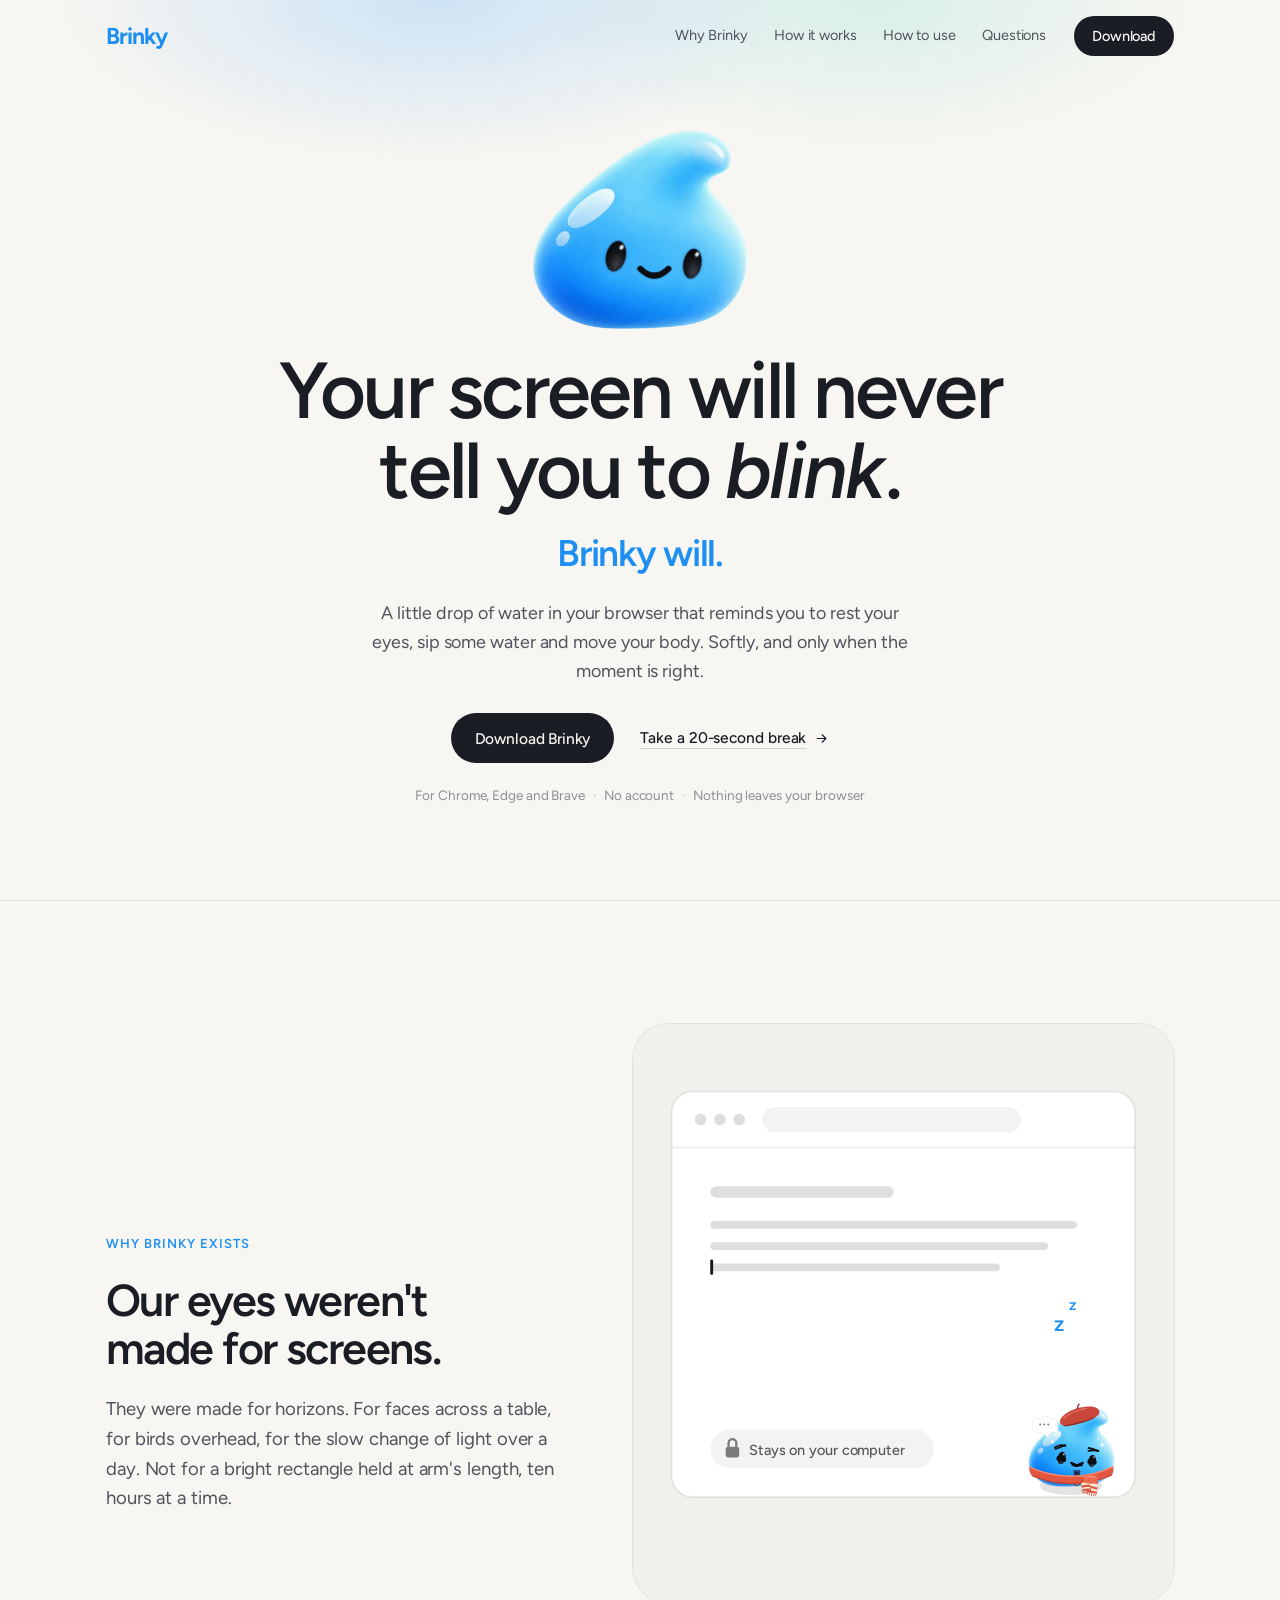
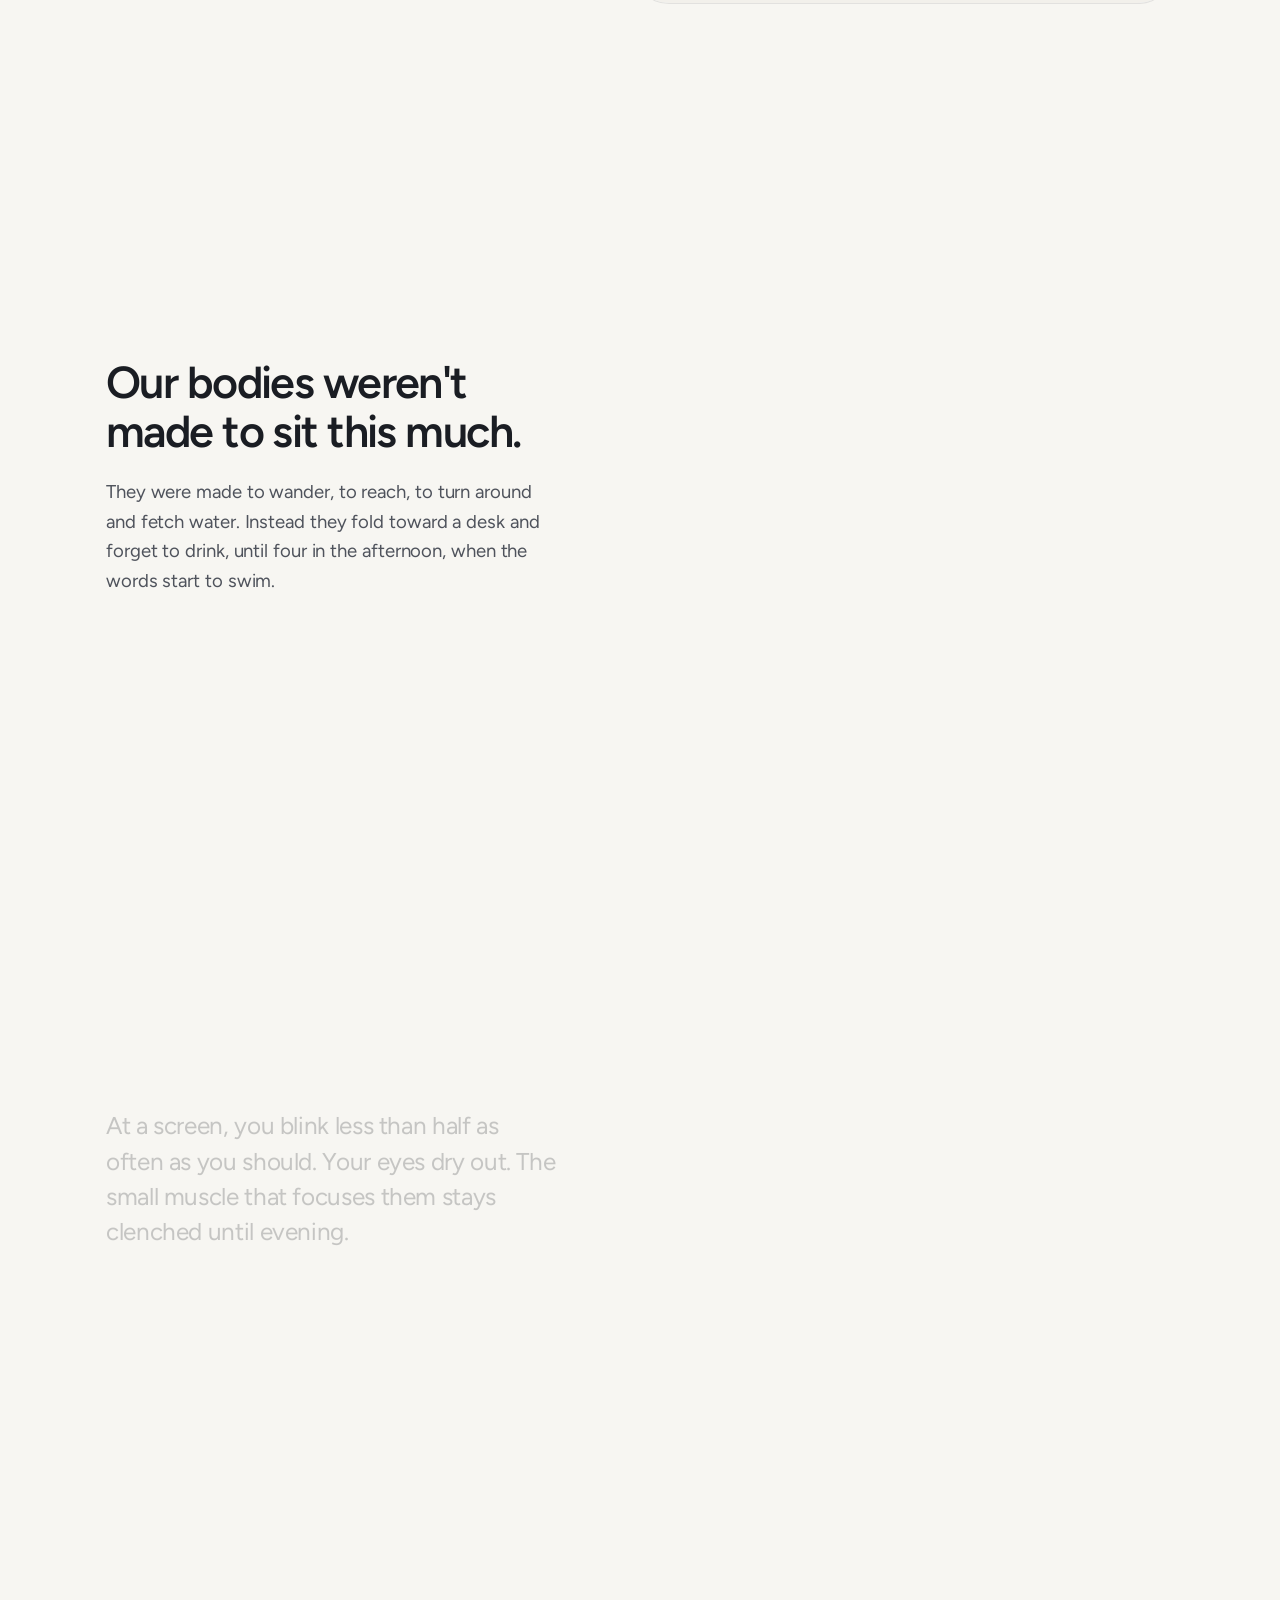
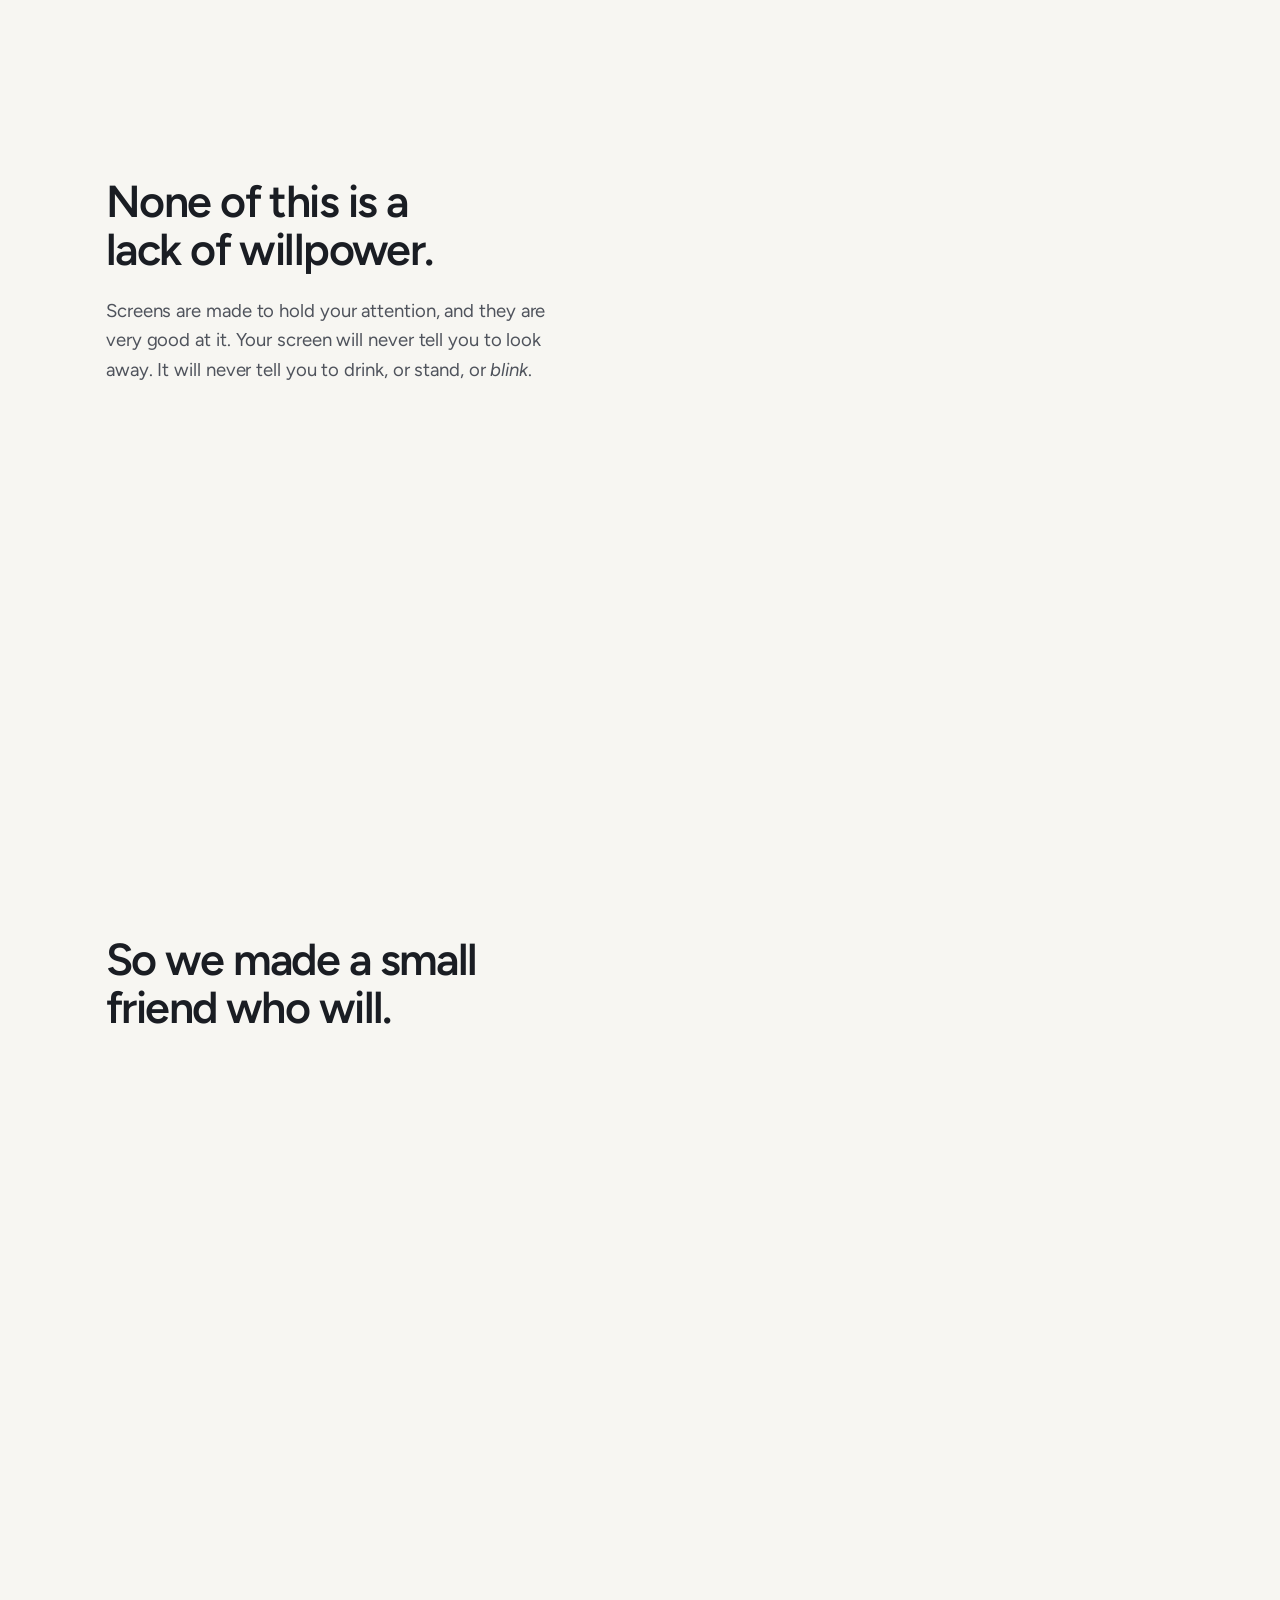
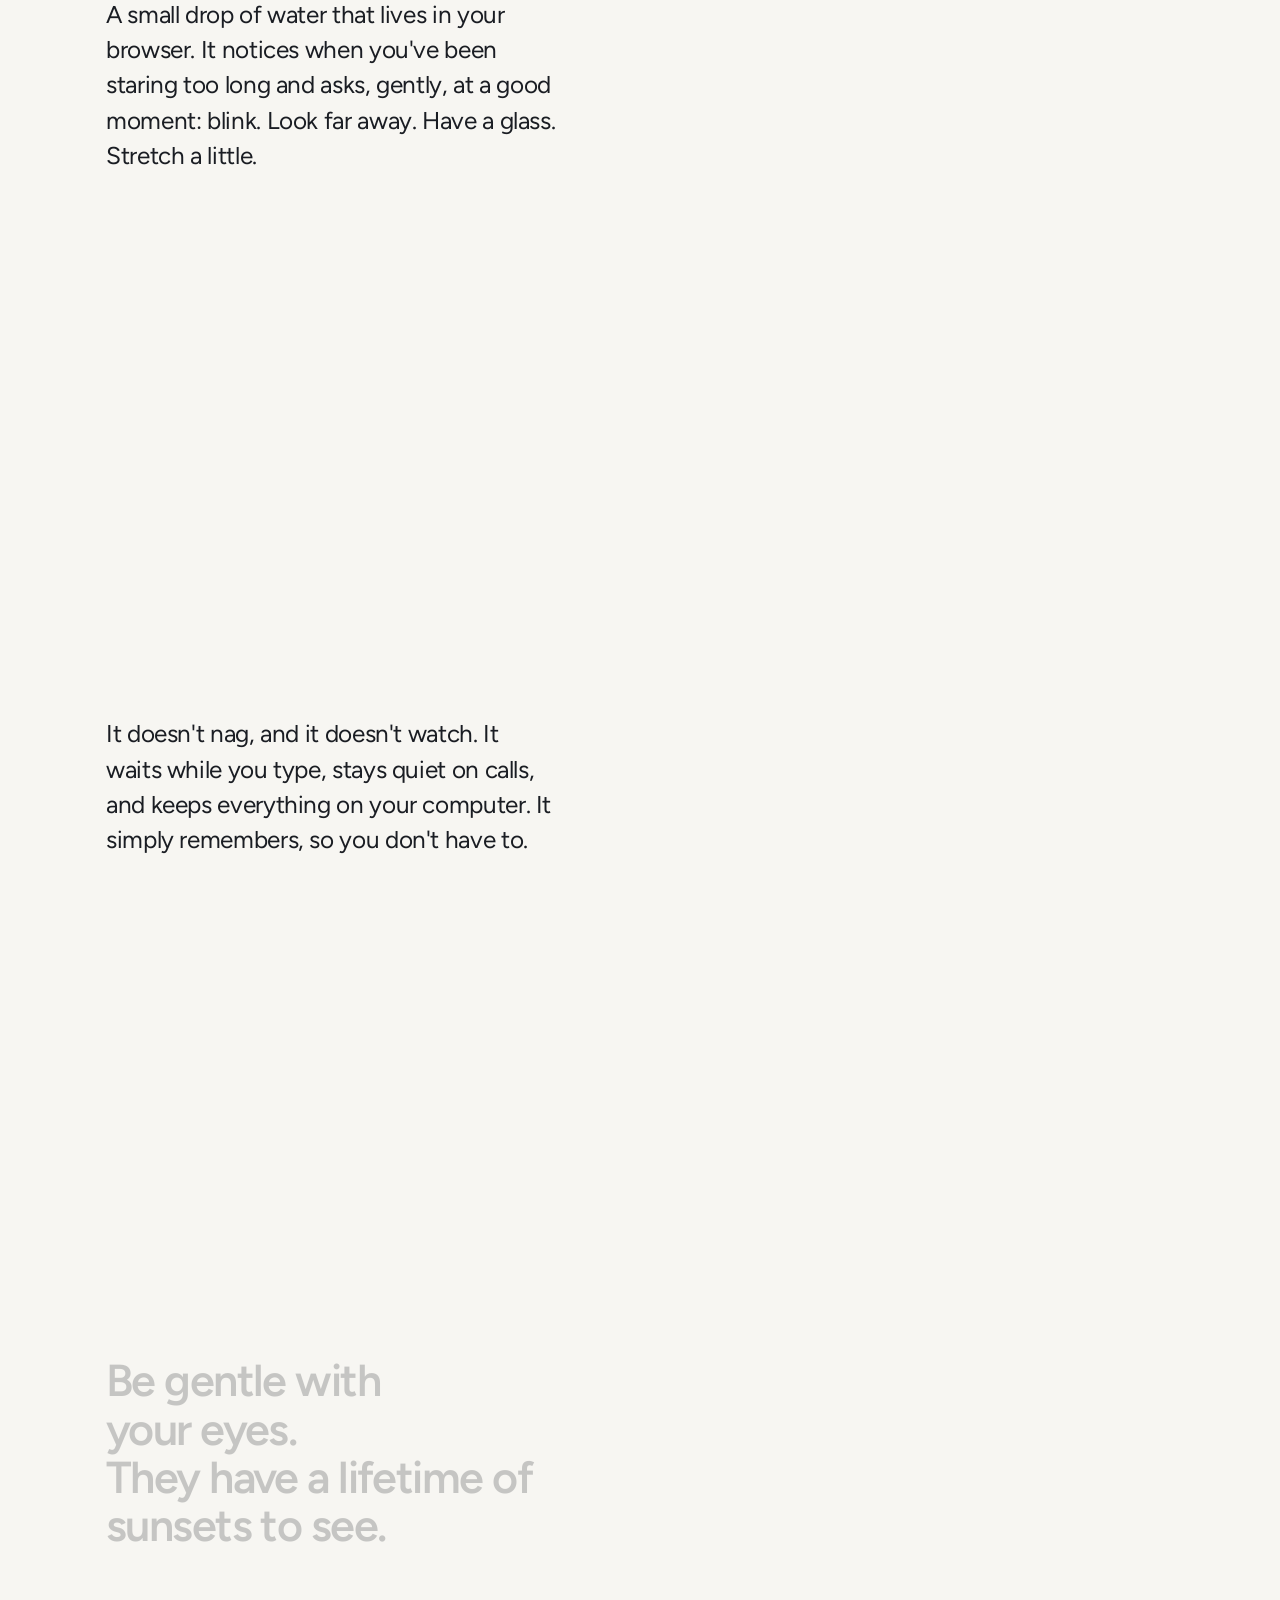
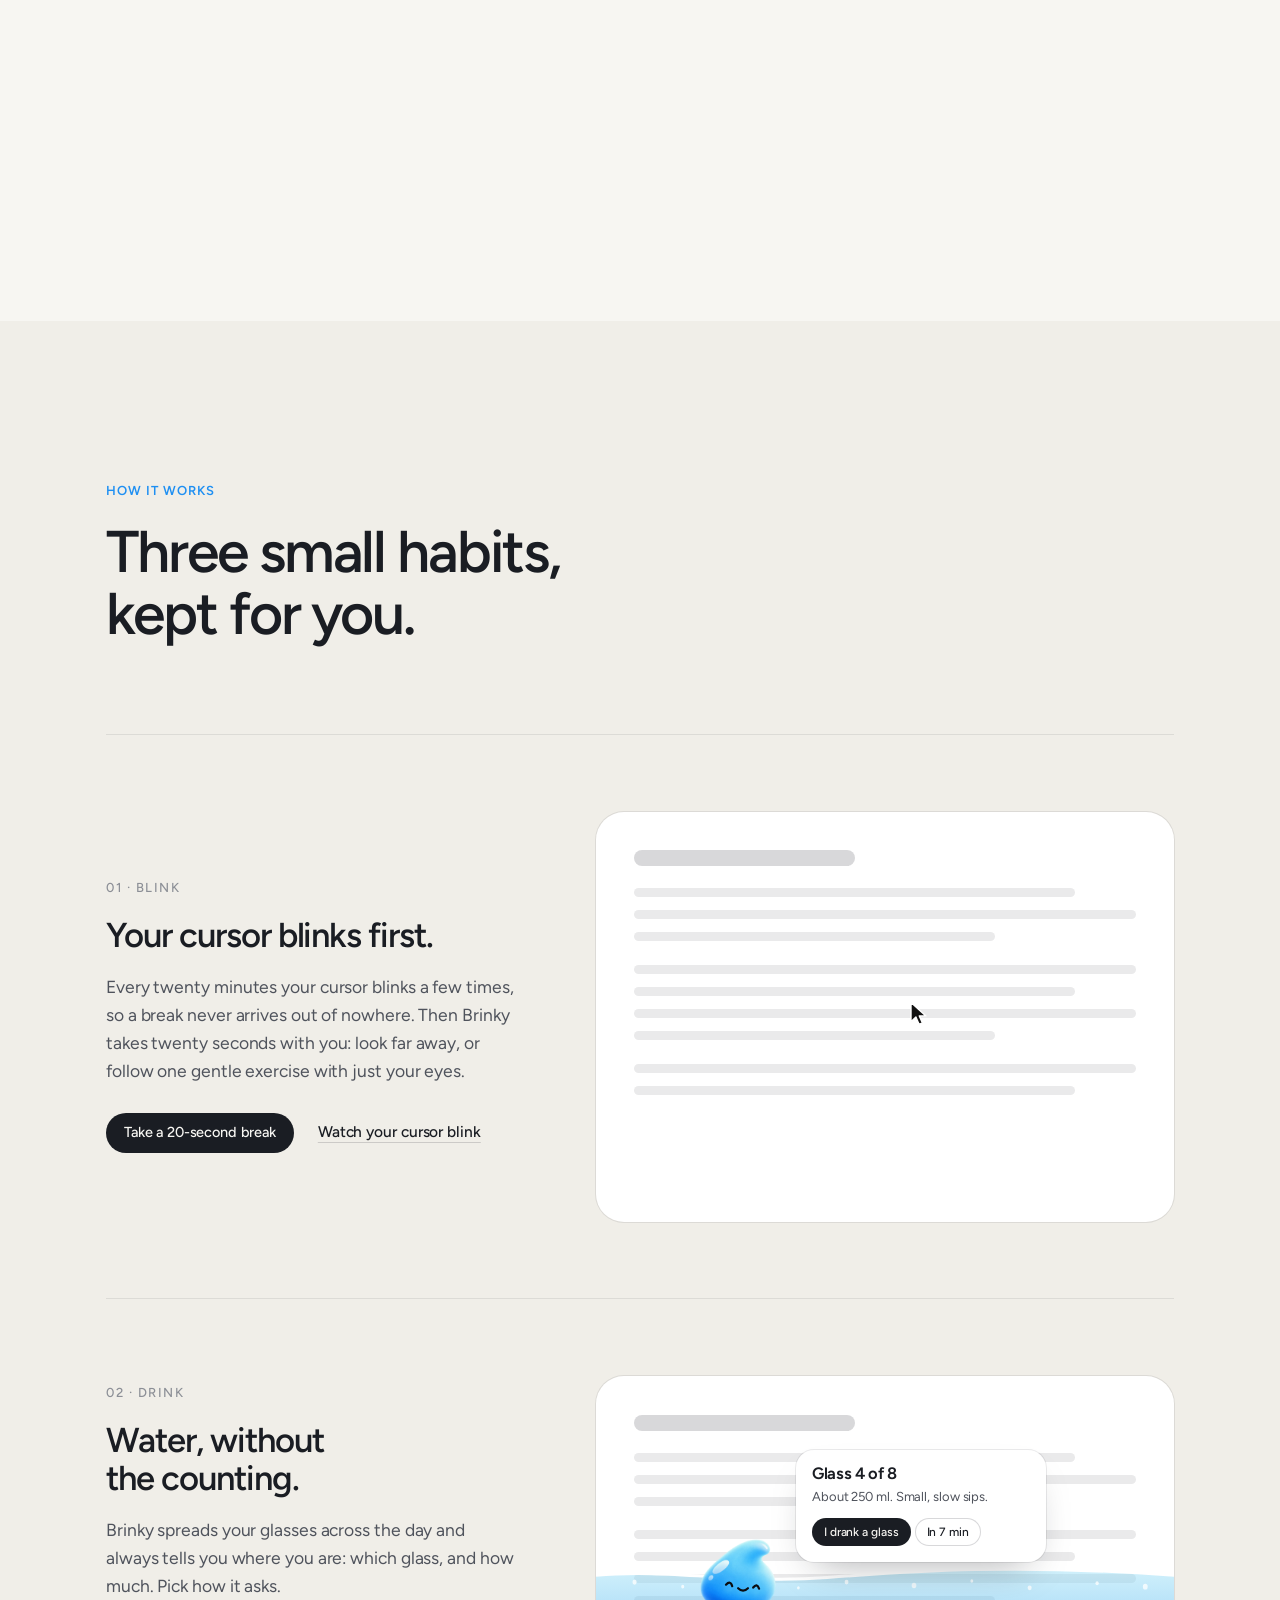
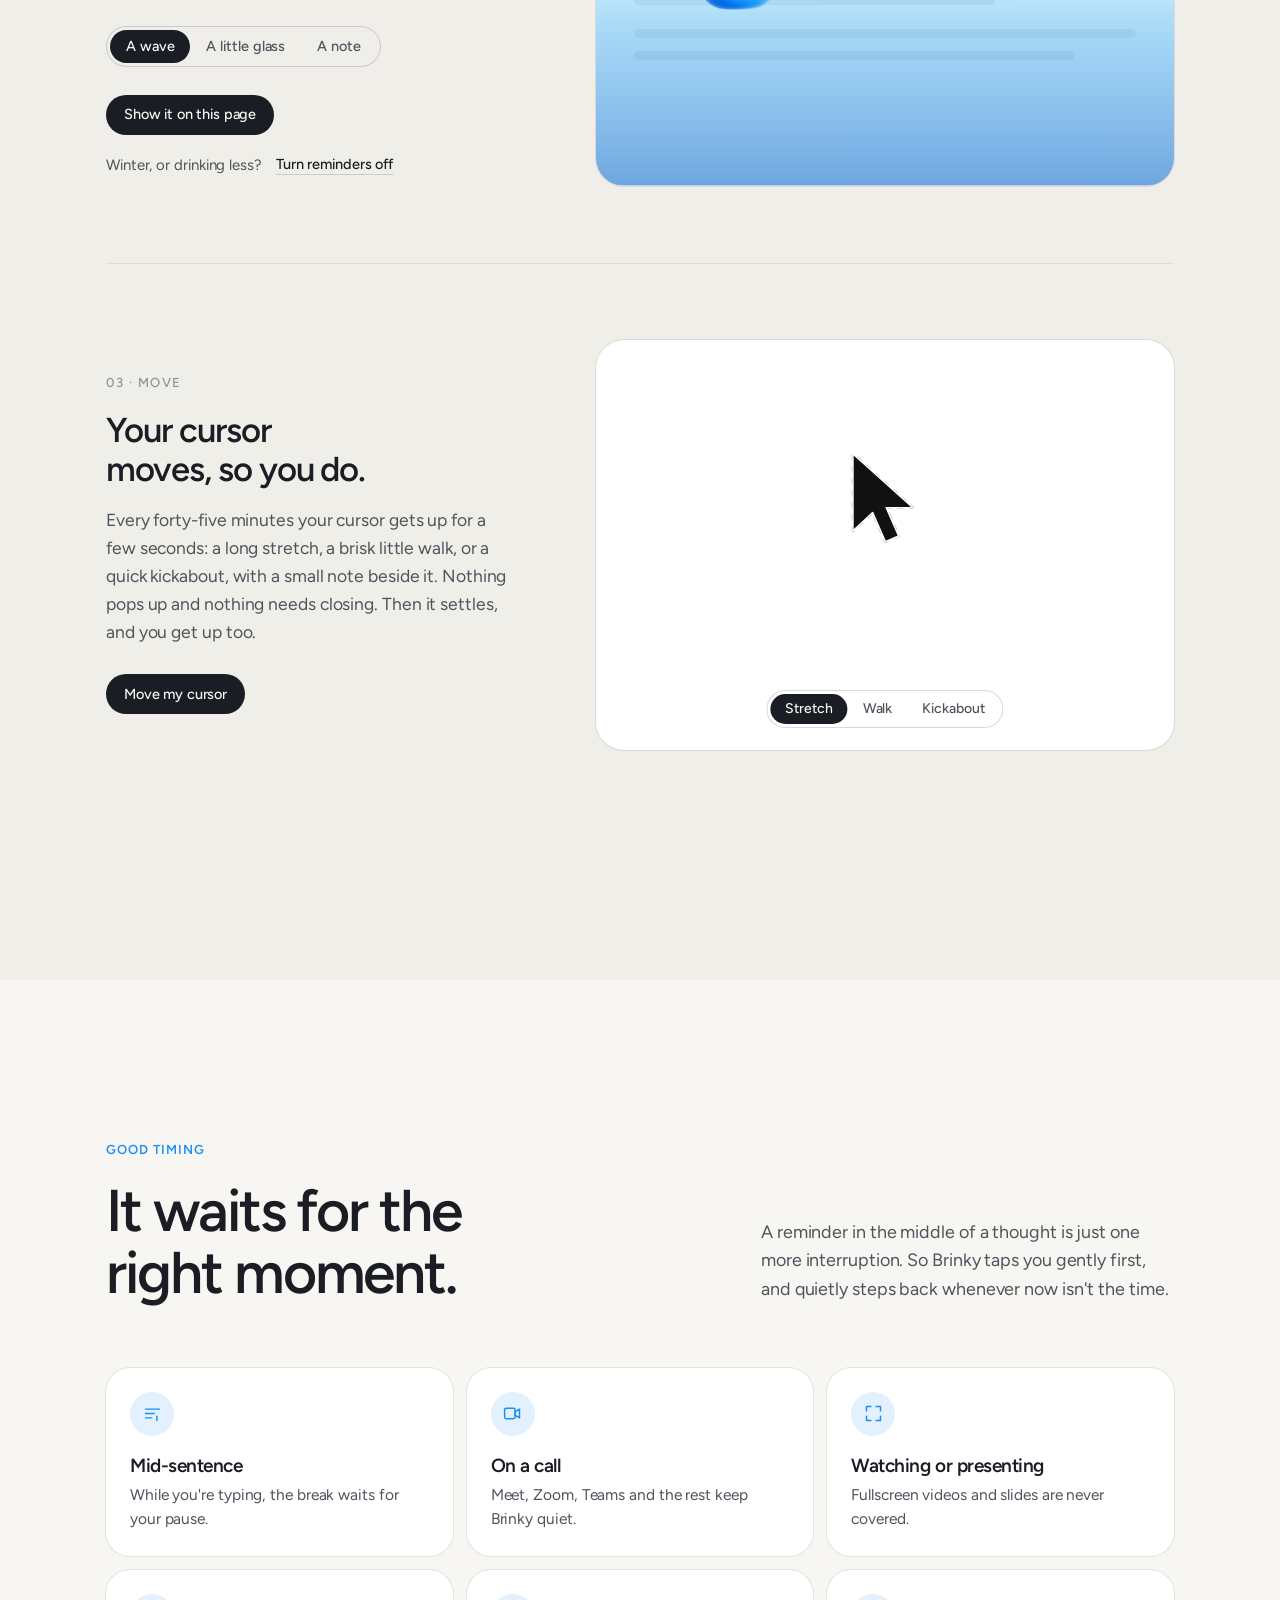
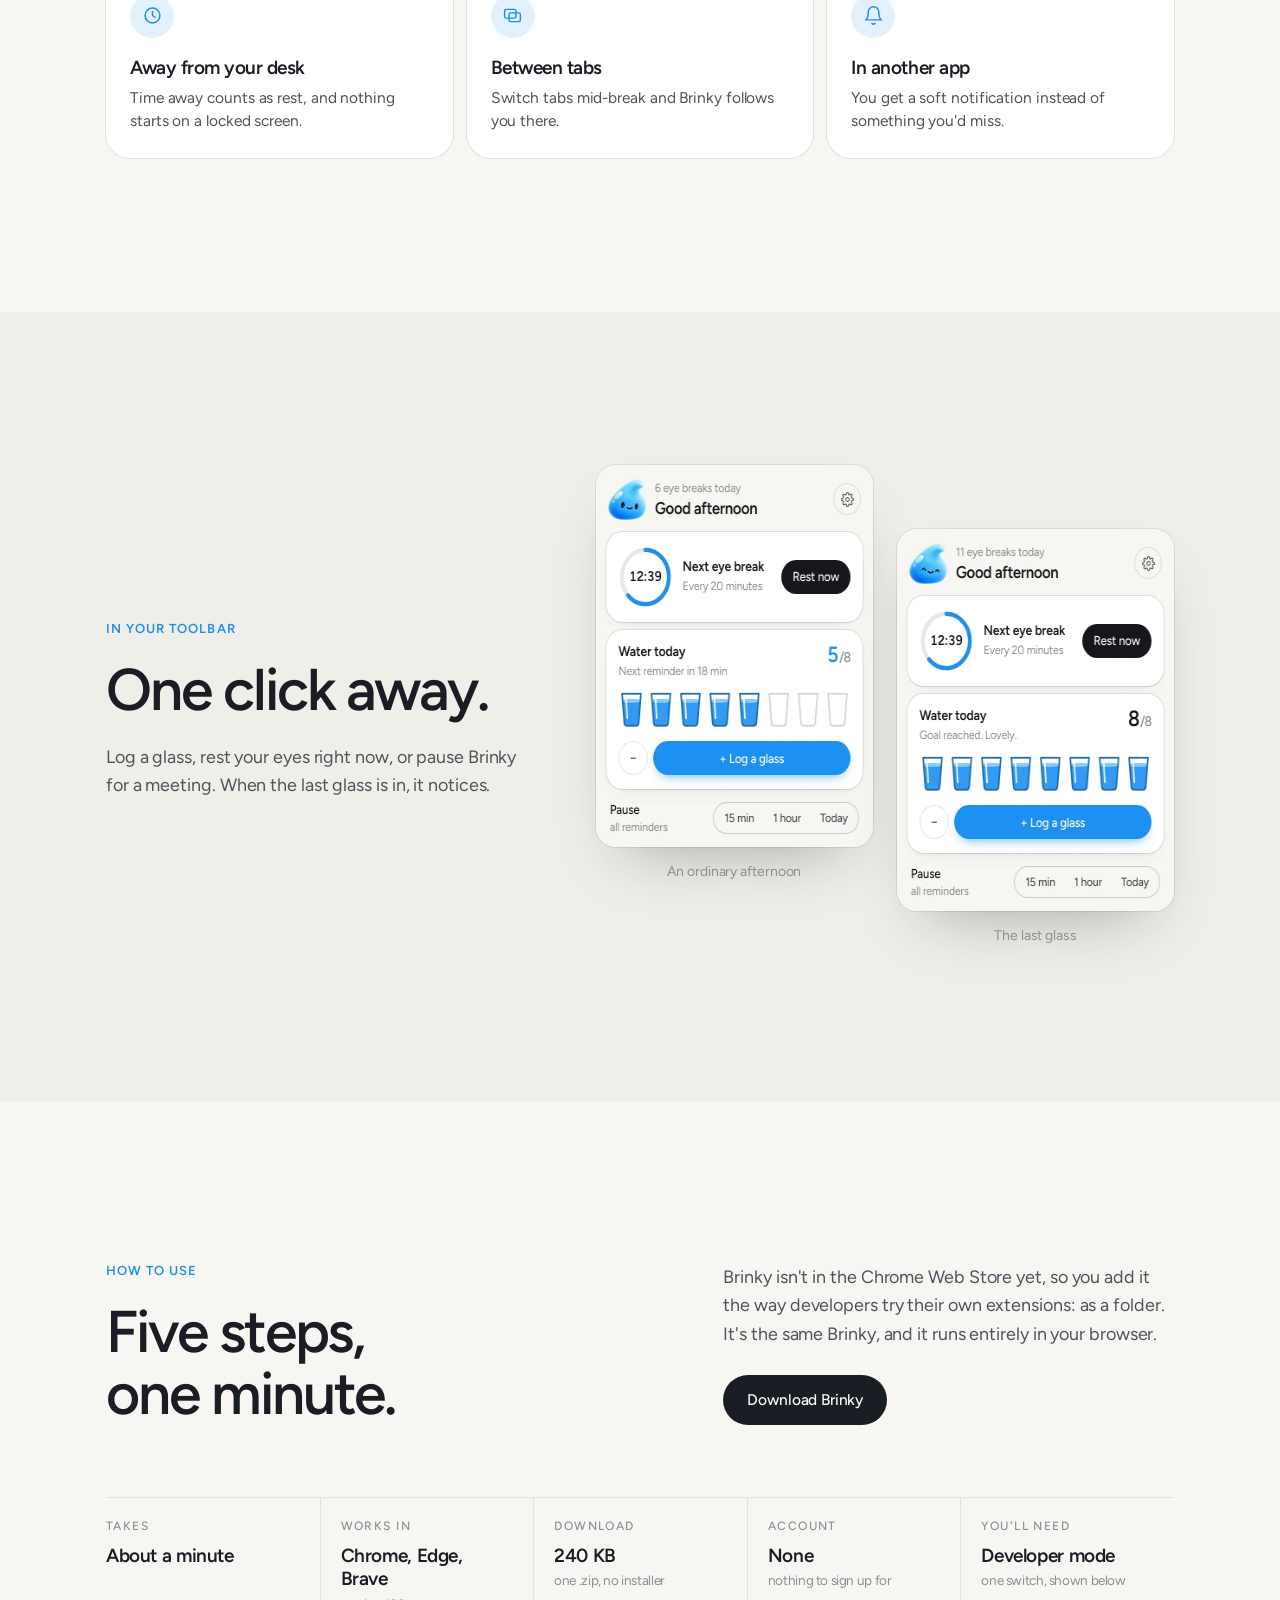
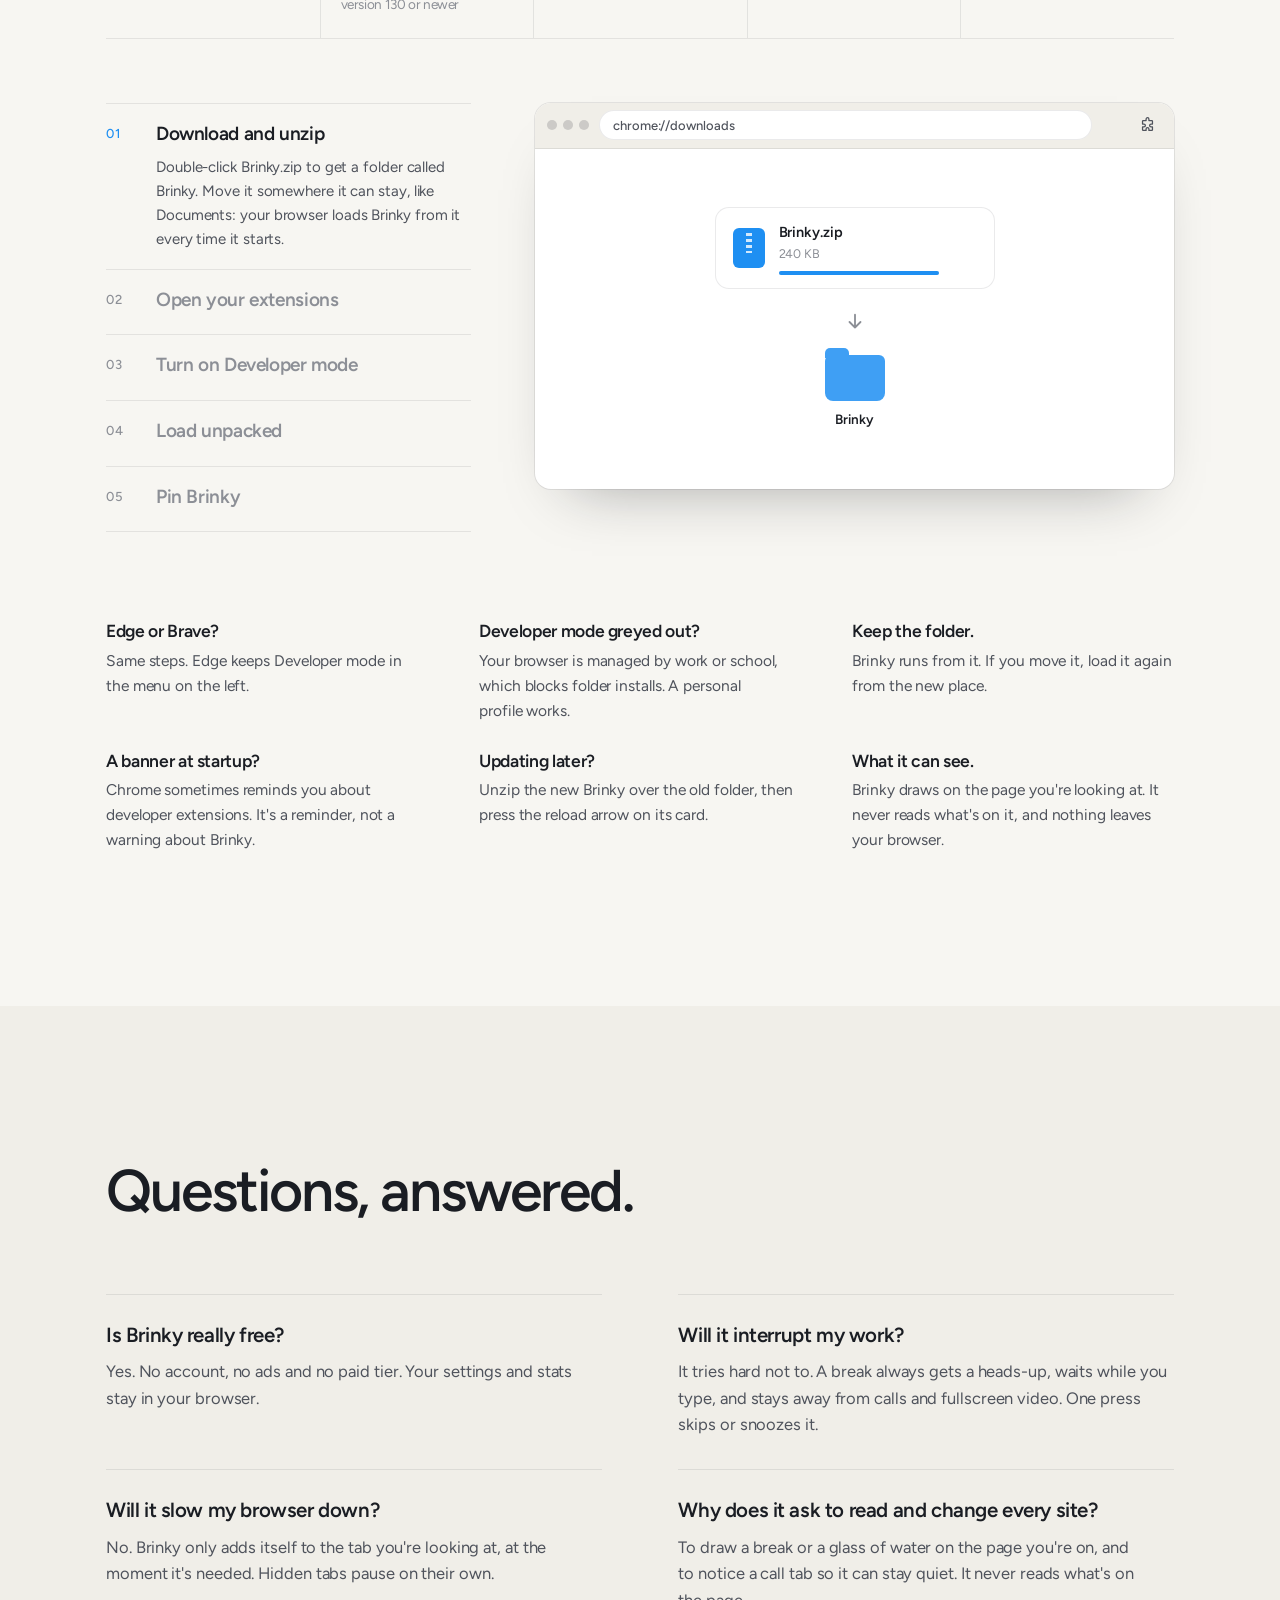
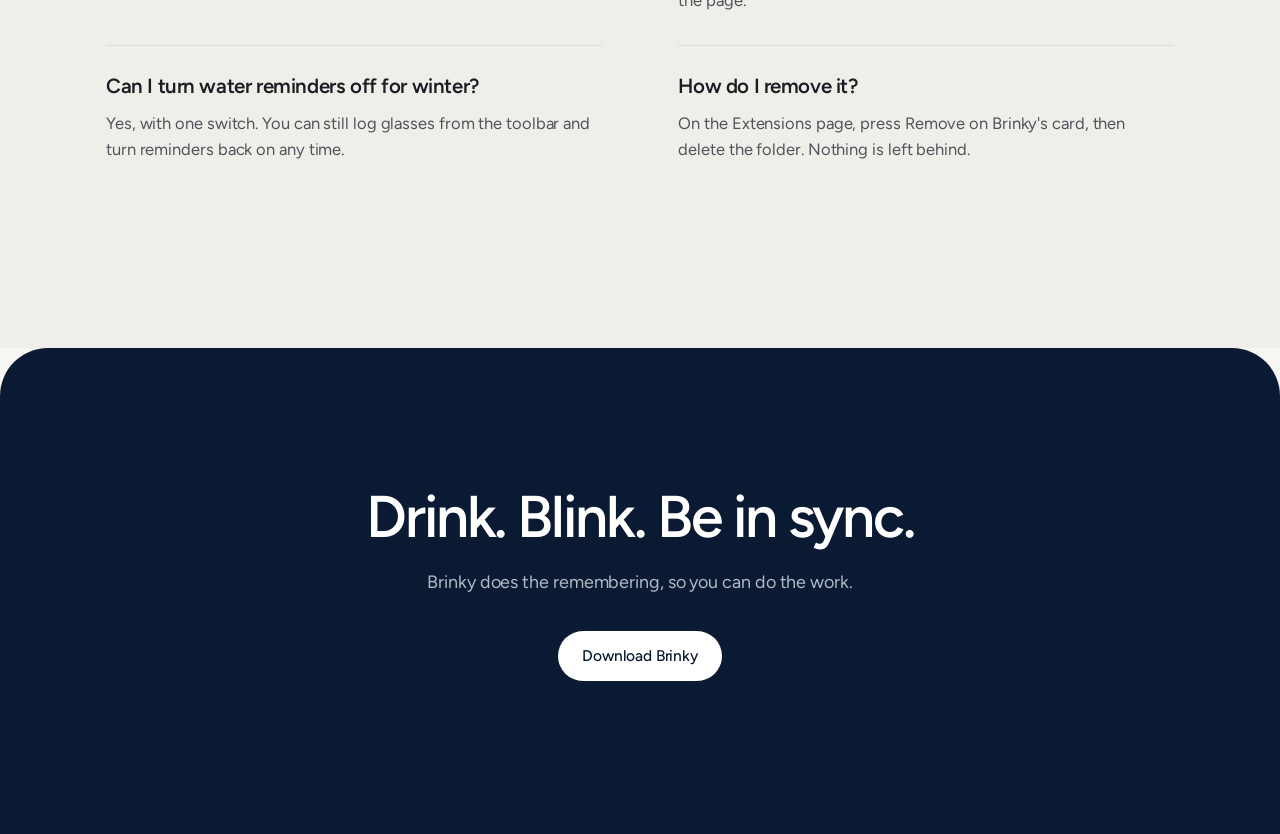
==== commit 049694b0: "Brinky refresh: beach wave, new popup, website and README" ====
--- a/docs/index.html
+++ b/docs/index.html
@@ -202,11 +202,11 @@
 .season button{font:500 14.5px/1 var(--sans);color:var(--ink);text-decoration:underline;text-decoration-color:var(--line-2);text-underline-offset:5px}
 .pv{position:absolute;inset:0;opacity:0;transition:opacity .5s ease;pointer-events:none}
 .d-drink[data-style="wave"] .pv-wave,.d-drink[data-style="tumbler"] .pv-tumbler,.d-drink[data-style="card"] .pv-card{opacity:1}
-/* the wave, flat: two translucent layers of Brinky's blue */
+/* the wave: the sea washing up a beach, as in the extension */
 .water{position:absolute;left:0;right:0;bottom:0;height:46%;transform:translateY(100%);transition:transform 1.6s cubic-bezier(.2,.8,.2,1)}
 .d-drink.run .water{transform:none}
-.water svg{position:absolute;left:0;bottom:0;width:200%;max-width:none;height:calc(100% + 40px);animation:roll 9s linear infinite}
-.water svg.back{animation-duration:14s;animation-direction:reverse;bottom:12px}
+.water svg{position:absolute;left:0;bottom:0;width:200%;max-width:none;height:calc(100% + 40px);animation:roll 26s linear infinite,lap 4.5s ease-in-out infinite alternate}
+@keyframes lap{from{bottom:0}to{bottom:-8px}}
 @keyframes roll{to{transform:translateX(-50%)}}
 .water .rider{position:absolute;left:18%;top:-58px;width:76px;animation:bob 3.4s ease-in-out infinite alternate}
 @keyframes bob{from{transform:translateY(3px) rotate(-4deg)}to{transform:translateY(-6px) rotate(3deg)}}
@@ -217,19 +217,15 @@
 .ask span.p{background:var(--ink);color:var(--paper);box-shadow:none}
 .pv-wave .ask{left:calc(18% + 96px);top:18%;opacity:0;transform:translateY(6px);transition:opacity .5s 1.3s,transform .5s 1.3s}
 .d-drink.run .pv-wave .ask{opacity:1;transform:none}
-.pv-tumbler .tg{position:absolute;left:46%;top:44%;width:28px}
-.pv-tumbler svg.pg{width:28px;height:36px;image-rendering:pixelated}
-.pv-tumbler .cur{position:absolute;left:calc(46% + 12px);top:calc(44% + 36px);width:22px}
-.pv-tumbler .pxb{position:absolute;left:calc(46% + 40px);top:calc(44% - 16px)}
-.d-drink.run .pv-tumbler .tg{animation:drop .7s cubic-bezier(.55,0,.95,.45) both,squash .4s .7s steps(4)}
+.pv-tumbler .tg{position:absolute;left:46%;top:44%;width:42px}
+.pv-tumbler .tg svg{width:42px;height:54px}
+.pv-tumbler .cur{position:absolute;left:calc(46% + 20px);top:calc(44% + 52px);width:22px}
+.pv-tumbler .ask{left:calc(46% + 56px);top:calc(44% - 30px);width:210px}
+.d-drink.run .pv-tumbler .tg{animation:drop .7s cubic-bezier(.55,0,.95,.45) both,squash .5s .7s ease-out}
 @keyframes drop{from{transform:translateY(-380px)}}
-@keyframes squash{30%{transform:scale(1.18,.8)}60%{transform:scale(.94,1.07)}}
-.d-drink.run .pv-tumbler .pxb{animation:pxin .3s .9s steps(3) both}
+@keyframes squash{30%{transform:scale(1.12,.86)}60%{transform:scale(.96,1.05)}}
+.d-drink.run .pv-tumbler .ask{animation:pxin .45s .9s cubic-bezier(.2,.9,.3,1.1) both}
 @keyframes pxin{from{opacity:0;transform:translateY(6px)}}
-.pxb{background:#fffdf7;color:#22314a;border:3px solid #22314a;padding:6px 9px 7px;font:700 11px/1.35 ui-monospace,"SF Mono",Menlo,monospace;text-align:left;white-space:nowrap}
-.pxb small{display:block;font-weight:500;opacity:.7;font-size:10px}
-.pxb em{display:inline-block;font-style:normal;margin-top:5px;padding:1px 5px;border:2px solid #22314a;font-size:10px}
-.pxb em.p{background:#22314a;color:#fffdf7}
 .pv-card .ask{right:18px;top:18px;transform:translateX(calc(100% + 30px));transition:transform .7s cubic-bezier(.2,.9,.25,1)}
 .d-drink.run .pv-card .ask{transform:none}
 .ice{position:absolute;inset:0;display:grid;place-items:center;align-content:center;gap:10px;text-align:center;opacity:0;transition:opacity .5s;pointer-events:none}
@@ -424,7 +420,7 @@
   .facts div:nth-child(n+3){border-top:1px solid var(--line)}
   .facts div:last-child{grid-column:1/-1}
   .demo{height:340px;border-radius:22px}
-  .pv-tumbler .pxb{left:auto;right:14px;top:calc(44% - 60px)}
+  .pv-tumbler .ask{left:auto;right:14px;top:calc(44% - 96px)}
   .pv-wave .ask{left:16px;top:14%;width:220px}
   .gbody{height:310px}.xhead .srch{display:none}.file{min-width:0}
   .styles button{padding:9px 13px}
@@ -578,19 +574,18 @@
         <span class="n">02 · Drink</span>
         <h3 id="h-drink">Water, without the counting.</h3>
         <p>Brinky spreads your glasses across the day and always tells you where you are: which glass, and how much. Pick how it asks.</p>
-        <div class="styles" role="group" aria-label="How Brinky asks"><button data-style="wave" aria-pressed="true">A wave</button><button data-style="tumbler" aria-pressed="false">A tiny glass</button><button data-style="card" aria-pressed="false">A note</button></div>
+        <div class="styles" role="group" aria-label="How Brinky asks"><button data-style="wave" aria-pressed="true">A wave</button><button data-style="tumbler" aria-pressed="false">A little glass</button><button data-style="card" aria-pressed="false">A note</button></div>
         <div class="acts"><button class="btn btn-ink btn-sm" id="sTry">Show it on this page</button></div>
         <p class="season">Winter, or drinking less? <button id="winter" aria-pressed="false">Turn reminders off</button></p>
       </div>
       <div class="demo d-drink run" id="dDrink" data-style="wave" aria-hidden="true">
         <div class="page"><b></b><i></i><i></i><i></i><i></i><i></i><i></i><i></i><i></i><i></i></div>
         <div class="pv pv-wave"><div class="water">
-          <svg class="back" viewBox="0 0 1200 200" preserveAspectRatio="none"><path d="M0 40C100 40 200 10 300 10S500 40 600 40 800 10 900 10 1100 40 1200 40V200H0z" fill="var(--blue)" opacity=".22"/></svg>
-          <svg viewBox="0 0 1200 200" preserveAspectRatio="none"><path d="M0 30C75 30 150 6 300 6S525 30 600 30 825 6 900 6 1125 30 1200 30V200H0z" fill="var(--blue)" opacity=".42"/></svg>
+          <svg viewBox="0 0 1200 200" preserveAspectRatio="none"><defs><linearGradient id="dsw" x1="0" y1="0" x2="0" y2="1"><stop offset="0" stop-color="#96DEF6" stop-opacity=".45"/><stop offset=".25" stop-color="#54B6F0" stop-opacity=".5"/><stop offset="1" stop-color="#1670CE" stop-opacity=".62"/></linearGradient></defs><path d="M0 16C80 10 150 24 240 18S440 6 600 16C680 10 750 24 840 18S1040 6 1200 16V200H0z" fill="url(#dsw)"/><path d="M0 16C80 10 150 24 240 18S440 6 600 16C680 10 750 24 840 18S1040 6 1200 16" fill="none" stroke="#fff" stroke-width="3" vector-effect="non-scaling-stroke"/><g fill="#fff" opacity=".75"><circle cx="40" cy="22" r="2.2"/><circle cx="90" cy="26" r="1.6"/><circle cx="150" cy="20" r="2.6"/><circle cx="210" cy="27" r="1.4"/><circle cx="260" cy="22" r="2"/><circle cx="330" cy="25" r="2.4"/><circle cx="390" cy="21" r="1.5"/><circle cx="450" cy="27" r="2.1"/><circle cx="520" cy="23" r="1.7"/><circle cx="570" cy="26" r="2.5"/><circle cx="640" cy="22" r="2.2"/><circle cx="690" cy="26" r="1.6"/><circle cx="750" cy="20" r="2.6"/><circle cx="810" cy="27" r="1.4"/><circle cx="860" cy="22" r="2"/><circle cx="930" cy="25" r="2.4"/><circle cx="990" cy="21" r="1.5"/><circle cx="1050" cy="27" r="2.1"/><circle cx="1120" cy="23" r="1.7"/><circle cx="1170" cy="26" r="2.5"/></g></svg>
           <div class="rider" data-face="happy"></div>
-        </div><div class="ask"><b>Glass 4 of 8</b><small>About 250 ml. Small, slow sips.</small><span class="p">I drank it</span><span>In 15 min</span></div></div>
-        <div class="pv pv-tumbler"><div class="tg"><svg class="pg" viewBox="0 0 14 18" shape-rendering="crispEdges" aria-hidden="true"><g fill="rgba(205,232,255,.8)"><rect x="1" y="0" width="12" height="1"/><rect x="1" y="1" width="12" height="1"/><rect x="1" y="2" width="12" height="1"/><rect x="1" y="3" width="12" height="1"/><rect x="1" y="4" width="12" height="1"/><rect x="1" y="5" width="12" height="1"/><rect x="1" y="6" width="12" height="1"/><rect x="2" y="7" width="10" height="1"/><rect x="2" y="8" width="10" height="1"/><rect x="2" y="9" width="10" height="1"/><rect x="2" y="10" width="10" height="1"/><rect x="2" y="11" width="10" height="1"/><rect x="2" y="12" width="10" height="1"/><rect x="2" y="13" width="10" height="1"/><rect x="3" y="14" width="8" height="1"/><rect x="3" y="15" width="8" height="1"/><rect x="3" y="16" width="8" height="1"/></g><rect x="1" y="4" width="12" height="1" fill="#A8DDFF"/><rect x="1" y="5" width="12" height="1" fill="#5BB6FF"/><rect x="1" y="6" width="12" height="1" fill="#2F96F5"/><rect x="2" y="7" width="10" height="1" fill="#2F96F5"/><rect x="2" y="8" width="10" height="1" fill="#2F96F5"/><rect x="2" y="9" width="10" height="1" fill="#2F96F5"/><rect x="2" y="10" width="10" height="1" fill="#2F96F5"/><rect x="2" y="11" width="10" height="1" fill="#2F96F5"/><rect x="2" y="12" width="10" height="1" fill="#2F96F5"/><rect x="2" y="13" width="10" height="1" fill="#2F96F5"/><rect x="3" y="14" width="8" height="1" fill="#2F96F5"/><rect x="3" y="15" width="8" height="1" fill="#2F96F5"/><rect x="3" y="16" width="8" height="1" fill="#2F96F5"/><rect x="3" y="2" width="1" height="9" fill="#fff" opacity=".85"/><g fill="#22314a"><rect x="0" y="0" width="1" height="1"/><rect x="13" y="0" width="1" height="1"/><rect x="0" y="1" width="1" height="1"/><rect x="13" y="1" width="1" height="1"/><rect x="0" y="2" width="1" height="1"/><rect x="13" y="2" width="1" height="1"/><rect x="0" y="3" width="1" height="1"/><rect x="13" y="3" width="1" height="1"/><rect x="0" y="4" width="1" height="1"/><rect x="13" y="4" width="1" height="1"/><rect x="0" y="5" width="1" height="1"/><rect x="13" y="5" width="1" height="1"/><rect x="0" y="6" width="1" height="1"/><rect x="13" y="6" width="1" height="1"/><rect x="1" y="7" width="1" height="1"/><rect x="12" y="7" width="1" height="1"/><rect x="1" y="8" width="1" height="1"/><rect x="12" y="8" width="1" height="1"/><rect x="1" y="9" width="1" height="1"/><rect x="12" y="9" width="1" height="1"/><rect x="1" y="10" width="1" height="1"/><rect x="12" y="10" width="1" height="1"/><rect x="1" y="11" width="1" height="1"/><rect x="12" y="11" width="1" height="1"/><rect x="1" y="12" width="1" height="1"/><rect x="12" y="12" width="1" height="1"/><rect x="1" y="13" width="1" height="1"/><rect x="12" y="13" width="1" height="1"/><rect x="2" y="14" width="1" height="1"/><rect x="11" y="14" width="1" height="1"/><rect x="2" y="15" width="1" height="1"/><rect x="11" y="15" width="1" height="1"/><rect x="2" y="16" width="1" height="1"/><rect x="11" y="16" width="1" height="1"/><rect x="2" y="17" width="10" height="1"/></g></svg></div><svg class="cur" viewBox="0 0 22 28"><path d="M3 2.5v19.2l4.9-4.6 3.2 7.3 3.3-1.4-3.1-7.1h6.6z" fill="#111" stroke="#fff" stroke-width="1.4" stroke-linejoin="round"/></svg><div class="pxb">psst… glass 4 of 8?<small>250 ml. slow sips.</small><em class="p">drank it</em> <em>later</em></div></div>
-        <div class="pv pv-card"><div class="ask"><b>Time for a glass</b><small>Glass 4 of 8, about 250 ml. No rush.</small><span class="p">I drank it</span><span>In 15 min</span></div></div>
+        </div><div class="ask"><b>Glass 4 of 8</b><small>About 250 ml. Small, slow sips.</small><span class="p">I drank a glass</span><span>In 7 min</span></div></div>
+        <div class="pv pv-tumbler"><div class="tg"><svg viewBox="0 0 28 36" aria-hidden="true"><defs><clipPath id="dgq"><path d="M3.4 2.6h21.2l-2.5 29.8q-.3 2.8-3.1 2.8H9q-2.8 0-3.1-2.8z"/></clipPath></defs><path d="M3.4 2.6h21.2l-2.5 29.8q-.3 2.8-3.1 2.8H9q-2.8 0-3.1-2.8z" fill="#fff" fill-opacity=".8"/><g clip-path="url(#dgq)"><rect x="0" y="12" width="28" height="26" fill="#2F96F5" fill-opacity=".88"/><ellipse cx="14" cy="12.2" rx="12" ry="1.8" fill="#8CCBFF"/></g><path d="M3.4 2.6h21.2l-2.5 29.8q-.3 2.8-3.1 2.8H9q-2.8 0-3.1-2.8z" fill="none" stroke="#15171B" stroke-opacity=".5" stroke-width="1.3" stroke-linejoin="round"/><path d="M7.4 6l1.4 23" stroke="#fff" stroke-opacity=".9" stroke-width="1.6" stroke-linecap="round"/></svg></div><svg class="cur" viewBox="0 0 22 28"><path d="M3 2.5v19.2l4.9-4.6 3.2 7.3 3.3-1.4-3.1-7.1h6.6z" fill="#111" stroke="#fff" stroke-width="1.4" stroke-linejoin="round"/></svg><div class="ask"><b>Glass 4 of 8</b><small>About 250 ml. Small, slow sips.</small><span class="p">I drank it</span><span>Later</span></div></div>
+        <div class="pv pv-card"><div class="ask"><b>Time for a glass</b><small>Glass 4 of 8, about 250 ml. No rush.</small><span class="p">I drank a glass</span><span>In 7 min</span></div></div>
         <div class="ice"><div data-face="sleepy"></div><p>Reminders are off for the season. Glasses you log are still counted.</p></div>
       </div>
     </article>
@@ -646,8 +641,8 @@
       <p class="lede">Log a glass, rest your eyes right now, or pause Brinky for a meeting. When the last glass is in, it notices.</p>
     </div>
     <div class="pops">
-      <figure><img class="lt" data-img="popday" alt="Brinky's toolbar popup in the afternoon: the next eye break in 12 minutes and 5 of 8 glasses" width="340" height="680"><img class="dk" data-img="popdayd" alt="" width="340" height="680"><figcaption>An ordinary afternoon</figcaption></figure>
-      <figure><img class="lt" data-img="popgoal" alt="Brinky's toolbar popup after the daily goal: 8 of 8 glasses" width="340" height="680"><img class="dk" data-img="popgoald" alt="" width="340" height="680"><figcaption>The last glass</figcaption></figure>
+      <figure><img class="lt" data-img="popday" alt="Brinky's toolbar popup in the afternoon: the next eye break in 12 minutes and 5 of 8 glasses" width="320" height="382"><img class="dk" data-img="popdayd" alt="" width="320" height="382"><figcaption>An ordinary afternoon</figcaption></figure>
+      <figure><img class="lt" data-img="popgoal" alt="Brinky's toolbar popup after the daily goal: 8 of 8 glasses" width="320" height="382"><img class="dk" data-img="popgoald" alt="" width="320" height="382"><figcaption>The last glass</figcaption></figure>
     </div>
   </div>
 </section>
@@ -729,7 +724,7 @@
 
 <script>
 document.documentElement.classList.add("js");
-globalThis.BrinkyImg = {"blank": "[data-uri]", "popday": "[data-uri]", "popdayd": "[data-uri]", "popgoal": "[data-uri]", "popgoald": "[data-uri]